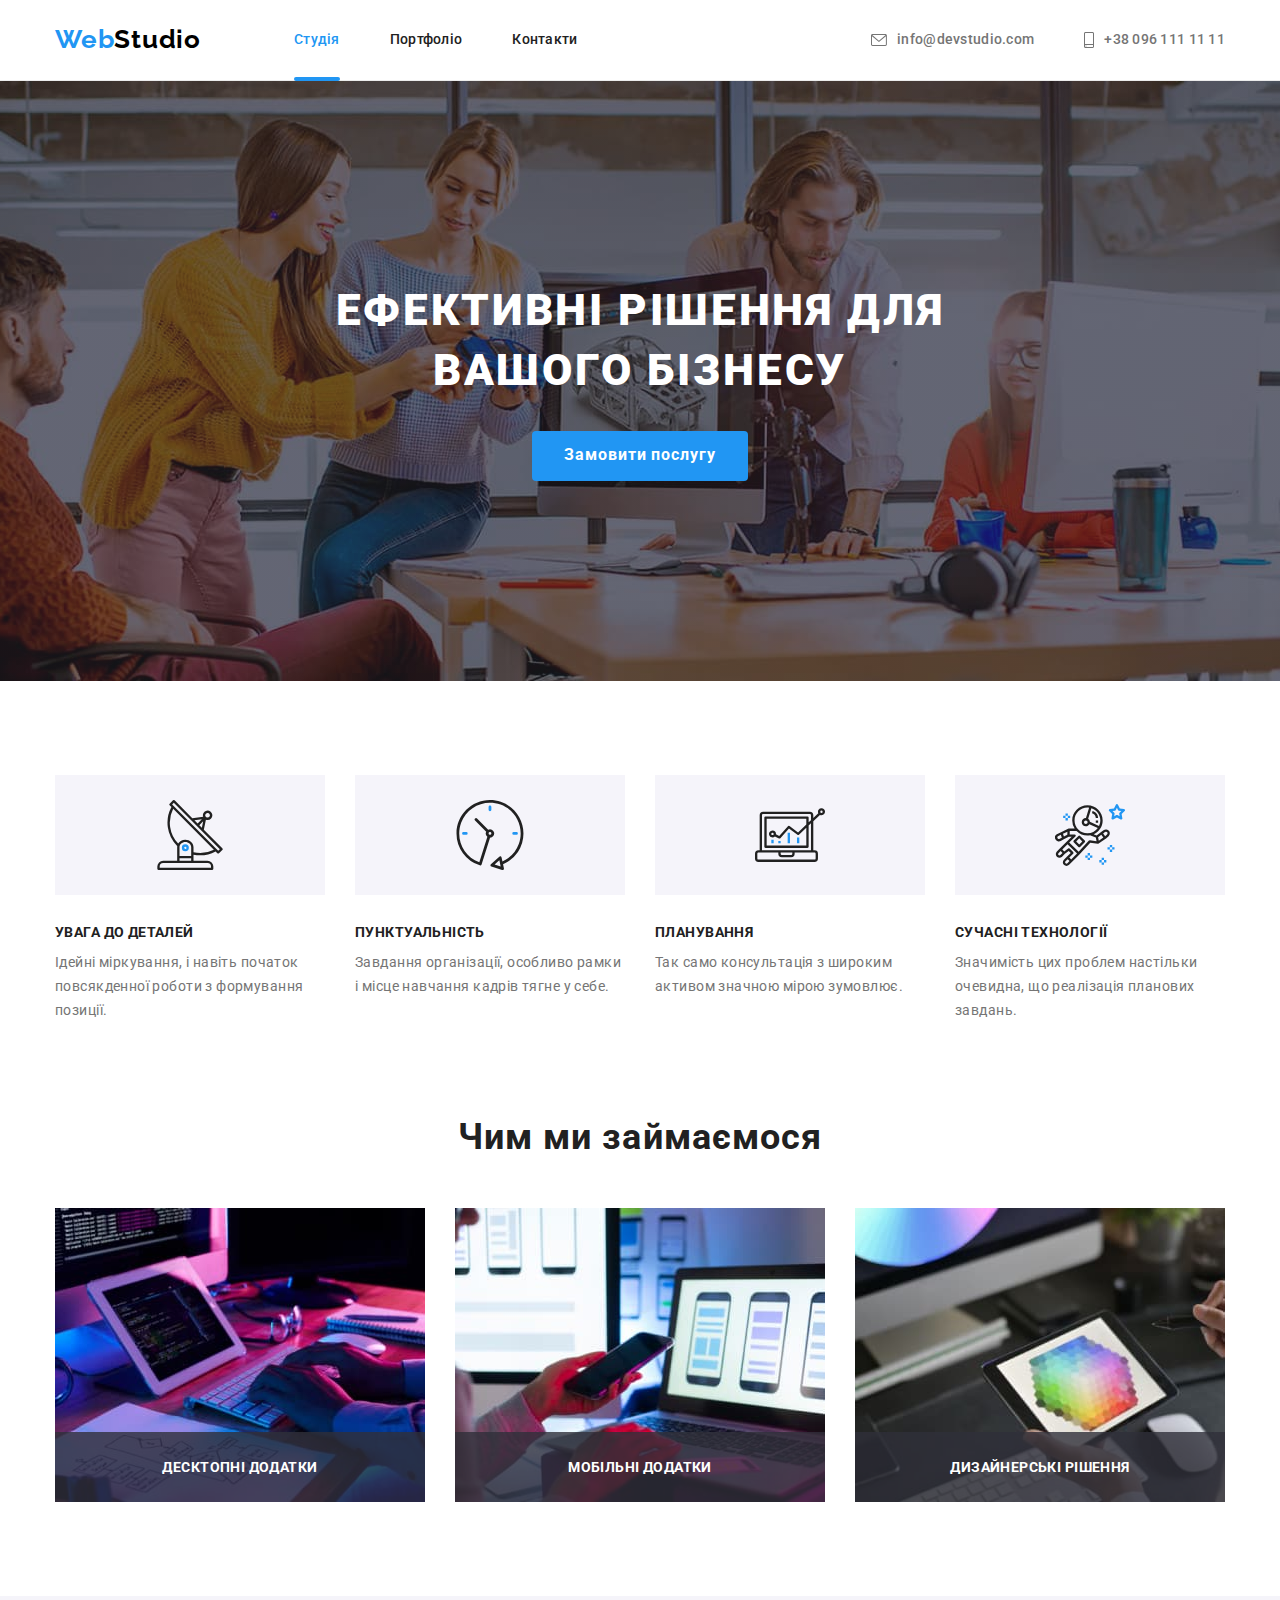
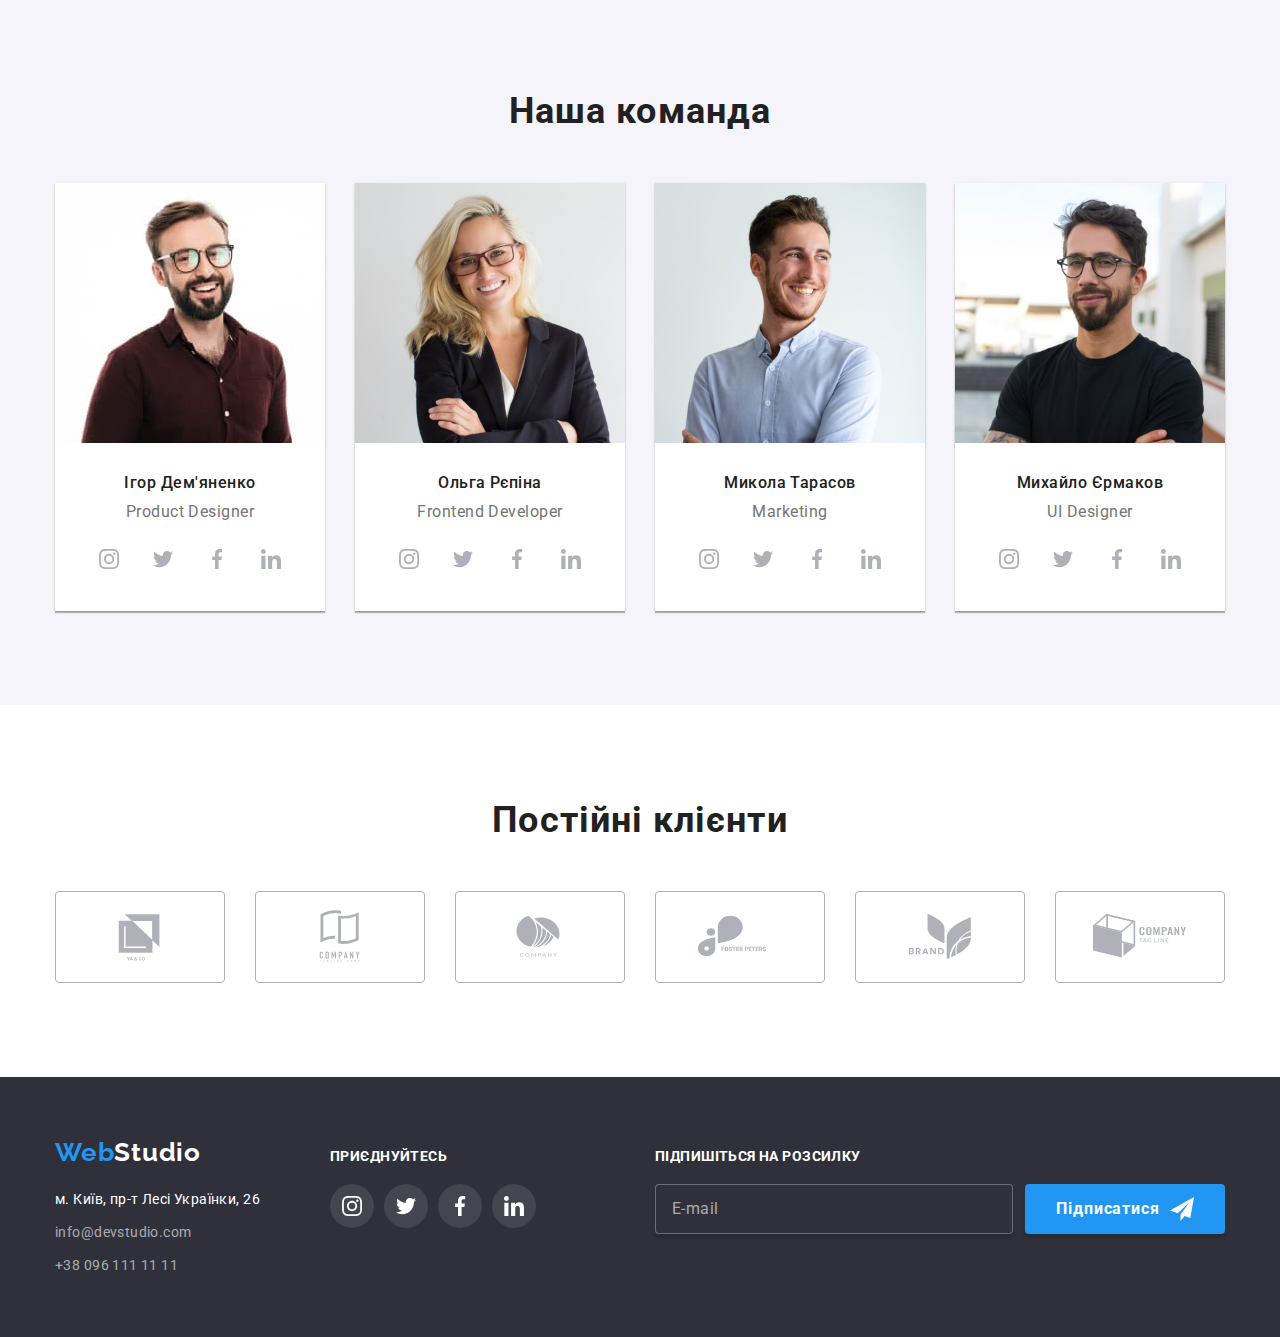
==== index.html @ c444597c "Initial commit" ====
<!DOCTYPE html>
<html lang="uk">
  <head>
    <meta charset="UTF-8" />
    <meta http-equiv="X-UA-Compatible" content="IE=edge" />
    <meta name="viewport" content="width=h1, initial-scale=1.0" />
    <title>Document</title>
    <link rel="preconnect" href="https://fonts.googleapis.com" />
    <link rel="preconnect" href="https://fonts.gstatic.com" crossorigin />
    <link
      href="https://fonts.googleapis.com/css2?family=Raleway:wght@700&family=Roboto:wght@400;500;700;900&display=swap"
      rel="stylesheet"
    />
    <link
      rel="stylesheet"
      href="https://cdnjs.cloudflare.com/ajax/libs/modern-normalize/1.1.0/modern-normalize.min.css"
    />
    <link rel="stylesheet" href="./css/styles.css" />
  </head>
  <body>
    <header class="header main-bg">
      <div class="container main">
        <nav class="main-nav">
          <a href="" hreflang="en" class="logo link"
            ><span class="web">Web</span>Studio</a
          >
          <ul class="site list">
            <li class="item">
              <a href="./index.html" class="link current">Студія</a>
            </li>
            <li class="item">
              <a href="./portfolio.html" class="link">Портфоліо</a>
            </li>
            <li class="item"><a href="" class="link">Контакти</a></li>
          </ul>
        </nav>
        <ul class="contacts-header list">
          <li class="item">
            <a href="mailto:info@devstudio.com" class="link">
              <svg class="icon-envelope" width="16" height="12">
                <use
                  href="./images/icons.svg/sprite.svg#icon-envelope"
                ></use></svg
              >info@devstudio.com</a
            >
          </li>
          <li class="item">
            <a href="tel:+380961111111" class="link">
              <svg class="icon-smartphone" width="10" height="16">
                <use
                  href="./images/icons.svg/sprite.svg#icon-smartphone"
                ></use></svg
              >+38 096 111 11 11</a
            >
          </li>
        </ul>
      </div>
    </header>
    <main>
      <section class="decision overlay">
        <div class="container">
          <h1 class="decision-title">Ефективні рішення для вашого бізнесу</h1>

          <button type="button" class="btn-service" data-modal-open>
            Замовити послугу
          </button>
        </div>
        <div class="backdrop is-hidden" data-modal>
          <div class="modal">
            <form class="form" autocapitalize="off">
              <p class="modal-title">Залиште свої дані, ми вам передзвонимо</p>
              <button type="button" class="btn-modal" data-modal-close>
                <svg class="icon-close">
                  <use href="./images/icons.svg/sprite.svg#icon-close"></use>
                </svg>
              </button>

              <div class="form-field">
                <label for="name" class="form-label">Ім'я</label>
                <input type="text" class="form-input" name="name" id="name" />
                <svg class="icon-form" width="18" height="18">
                  <use
                    href="./images/icons.svg/sprite.svg#icon-person-modal"
                  ></use>
                </svg>
              </div>

              <div class="form-field">
                <label for="tel" class="form-label">Телефон</label>
                <input type="tel" class="form-input" name="tel" id="tel" />
                <svg class="icon-form" width="18" height="18">
                  <use
                    href="./images/icons.svg/sprite.svg#icon-phone-modal"
                  ></use>
                </svg>
              </div>

              <div class="form-field">
                <label for="email" class="form-label">Пошта</label>
                <input
                  type="email"
                  class="form-input"
                  name="email"
                  id="email"
                />
                <svg class="icon-form" width="18" height="18">
                  <use
                    href="./images/icons.svg/sprite.svg#icon-email-modal"
                  ></use>
                </svg>
              </div>

              <div class="form-field">
                <label for="comment" class="form-label">Коментар</label>
                <textarea
                  name="comment"
                  class="textarea"
                  id="comment"
                  placeholder="Введіть текст"
                ></textarea>
              </div>

              <label class="form-checkbox">
                <input
                  type="checkbox"
                  class="checkbox"
                  name="agreement"
                  value="agreement"
                />
                <span class="icon-check"></span>
                <span class="agreement-text">
                  Погоджуюся з розсилкою та приймаю
                  <a href="" class="link"> Умови договору</a></span
                >
              </label>

              <button type="submit" class="btn-submit">Відправити</button>
            </form>
          </div>
        </div>
      </section>
      <section class="section padding">
        <div class="container">
          <h2 class="visually-hidden">Особливості</h2>
          <ul class="features list">
            <li class="features-item">
              <div class="icon-features">
                <svg class="icon-antenna" width="70" height="70">
                  <use href="./images/icons.svg/sprite.svg#icon-antenna"></use>
                </svg>
              </div>
              <h3 class="features-title">УВАГА ДО ДЕТАЛЕЙ</h3>
              <p class="features-details">
                Ідейні міркування, і навіть початок повсякденної роботи з
                формування позиції.
              </p>
            </li>
            <li class="features-item">
              <div class="icon-features">
                <svg class="icon-clock" width="70" height="70">
                  <use href="./images/icons.svg/sprite.svg#icon-clock"></use>
                </svg>
              </div>
              <h3 class="features-title">ПУНКТУАЛЬНІСТЬ</h3>
              <p class="features-details">
                Завдання організації, особливо рамки і місце навчання кадрів
                тягне у себе.
              </p>
            </li>
            <li class="features-item">
              <div class="icon-features">
                <svg class="icon-diagram" width="70" height="70">
                  <use href="./images/icons.svg/sprite.svg#icon-diagram"></use>
                </svg>
              </div>
              <h3 class="features-title">ПЛАНУВАННЯ</h3>
              <p class="features-details">
                Так само консультація з широким активом значною мірою зумовлює.
              </p>
            </li>
            <li class="features-item">
              <div class="icon-features">
                <svg class="icon-astronaut" width="70" height="70">
                  <use
                    href="./images/icons.svg/sprite.svg#icon-astronaut"
                  ></use>
                </svg>
              </div>
              <h3 class="features-title">СУЧАСНІ ТЕХНОЛОГІЇ</h3>
              <p class="features-details">
                Значимість цих проблем настільки очевидна, що реалізація
                планових завдань.
              </p>
            </li>
          </ul>
        </div>
      </section>
      <section class="section no-padding-top">
        <div class="container">
          <h2 class="section-title">Чим ми займаємося</h2>
          <ul class="work list">
            <li class="work-foto">
              <img
                src="./images/programer.jpg"
                alt="Програміст працює за робочим столом."
                width="370"
                height="294"
              />
              <div class="work-descr">
                <h3 class="work-text">Десктопні додатки</h3>
              </div>
            </li>

            <li class="work-foto">
              <img
                src="./images/ui.jpg"
                alt="UI дизайнер розробляє програми для смартфонів, команда розробників працює над інтерфейсом мобільних телефонів."
                width="370"
                height="294"
              />
              <div class="work-descr">
                <h3 class="work-text">Мобільні додатки</h3>
              </div>
            </li>
            <li class="work-foto">
              <img
                src="./images/colour.jpg"
                alt="Веб-дизайнер із графічним планшетом вибору кольорів."
                width="370"
                height="294"
              />

              <div class="work-descr">
                <h3 class="work-text">Дизайнерські рішення</h3>
              </div>
            </li>
          </ul>
        </div>
      </section>
      <section class="section our-team">
        <div class="container">
          <h2 class="section-title">Наша команда</h2>
          <ul class="team list">
            <li class="team-item">
              <img
                class="team-foto"
                src="./images/igor.jpg"
                alt="Product Designer"
                width="270"
                height="260"
              />
              <div class="team-text">
                <h3 class="team-subtitle">Ігор Дем'яненко</h3>
                <p lang="en" class="team-profession">Product Designer</p>

                <div class="social-team">
                  <ul class="join-team list">
                    <li class="join-link">
                      <a href="" class="join-team-icon link">
                        <svg class="icon-team-social">
                          <use
                            href="./images/icons.svg/sprite.svg#icon-instagram"
                          ></use>
                        </svg>
                      </a>
                    </li>
                    <li class="join-link">
                      <a href="" class="join-team-icon link">
                        <svg class="icon-team-social">
                          <use
                            href="./images/icons.svg/sprite.svg#icon-twitter"
                          ></use>
                        </svg>
                      </a>
                    </li>
                    <li class="join-link">
                      <a href="" class="join-team-icon link">
                        <svg class="icon-team-social">
                          <use
                            href="./images/icons.svg/sprite.svg#icon-facebook"
                          ></use>
                        </svg>
                      </a>
                    </li>
                    <li class="join-link">
                      <a href="" class="join-team-icon link">
                        <svg class="icon-team-social">
                          <use
                            href="./images/icons.svg/sprite.svg#icon-linkedin"
                          ></use>
                        </svg>
                      </a>
                    </li>
                  </ul>
                </div>
              </div>
            </li>
            <li class="team-item">
              <img
                class="team-foto"
                src="./images/olga.jpg"
                alt="Frontend Develope"
                width="270"
                height="260"
              />
              <div class="team-text">
                <h3 class="team-subtitle">Ольга Рєпіна</h3>
                <p lang="en" class="team-profession">Frontend Developer</p>
                <div class="social-team">
                  <ul class="join-team list">
                    <li class="join-link">
                      <a href="" class="join-team-icon link">
                        <svg class="icon-team-social">
                          <use
                            href="./images/icons.svg/sprite.svg#icon-instagram"
                          ></use>
                        </svg>
                      </a>
                    </li>
                    <li class="join-link">
                      <a href="" class="join-team-icon link">
                        <svg class="icon-team-social">
                          <use
                            href="./images/icons.svg/sprite.svg#icon-twitter"
                          ></use>
                        </svg>
                      </a>
                    </li>
                    <li class="join-link">
                      <a href="" class="join-team-icon link">
                        <svg class="icon-team-social">
                          <use
                            href="./images/icons.svg/sprite.svg#icon-facebook"
                          ></use>
                        </svg>
                      </a>
                    </li>
                    <li class="join-link">
                      <a href="" class="join-team-icon link">
                        <svg class="icon-team-social">
                          <use
                            href="./images/icons.svg/sprite.svg#icon-linkedin"
                          ></use>
                        </svg>
                      </a>
                    </li>
                  </ul>
                </div>
              </div>
            </li>

            <li class="team-item">
              <img
                class="team-foto"
                src="./images/mykola.jpg"
                alt="Marketing"
                width="270"
                height="260"
              />
              <div class="team-text">
                <h3 class="team-subtitle">Микола Тарасов</h3>
                <p lang="en" class="team-profession">Marketing</p>
                <div class="social-team">
                  <ul class="join-team list">
                    <li class="join-link">
                      <a href="" class="join-team-icon link">
                        <svg class="icon-team-social">
                          <use
                            href="./images/icons.svg/sprite.svg#icon-instagram"
                          ></use>
                        </svg>
                      </a>
                    </li>
                    <li class="join-link">
                      <a href="" class="join-team-icon link">
                        <svg class="icon-team-social">
                          <use
                            href="./images/icons.svg/sprite.svg#icon-twitter"
                          ></use>
                        </svg>
                      </a>
                    </li>
                    <li class="join-link">
                      <a href="" class="join-team-icon link">
                        <svg class="icon-team-social">
                          <use
                            href="./images/icons.svg/sprite.svg#icon-facebook"
                          ></use>
                        </svg>
                      </a>
                    </li>
                    <li class="join-link">
                      <a href="" class="join-team-icon link">
                        <svg class="icon-team-social">
                          <use
                            href="./images/icons.svg/sprite.svg#icon-linkedin"
                          ></use>
                        </svg>
                      </a>
                    </li>
                  </ul>
                </div>
              </div>
            </li>
            <li class="team-item">
              <img
                class="team-foto"
                src="./images/myhailo.jpg"
                alt="UI Designer"
                width="270"
                height="260"
              />
              <div class="team-text">
                <h3 class="team-subtitle">Михайло Єрмаков</h3>
                <p lang="en" class="team-profession">UI Designer</p>
                <div class="social-team">
                  <ul class="join-team list">
                    <li class="join-link">
                      <a href="" class="join-team-icon link">
                        <svg class="icon-team-social">
                          <use
                            href="./images/icons.svg/sprite.svg#icon-instagram"
                          ></use>
                        </svg>
                      </a>
                    </li>
                    <li class="join-link">
                      <a href="" class="join-team-icon link">
                        <svg class="icon-team-social">
                          <use
                            href="./images/icons.svg/sprite.svg#icon-twitter"
                          ></use>
                        </svg>
                      </a>
                    </li>
                    <li class="join-link">
                      <a href="" class="join-team-icon link">
                        <svg class="icon-team-social">
                          <use
                            href="./images/icons.svg/sprite.svg#icon-facebook"
                          ></use>
                        </svg>
                      </a>
                    </li>
                    <li class="join-link">
                      <a href="" class="join-team-icon link">
                        <svg class="icon-team-social">
                          <use
                            href="./images/icons.svg/sprite.svg#icon-linkedin"
                          ></use>
                        </svg>
                      </a>
                    </li>
                  </ul>
                </div>
              </div>
            </li>
          </ul>
        </div>
      </section>
      <section class="section">
        <div class="container">
          <h2 class="section-title">Постійні клієнти</h2>
          <ul class="clients list">
            <li class="icon-list">
              <a href="" class="logo-clients link">
                <svg class="icon-logo" width="106" height="60">
                  <use href="./images/icons.svg/sprite.svg#icon-Logo"></use>
                </svg>
              </a>
            </li>
            <li class="icon-list">
              <a href="" class="logo-clients link">
                <svg class="icon-logo" width="106" height="60">
                  <use href="./images/icons.svg/sprite.svg#icon-Logo-1"></use>
                </svg>
              </a>
            </li>
            <li class="icon-list">
              <a href="" class="logo-clients link">
                <svg class="icon-logo" width="106" height="60">
                  <use href="./images/icons.svg/sprite.svg#icon-Logo-2"></use>
                </svg>
              </a>
            </li>
            <li class="icon-list">
              <a href="" class="logo-clients link">
                <svg class="icon-logo" width="106" height="60">
                  <use href="./images/icons.svg/sprite.svg#icon-Logo-3"></use>
                </svg>
              </a>
            </li>
            <li class="icon-list">
              <a href="" class="logo-clients link">
                <svg class="icon-logo" width="106" height="60">
                  <use href="./images/icons.svg/sprite.svg#icon-Logo-4"></use>
                </svg>
              </a>
            </li>
            <li class="icon-list">
              <a href="" class="logo-clients link">
                <svg class="icon-logo" width="106" height="60">
                  <use href="./images/icons.svg/sprite.svg#icon-Logo-5"></use>
                </svg>
              </a>
            </li>
          </ul>
        </div>
      </section>
    </main>
    <footer class="footer">
      <div class="container info">
        <div class="down">
          <a href="" hreflang="en" class="logo-footer link"
            ><span class="web">Web</span>Studio</a
          >

          <address>
            <ul class="contacts-footer list">
              <li class="territorially contacts">
                м. Київ, пр-т Лесі Українки, 26
              </li>
              <li class="contacts">
                <a href="mailto:info@devstudio.com" class="link"
                  >info@devstudio.com</a
                >
              </li>
              <li class="contacts">
                <a href="tel:+380961111111" class="link">+38 096 111 11 11</a>
              </li>
            </ul>
          </address>
        </div>
        <div class="social">
          <p class="join-title">приєднуйтесь</p>
          <ul class="join list">
            <li class="join-link">
              <a href="" class="join-icon link">
                <svg class="icon-social">
                  <use
                    href="./images/icons.svg/sprite.svg#icon-instagram"
                  ></use>
                </svg>
              </a>
            </li>
            <li class="join-link">
              <a href="" class="join-icon link">
                <svg class="icon-social">
                  <use href="./images/icons.svg/sprite.svg#icon-twitter"></use>
                </svg>
              </a>
            </li>
            <li class="join-link">
              <a href="" class="join-icon link">
                <svg class="icon-social">
                  <use href="./images/icons.svg/sprite.svg#icon-facebook"></use>
                </svg>
              </a>
            </li>
            <li class="join-link">
              <a href="" class="join-icon link">
                <svg class="icon-social">
                  <use href="./images/icons.svg/sprite.svg#icon-linkedin"></use>
                </svg>
              </a>
            </li>
          </ul>
        </div>
        <div class="footer-field">
          <p class="join-title">Підпишіться на розсилку</p>
          <form class="sign-up">
            <label for="footer-email"></label>
            <input
              type="email"
              class="footer-input"
              name="email"
              id="footer-email"
              placeholder="E-mail"
            />
            <button type="submit" class="btn-submit btn-sign">
              Підписатися
              <svg class="icon-send" width="24" height="24">
                <use href="./images/icons.svg/sprite.svg#icon-send"></use>
              </svg>
            </button>
          </form>
        </div>
      </div>
    </footer>

    <script src="./js/modal.js"></script>
  </body>
</html>
---- css/styles.css ----
:root{
    --primary-text-color:#757575 ;
    --title-text-color: #212121;
    --accent-color: #2196F3;
    --primary-white-color: #ffffff;
    --black: #000000;
    --bg-color:#F5F5F5;
    --bg-color-dark: #2F303A;
    --bg-color-misty: #F5F4FA;
    --color-addr-footer: rgba(255, 255, 255, 0.6);
    --portfolio-card-gap: 30px;
}

body{
    color: var(--primary-text-color);
    background-color: var(--primary-white-color);
    font-family: Roboto, sans-serif;
}
.header{
    border-bottom: 1px solid #ECECEC;
}
.main-bg{
    background-color: var(--primary-white-color);
}
.list{
    padding: 0;
    margin: 0;
    list-style: none;
}
.link{
    text-decoration: none;

}
.container{
    margin-left: auto;
    margin-right: auto;
    width: 1200px;
    padding-left: 15px;
    padding-right: 15px;
}
.main{
    display:flex;
    align-items: center;
}
.main-nav{
    display:flex;
    align-items: center;
}
.logo{
    color: var(--black);
    font-family: Raleway, sans-serif;
    font-weight: 700;
    font-size: 26px;
    line-height: 1.2;
    letter-spacing: 0.03em;
    padding-top: 24px;
    padding-bottom: 24px;
    transition: color 250ms cubic-bezier(0.4, 0, 0.2, 1);
}
.web{
    color: var(--accent-color);
}
img{
    display: block;
    max-width: 100%;
    height: auto;
}

.site{
    display: flex;
    margin-left: 93px;
}

.site .item:not(:last-child) {
    margin-right: 50px;
}
.site .link{
    display: block;
    display: flex;
    padding-top: 32px;
    padding-bottom: 32px;

    color:var(--title-text-color);
    font-weight: 500;
    font-size: 14px;
    line-height: 1.14;
    letter-spacing: 0.02em;
    transition: color 250ms cubic-bezier(0.4, 0, 0.2, 1);
    
}

.contacts-header .link{
    display: flex;
    align-items: center;
    padding-top: 32px;
    padding-bottom: 32px;

    color:var(--primary-text-color);
    font-weight: 500;
    font-size: 14px;
    line-height: 1.14;
    letter-spacing: 0.02em;
    transition: color 250ms cubic-bezier(0.4, 0, 0.2, 1);
}
.contacts-header{
    display: flex;
    margin-left: auto;
}

.contacts-header .item:last-child{
    margin-left: 50px;
}
.icon-envelope,
.icon-smartphone{
    margin-right: 10px;
    fill: currentColor;
}

.contacts-footer .link{
    color: var(--color-addr-footer);
    font-style: normal;
    font-weight: 400;
    font-size: 14px;
    line-height: 1.7;
    letter-spacing: 0.03em;
    
}

.link:hover,
.link:focus{
    color: var(--accent-color);
}
.link.current{
    color: var(--accent-color);
}
.site .item{
    position: relative;
}
.current::after{
    display: inline-block;
    content: "";
    position: absolute;
    width: 100%;
    height: 4px;
    top: 77px;
    background-color: var(--accent-color);
    border-radius: 2px;

}

.decision{
    background-color: var(--bg-color-dark);
    text-align: center;
    padding-top: 200px;
    padding-bottom: 200px;
}
.overlay{
    max-width: 1600px;
    height: 600px;
    margin-left: auto;
    margin-right: auto;
    background-image: linear-gradient(to right,rgba(47, 48, 58, 0.4 ),rgba(47, 48, 58, 0.4 ) ), url("../images/bgmain.jpg");
    background-repeat: no-repeat;
    background-position: center;
    background-size: cover;
    
}
.decision-title{
    color: var(--primary-white-color);
    font-weight: 900;
    font-size: 44px;
    line-height: 1.36;
    text-align: center;
    letter-spacing: 0.06em;
    text-transform: uppercase;
    margin-top: 0;
    margin-bottom: 30px;
    width: 700px;
    margin-left: auto;
    margin-right: auto;
}
.btn-service{
    width: 216px;
    height: 50px;
    color: var(--primary-white-color);
    background-color: var(--accent-color);
    border-color: transparent;
    font-family: inherit;
    font-weight: 700;
    font-size: 16px;
    line-height: 1.9;
    letter-spacing: 0.06em;
    border-radius: 4px;
    cursor: pointer;
}
.backdrop{
    position: fixed;
    top: 0;
    left: 0;
    z-index: 1;
    width: 100%;
    height: 100%;
    background-color:rgba(0, 0, 0, 0.2);
    opacity: 1;
    transition: opacity 250ms cubic-bezier(0.4, 0, 0.2, 1);
}
.backdrop.is-hidden{
    opacity: 0;
    pointer-events: none;
}
.backdrop.is-hidden .modal{
    transform: translate(-50%,-50%) scale(0.9);
}
.modal{
    position: absolute;
    top: 50%;
    left: 50%;
    display: flex;
    justify-content: center;
    align-content: center;
    padding: 40px;
    width: 528px;
    min-height: 581px;
    background-color: var(--primary-white-color);
    box-shadow: 0px 1px 3px rgba(0, 0, 0, 0.12), 0px 1px 1px rgba(0, 0, 0, 0.14), 0px 2px 1px rgba(0, 0, 0, 0.2);
    border-radius: 4px;

    transform: translate(-50%,-50%) scale(1);
    transition: transform 250ms cubic-bezier(0.4, 0, 0.2, 1);
}
.modal-title{
    margin-top: 0;
    margin-bottom: 12px;
    font-style: normal;
    font-weight: 700;
    font-size: 20px;
    line-height: 23px;
    text-align: center;
    letter-spacing: 0.03em;
    color: var(--black);
}
.btn-modal{
    display: flex;
    justify-content: center;
    align-items: center;
    position: absolute;
    top: 8px;
    right: 8px;
    width: 30px;
    height: 30px;
    padding: 0;
    background-color: var(--primary-white-color);
    cursor: pointer;
    border: 1px solid rgba(0, 0, 0, 0.1);
    border-radius: 50%;
}
.icon-close{
    width: 18px;
    height: 18px;
    fill: var(--black);
    transition: fill 250ms cubic-bezier(0.4, 0, 0.2, 1);
}
.btn-modal:hover .icon-close,
.btn-modal:focus .icon-close
{
    fill: var(--accent-color);
}

.form{
    width: 100%;
    height: 100%;
    text-align: left;
}
.form-field{
    position: relative;
   margin-bottom: 10px;
   display: flex;
   flex-direction: column;
}
.form-field:nth-child(6){
    margin-bottom: 20px;
}
.icon-form{
    position: absolute;
    top: 50%;
    left: 12px;
    fill: var(--black);
    transition: fill 250ms cubic-bezier(0.4, 0, 0.2, 1);
}
.form-input:focus + .icon-form{
    fill: var(--accent-color);
}
.form-label{
    display: block;
    margin-bottom: 4px;
    color: var(--primary-text-color);
    font-style: normal;
    font-weight: 400;
    font-size: 12px;
    line-height: 14px;
    letter-spacing: 0.01em;
}
.form-input{
    width: 100%;
    height: 40px;
    padding-left: 42px;
    border: 1px solid rgba(33, 33, 33, 0.2);
    border-radius: 4px;
    transition: border 250ms cubic-bezier(0.4, 0, 0.2, 1);
    cursor: pointer;
}
.form-input:focus{
    border: 1px solid var(--accent-color);
}

.textarea{
    display: block;
    width: 448px;
    height: 120px;
    padding: 12px 16px;
    resize: none;
    border: 1px solid rgba(33, 33, 33, 0.2);
    border-radius: 4px;
    transition: border 250ms cubic-bezier(0.4, 0, 0.2, 1);
    cursor: pointer;
}
.textarea::placeholder{
    color: rgba(117, 117, 117, 0.5);
    font-style: normal;
    font-weight: 400;
    font-size: 12px;
    line-height: 14px;
    letter-spacing: 0.01em;
}
.textarea:focus{
    border: 1px solid var(--accent-color);
}
.agreement-text{
    margin-left: 8.38px;
    font-style: normal;
    font-weight: 400;
    font-size: 14px;
    line-height: 24px;
    letter-spacing: 0.03em;
    color: var(--primary-text-color);
}


.form-checkbox{
    display: flex;
    align-items: center;
    justify-content: center;
    margin-bottom: 30px;
    
}
.form-checkbox .link{
    color: var(--accent-color);
    text-decoration: underline;
}
    
.checkbox{
    position: absolute;
    white-space: nowrap; 
    width: 1px; 
    height: 1px; 
    overflow: hidden; 
    border: 0; 
    padding: 0; 
    clip: rect(0 0 0 0); 
    clip-path: inset(50%); 
}
.icon-check{
    display: inline-block;
    width: 16px;
    height: 15px;

    border: 2px solid var(--black) ;
    border-radius: 4px;
    transition: border 250ms cubic-bezier(0.4, 0, 0.2, 1);
}
.icon-check:focus{
    border: 2px solid var(--accent-color) ;
}
.checkbox:checked ~ .icon-check{
    border-color:transparent;
    background-color: var(--accent-color);
    background-image: url(../images/icons.svg/check.svg);
    background-size: contain;
    background-position: border-box;

}

.btn-submit{
    display: flex;
    justify-content: center;
    align-items: center;
    width: 200px;
    height: 50px;
    padding: 0;
    margin-left: auto;
    margin-right: auto;
    color: var(--primary-white-color) ;
    background-color: var(--accent-color);
    border-color: transparent;
    box-shadow: 0px 4px 4px rgba(0, 0, 0, 0.15);
    border-radius: 4px;
    cursor: pointer;
}

.visually-hidden { 
    position: absolute;
    white-space: nowrap; 
    width: 1px; 
    height: 1px; 
    overflow: hidden; 
    border: 0; 
    padding: 0; 
    clip: rect(0 0 0 0); 
    clip-path: inset(50%); 
    margin: -1px;
 }
.features{
    display: flex;
}
.features-item{
    width: 270px;
    margin-right: 30px;

}

.icon-features{
    display: flex;
    justify-content: center;
    align-items: center;
    width: 270px;
    height: 120px;
    margin-bottom: 30px;
    background-color: #F5F4FA;

}


.features-item:last-child{
    margin-right: 0;
}
.features-title{
    color:var(--title-text-color);
    font-weight: 700;
    font-size: 14px;
    line-height: 1.14;
    letter-spacing: 0.03em;
    text-transform: uppercase;
    margin-top: 0;
    margin-bottom: 10px;
}
.features-details{
    font-size: 14px;
    line-height: 1.7;
    letter-spacing: 0.03em;
    margin-top: 0;
    margin-bottom: 0;
}

.section{
    padding-top: 94px;
    padding-bottom: 94px;
}
.no-padding-top{
    padding-top: 0;
    padding-bottom: 94px;
}


.our-team{
    background-color: var(--bg-color-misty);
}
.work{
    display: flex;
}
.work-foto{
    position: relative;
    width: 370px;
    margin-right: 30px;
}
.work-foto:last-child{
    margin-right: 0;
}

.work-descr{
    display: inline-block;
    position: absolute;
    bottom:0;
    left:0;
  
    display: flex;
    justify-content: center;
    align-items: center;
    width: 100%;
    height: 70px;
    background-color:  rgba(47, 48, 58, 0.8);
}
.work-text{
    margin-top: 0;
    margin-bottom: 0;
    font-weight: 700;
    font-size: 14px;
    line-height: 16px;
    text-align: center;
    letter-spacing: 0.03em;
    text-transform: uppercase;
    color: var(--primary-white-color);
}
.section-title{
    color:var(--title-text-color);
    font-weight: 700;
    font-size: 36px;
    line-height: 1.17;
    text-align: center;
    letter-spacing: 0.03em;
    margin-top: 0;
    margin-bottom: 50px;

}
.team{
     display: flex;
}
.team-item {
    width: 270px;
    background-color: var(--primary-white-color);
    box-shadow: 0px 1px 3px rgba(0, 0, 0, 0.12), 0px 1px 1px rgba(0, 0, 0, 0.14), 0px 2px 1px rgba(0, 0, 0, 0.2);
}
.team-item:not(:last-child){
        margin-right: 30px;
}
.team-text{
    padding: 30px;
}
.team-subtitle{
   color: var(--title-text-color);
   font-weight: 500;
    font-size: 16px;
    line-height: 1.19;
    text-align: center;
    letter-spacing: 0.03em;
    margin-top: 0;
    margin-bottom: 10px;
}
.team-profession{
    line-height: 1.19;
    text-align: center;
    letter-spacing: 0.03em;
    margin-top: 0;
    margin-bottom: 16px;
}
.social-team{
    display: flex;
    justify-content: center;
    align-items: center;
}
.join-team{
    display: flex;

}
.join-link{
    width: 44px;
    height: 44px;
}
.join-link:not(:last-child){
  margin-right: 10px;
}
.join-team-icon{
    display: flex;
    width: 100%;
    height: 100%;
    border-radius: 50%;
    justify-content: center;
    align-items: center; 
    fill: #AFB1B8;
    background-color: var(--primary-white-color);
    transition: fill 250ms cubic-bezier(0.4, 0, 0.2, 1), background-color 250ms cubic-bezier(0.4, 0, 0.2, 1); 
}
.icon-team-social{
    width: 20px;
    height: 20px;
}

.join-team-icon:hover,
.join-team-icon:focus{
    fill: var(--primary-white-color);
    background-color: var(--accent-color);
}


.clients{
    display: flex;
}
.inline{
    display: inline-block;
}
.icon-list{
    width: 170px;
    height: 92px;
}
.logo-clients:hover,
.logo-clients:focus{
    border: 1px solid var(--accent-color);
    fill: var(--accent-color);
}
.icon-list:not(:last-child){
  margin-right: 30px;
}
.logo-clients{
    width: 170px;
    height: 92px;
    display: flex;
    justify-content: center;
    align-items: center;
    border: 1px solid #AFB1B8;
    border-radius: 4px;
    fill: #AFB1B8;
    transition: border 250ms cubic-bezier(0.4, 0, 0.2, 1),
    fill 250ms cubic-bezier(0.4, 0, 0.2, 1);
}

.portfolio-card {
    display: flex;
    flex-wrap: wrap;
    margin-right: calc(-1* var(--portfolio-card-gap));
    margin-bottom: calc(-1* var(--portfolio-card-gap));
}
.portfolio-element{
    width: 370px;
    flex-basis: calc(100% / 3 - var(--portfolio-card-gap));
    margin-right: var(--portfolio-card-gap);
    margin-bottom: var(--portfolio-card-gap);
}

.portfolio-link{
    display: block;
    text-decoration: none;
    color: currentColor;
    box-shadow: none;
    transition: box-shadow 250ms cubic-bezier(0.4, 0, 0.2, 1);
}
.portfolio-link:hover,
.portfolio-link:focus{
    box-shadow: 0px 1px 1px rgba(0, 0, 0, 0.12), 0px 4px 4px rgba(0, 0, 0, 0.06), 1px 4px 6px rgba(0, 0, 0, 0.16);
}
.portfolio-text{
    padding: 20px 24px;
    border: 1px solid #EEEEEE;
    border-top: 0;
}
.portfolio-subtitle{
    color: var(--title-text-color);
    font-weight: 700;
    font-size: 18px;
    line-height: 2;
    letter-spacing: 0.06em;
    margin-top: 0;
    margin-bottom:4px ;
}
.portfolio-description{
    padding: 0;
    margin: 0;
    line-height: 1.9;
    letter-spacing: 0.03em;
}

.portfolio-overlay{
    position: absolute;
    top: 0;
    left: 0;
    content: "";
    width: 100%;
    height: 100%;
    display: flex;
    justify-content: center;
    align-items: center;
    background-color:rgba(33, 150, 243, 0.9);
   transform: translateY(101%);
   transition: transform 250ms cubic-bezier(0.4, 0, 0.2, 1);
}
.portf-thumb{
  position: relative;
  overflow: hidden;
}

.portfolio-link:hover .portfolio-overlay,
.portfolio-link:focus .portfolio-overlay{
    transform: translateY(0);
}
.overlay-text{
    display: block;
    position: absolute;
    top: 50%;
    left: 50%;
    transform: translate(-50%,-50%);
    width: 322px;
    height: 168px;
    font-weight: 400;
    font-size: 18px;
    line-height: 28px;
    letter-spacing: 0.03em;
    color: var(--primary-white-color);
}
.footer{
    background-color:var(--bg-color-dark);
    padding-top: 60px;
    padding-bottom: 60px;
}
.down{
    justify-content: flex-start;
    margin-right: 70px;
}
.info{
    display: flex;
    align-items: baseline;
}
.logo-footer{
    display: inline-block;
    color: var(--primary-white-color);
    font-family: Raleway, sans-serif;
    font-weight: 700;
    font-size: 26px;
    line-height: 1.2;
    letter-spacing: 0.03em;
    margin-bottom: 20px;
}
.territorially{
    color: var(--primary-white-color);
    font-style: normal;
    font-weight: 400;
    font-size: 14px;
    line-height: 1.7;
    letter-spacing: 0.03em;
    
}
.contacts:not(:last-child){
    margin-bottom: 9px;
}

.social{
    margin-right: auto;
}
.join-title{
    font-family: 'Roboto';
    font-weight: 700;
    font-size: 14px;
    line-height: 16px;
    letter-spacing: 0.03em;
    text-transform: uppercase;
    color: var(--primary-white-color);
    margin-top: 0;
    margin-bottom: 20px;
}
.join{
    display: flex;
}

.join-icon{
    display: flex;
    width: 44px;
    height: 44px;
    background-color: rgba(255, 255, 255, 0.1);;
    border-radius: 50%;
    justify-content: center;
    align-items: center;
    transition: background-color 250ms cubic-bezier(0.4, 0, 0.2, 1);
}
.join-icon:hover,
.join-icon:focus{
    background-color: var(--accent-color);
}
.icon-social{
    width: 20px;
    height: 20px;
    fill: var(--primary-white-color);
}
.sign-up{
    display: flex;
    align-items: baseline;
}
.footer-input{
    width: 358px;
    height: 50px;
    margin-right: 12px;
    padding-left: 16px;
    color: var(--primary-white-color);
    background-color: var(--bg-color-dark);
    border: 1px solid rgba(255, 255, 255, 0.3);
    box-shadow: 0px 4px 4px rgba(0, 0, 0, 0.15);
    border-radius: 4px;
    transition: border 250ms cubic-bezier(0.4, 0, 0.2, 1);
    cursor: pointer;
}
.footer-input:focus{
    border: 1px solid var(--accent-color);
}
.footer-input::placeholder{
    font-style: normal;
    font-weight: 400;
    font-size: 16px;
    line-height: 20px;
    letter-spacing: 0.03em;
    color: rgba(255, 255, 255, 0.6);
}
.btn-sign{
    display: flex;
    align-items: center;
    font-style: normal;
    font-weight: 700;
    font-size: 16px;
    line-height: 30px;
    letter-spacing: 0.06em;
}
.icon-send{
    margin-left: 10px;
    fill: var(--primary-white-color);
}




.filters{
    display: flex;
    justify-content: center;
    margin-bottom: 56px; 
}
.filters-items:not(:last-child){
    margin-right: 8px; 
 
}
.btn-filters{
    color: var(--title-text-color);
    background-color: var(--bg-color-misty);
    border-color: transparent;
    font-weight: 500;
    font-size: 16px;
    line-height: 1.6;
    text-align: center;
    border-radius: 4px;
    letter-spacing: 0.03em;
    font-family: inherit;
    cursor: pointer;
    min-width: 73px;
    padding: 6px 22px;
    box-shadow: none;
    transition: color 250ms cubic-bezier(0.4, 0, 0.2, 1),
    background-color 250ms cubic-bezier(0.4, 0, 0.2, 1),
    box-shadow 250ms cubic-bezier(0.4, 0, 0.2, 1) ;
}
.btn-filters:hover,
.btn-filters:focus{
    color: var(--primary-white-color);
    background-color: var(--accent-color);
    box-shadow: 0px 3px 1px rgba(0, 0, 0, 0.1), 0px 1px 2px rgba(0, 0, 0, 0.08), 0px 2px 2px rgba(0, 0, 0, 0.12);
}
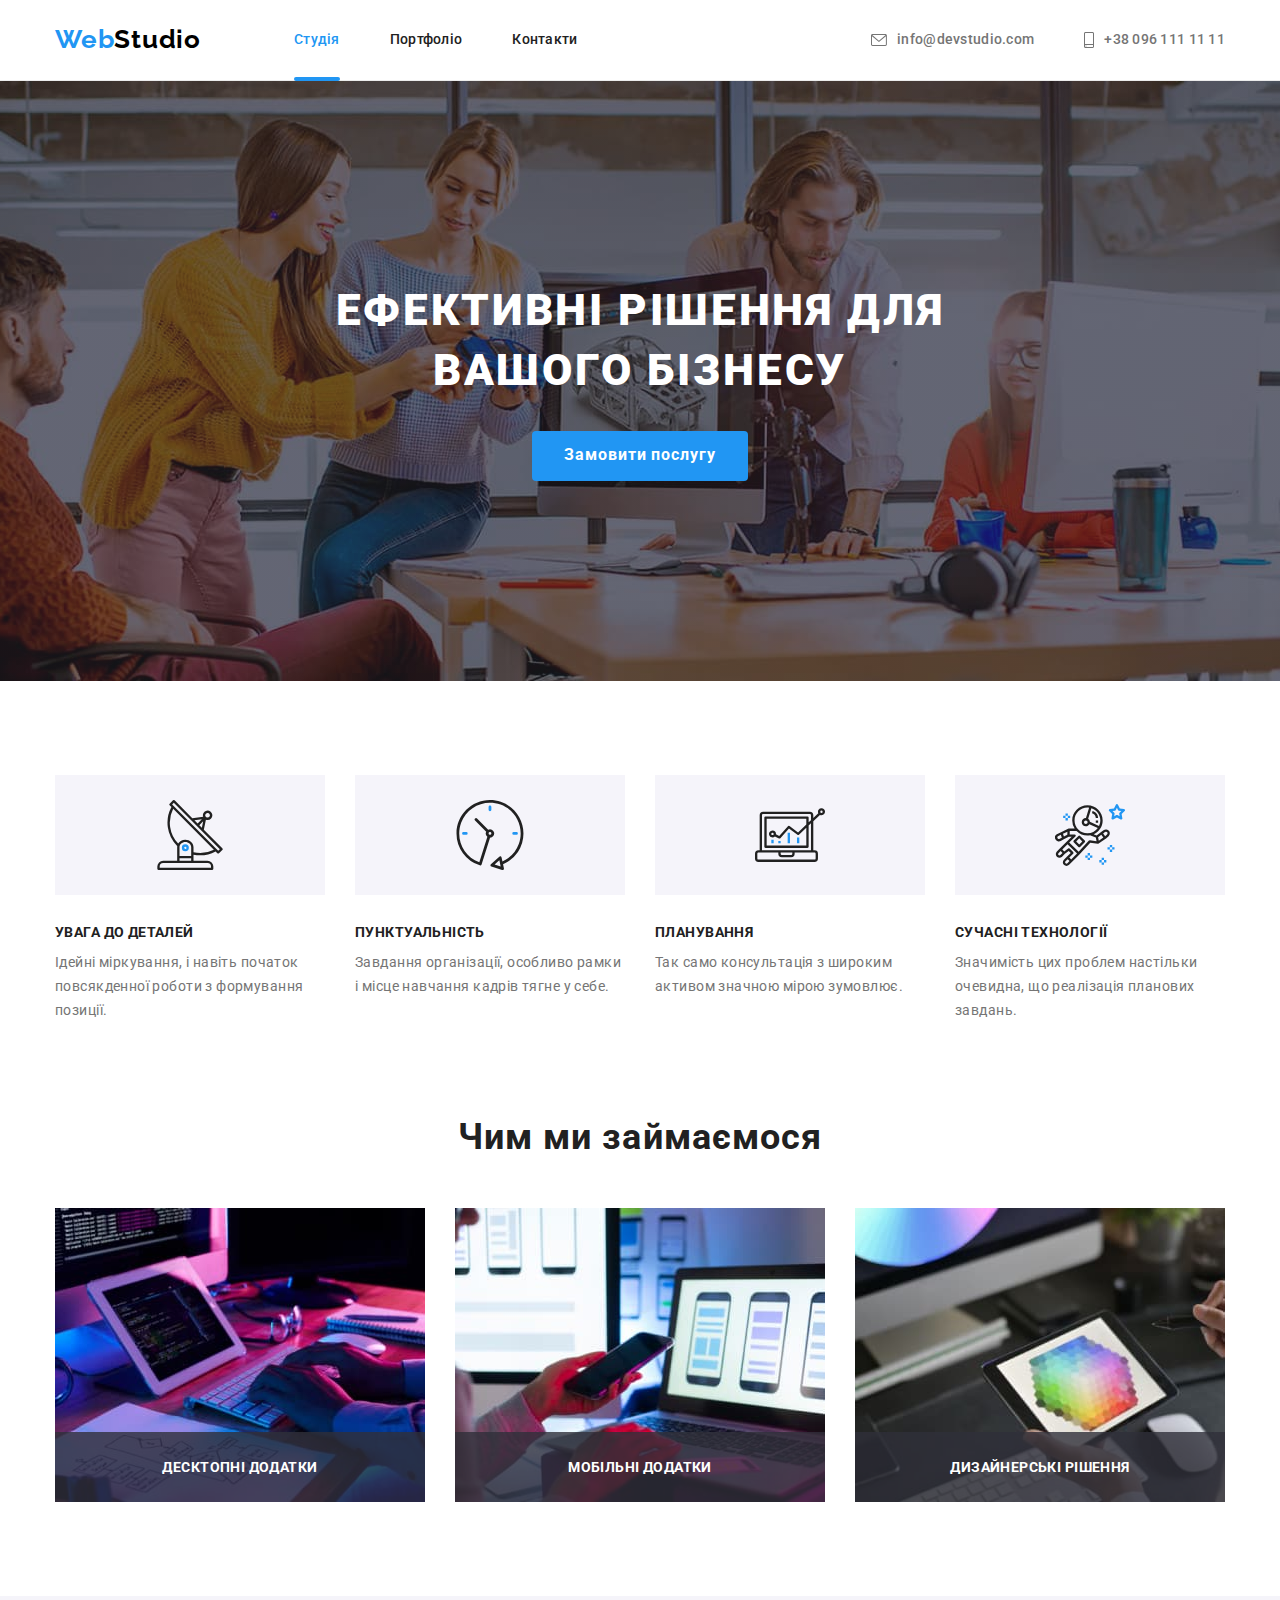
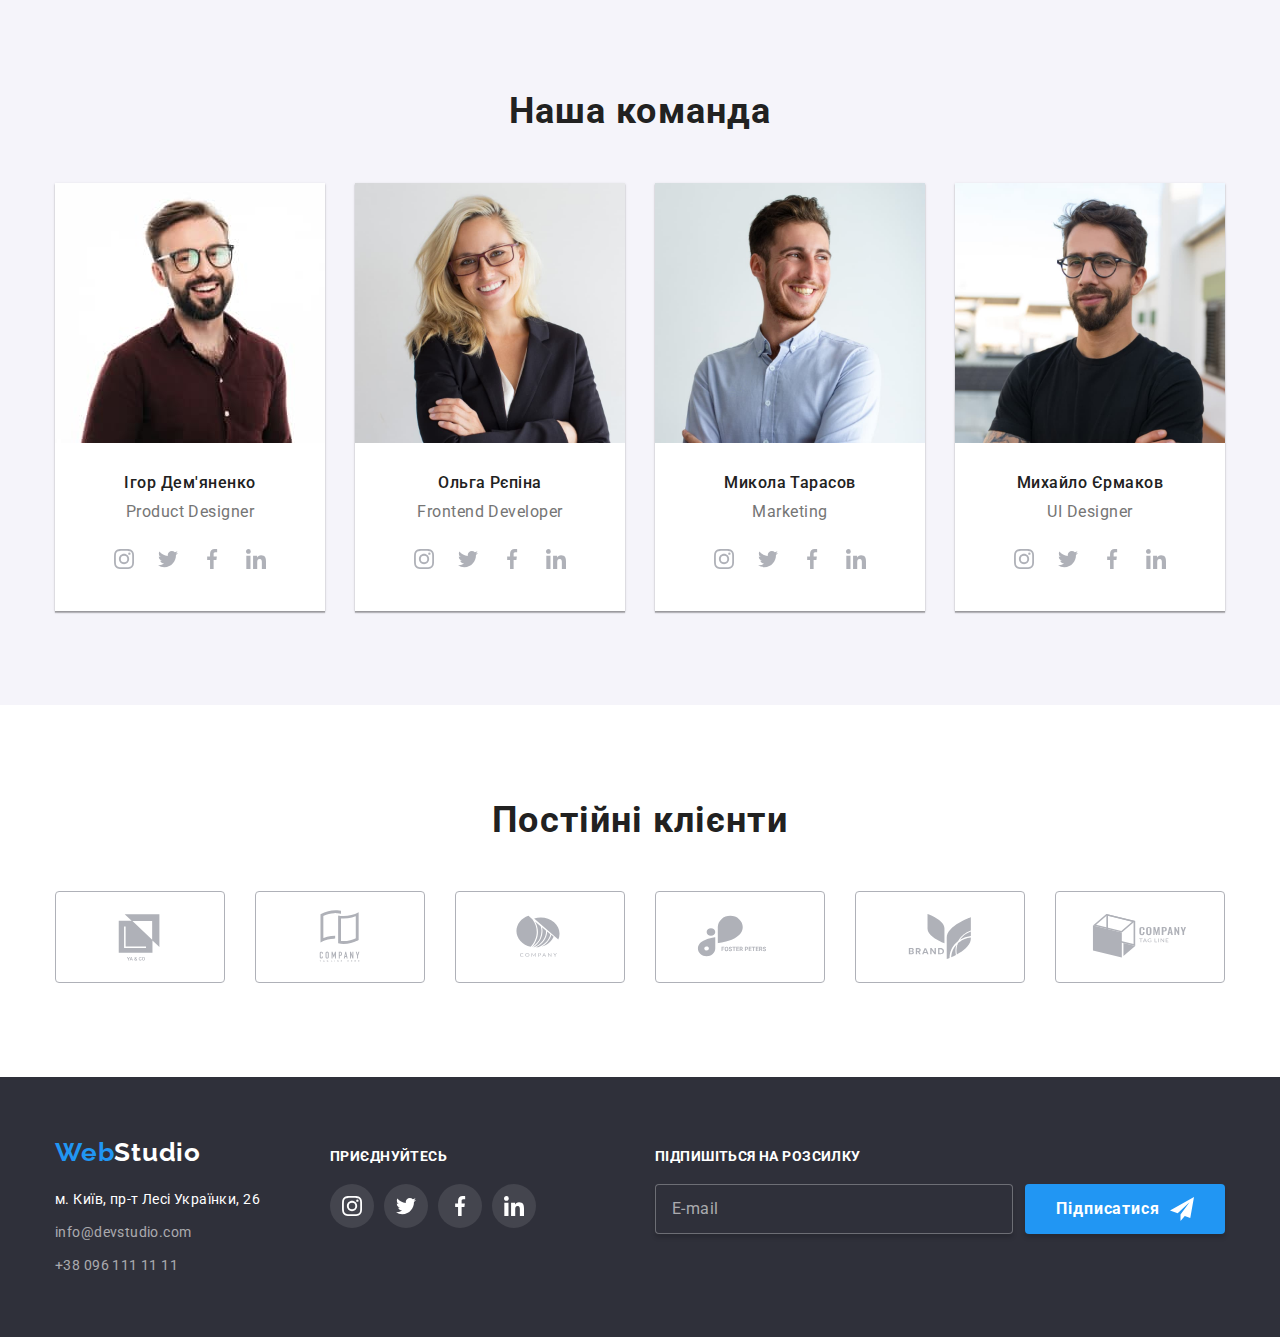
==== commit 65502486: "First commit" ====
--- a/index.html
+++ b/index.html
@@ -18,35 +18,48 @@
     <link rel="stylesheet" href="./css/styles.css" />
   </head>
   <body>
-    <header class="header main-bg">
+    <header class="page-header main-bg">
       <div class="container main">
         <nav class="main-nav">
           <a href="" hreflang="en" class="logo link"
-            ><span class="web">Web</span>Studio</a
+            ><span class="logo__text">Web</span>Studio</a
           >
           <ul class="site list">
-            <li class="item">
-              <a href="./index.html" class="link current">Студія</a>
-            </li>
-            <li class="item">
-              <a href="./portfolio.html" class="link">Портфоліо</a>
-            </li>
-            <li class="item"><a href="" class="link">Контакти</a></li>
+            <li class="site__item">
+              <a href="./index.html" class="link site__link current">Студія</a>
+            </li>
+            <li class="site__item">
+              <a href="./portfolio.html" class="link site__link">Портфоліо</a>
+            </li>
+            <li class="site__item">
+              <a href="" class="link site__link">Контакти</a>
+            </li>
           </ul>
         </nav>
         <ul class="contacts-header list">
-          <li class="item">
-            <a href="mailto:info@devstudio.com" class="link">
-              <svg class="icon-envelope" width="16" height="12">
+          <li class="contacts-header__item">
+            <a
+              href="mailto:info@devstudio.com"
+              class="link contacts-header__link"
+            >
+              <svg
+                class="contacts-header__icon-envelope"
+                width="16"
+                height="12"
+              >
                 <use
                   href="./images/icons.svg/sprite.svg#icon-envelope"
                 ></use></svg
               >info@devstudio.com</a
             >
           </li>
-          <li class="item">
-            <a href="tel:+380961111111" class="link">
-              <svg class="icon-smartphone" width="10" height="16">
+          <li class="contacts-header__item">
+            <a href="tel:+380961111111" class="link contacts-header__link">
+              <svg
+                class="contacts-header__icon-smartphone"
+                width="10"
+                height="16"
+              >
                 <use
                   href="./images/icons.svg/sprite.svg#icon-smartphone"
                 ></use></svg
@@ -70,48 +83,48 @@
             <form class="form" autocapitalize="off">
               <p class="modal-title">Залиште свої дані, ми вам передзвонимо</p>
               <button type="button" class="btn-modal" data-modal-close>
-                <svg class="icon-close">
+                <svg class="btn-modal__icon">
                   <use href="./images/icons.svg/sprite.svg#icon-close"></use>
                 </svg>
               </button>
 
-              <div class="form-field">
-                <label for="name" class="form-label">Ім'я</label>
-                <input type="text" class="form-input" name="name" id="name" />
-                <svg class="icon-form" width="18" height="18">
+              <div class="form__field">
+                <label for="name" class="form__label">Ім'я</label>
+                <input type="text" class="form__input" name="name" id="name" />
+                <svg class="form__icon" width="18" height="18">
                   <use
                     href="./images/icons.svg/sprite.svg#icon-person-modal"
                   ></use>
                 </svg>
               </div>
 
-              <div class="form-field">
-                <label for="tel" class="form-label">Телефон</label>
-                <input type="tel" class="form-input" name="tel" id="tel" />
-                <svg class="icon-form" width="18" height="18">
+              <div class="form__field">
+                <label for="tel" class="form__label">Телефон</label>
+                <input type="tel" class="form__input" name="tel" id="tel" />
+                <svg class="form__icon" width="18" height="18">
                   <use
                     href="./images/icons.svg/sprite.svg#icon-phone-modal"
                   ></use>
                 </svg>
               </div>
 
-              <div class="form-field">
-                <label for="email" class="form-label">Пошта</label>
+              <div class="form__field">
+                <label for="email" class="form__label">Пошта</label>
                 <input
                   type="email"
-                  class="form-input"
+                  class="form__input"
                   name="email"
                   id="email"
                 />
-                <svg class="icon-form" width="18" height="18">
+                <svg class="form__icon" width="18" height="18">
                   <use
                     href="./images/icons.svg/sprite.svg#icon-email-modal"
                   ></use>
                 </svg>
               </div>
 
-              <div class="form-field">
-                <label for="comment" class="form-label">Коментар</label>
+              <div class="form__field">
+                <label for="comment" class="form__label">Коментар</label>
                 <textarea
                   name="comment"
                   class="textarea"
@@ -120,17 +133,17 @@
                 ></textarea>
               </div>
 
-              <label class="form-checkbox">
+              <label class="agreement">
                 <input
                   type="checkbox"
-                  class="checkbox"
+                  class="agreement__checkbox"
                   name="agreement"
                   value="agreement"
                 />
-                <span class="icon-check"></span>
-                <span class="agreement-text">
+                <span class="agreement__icon"></span>
+                <span class="agreement__text">
                   Погоджуюся з розсилкою та приймаю
-                  <a href="" class="link"> Умови договору</a></span
+                  <a href="" class="agreement__link"> Умови договору</a></span
                 >
               </label>
 
@@ -143,51 +156,51 @@
         <div class="container">
           <h2 class="visually-hidden">Особливості</h2>
           <ul class="features list">
-            <li class="features-item">
-              <div class="icon-features">
-                <svg class="icon-antenna" width="70" height="70">
+            <li class="features__item">
+              <div class="features__icon">
+                <svg class="features__icon-antenna" width="70" height="70">
                   <use href="./images/icons.svg/sprite.svg#icon-antenna"></use>
                 </svg>
               </div>
-              <h3 class="features-title">УВАГА ДО ДЕТАЛЕЙ</h3>
-              <p class="features-details">
+              <h3 class="features__title">УВАГА ДО ДЕТАЛЕЙ</h3>
+              <p class="features__details">
                 Ідейні міркування, і навіть початок повсякденної роботи з
                 формування позиції.
               </p>
             </li>
-            <li class="features-item">
-              <div class="icon-features">
-                <svg class="icon-clock" width="70" height="70">
+            <li class="features__item">
+              <div class="features__icon">
+                <svg class="features__icon-clock" width="70" height="70">
                   <use href="./images/icons.svg/sprite.svg#icon-clock"></use>
                 </svg>
               </div>
-              <h3 class="features-title">ПУНКТУАЛЬНІСТЬ</h3>
-              <p class="features-details">
+              <h3 class="features__title">ПУНКТУАЛЬНІСТЬ</h3>
+              <p class="features__details">
                 Завдання організації, особливо рамки і місце навчання кадрів
                 тягне у себе.
               </p>
             </li>
-            <li class="features-item">
-              <div class="icon-features">
-                <svg class="icon-diagram" width="70" height="70">
+            <li class="features__item">
+              <div class="features__icon">
+                <svg class="features__icon-diagram" width="70" height="70">
                   <use href="./images/icons.svg/sprite.svg#icon-diagram"></use>
                 </svg>
               </div>
-              <h3 class="features-title">ПЛАНУВАННЯ</h3>
-              <p class="features-details">
+              <h3 class="features__title">ПЛАНУВАННЯ</h3>
+              <p class="features__details">
                 Так само консультація з широким активом значною мірою зумовлює.
               </p>
             </li>
-            <li class="features-item">
-              <div class="icon-features">
-                <svg class="icon-astronaut" width="70" height="70">
+            <li class="features__item">
+              <div class="features__icon">
+                <svg class="features__icon-astronaut" width="70" height="70">
                   <use
                     href="./images/icons.svg/sprite.svg#icon-astronaut"
                   ></use>
                 </svg>
               </div>
-              <h3 class="features-title">СУЧАСНІ ТЕХНОЛОГІЇ</h3>
-              <p class="features-details">
+              <h3 class="features__title">СУЧАСНІ ТЕХНОЛОГІЇ</h3>
+              <p class="features__details">
                 Значимість цих проблем настільки очевидна, що реалізація
                 планових завдань.
               </p>
@@ -197,32 +210,32 @@
       </section>
       <section class="section no-padding-top">
         <div class="container">
-          <h2 class="section-title">Чим ми займаємося</h2>
+          <h2 class="section__title">Чим ми займаємося</h2>
           <ul class="work list">
-            <li class="work-foto">
+            <li class="work__foto">
               <img
                 src="./images/programer.jpg"
                 alt="Програміст працює за робочим столом."
                 width="370"
                 height="294"
               />
-              <div class="work-descr">
-                <h3 class="work-text">Десктопні додатки</h3>
-              </div>
-            </li>
-
-            <li class="work-foto">
+              <div class="work__descr">
+                <h3 class="work__text">Десктопні додатки</h3>
+              </div>
+            </li>
+
+            <li class="work__foto">
               <img
                 src="./images/ui.jpg"
                 alt="UI дизайнер розробляє програми для смартфонів, команда розробників працює над інтерфейсом мобільних телефонів."
                 width="370"
                 height="294"
               />
-              <div class="work-descr">
-                <h3 class="work-text">Мобільні додатки</h3>
-              </div>
-            </li>
-            <li class="work-foto">
+              <div class="work__descr">
+                <h3 class="work__text">Мобільні додатки</h3>
+              </div>
+            </li>
+            <li class="work__foto">
               <img
                 src="./images/colour.jpg"
                 alt="Веб-дизайнер із графічним планшетом вибору кольорів."
@@ -230,8 +243,8 @@
                 height="294"
               />
 
-              <div class="work-descr">
-                <h3 class="work-text">Дизайнерські рішення</h3>
+              <div class="work__descr">
+                <h3 class="work__text">Дизайнерські рішення</h3>
               </div>
             </li>
           </ul>
@@ -239,52 +252,52 @@
       </section>
       <section class="section our-team">
         <div class="container">
-          <h2 class="section-title">Наша команда</h2>
+          <h2 class="section__title">Наша команда</h2>
           <ul class="team list">
-            <li class="team-item">
+            <li class="team__item">
               <img
-                class="team-foto"
+                class="team__foto"
                 src="./images/igor.jpg"
                 alt="Product Designer"
                 width="270"
                 height="260"
               />
-              <div class="team-text">
-                <h3 class="team-subtitle">Ігор Дем'яненко</h3>
-                <p lang="en" class="team-profession">Product Designer</p>
+              <div class="team__info">
+                <h3 class="team__subtitle">Ігор Дем'яненко</h3>
+                <p lang="en" class="team__profession">Product Designer</p>
 
                 <div class="social-team">
-                  <ul class="join-team list">
-                    <li class="join-link">
-                      <a href="" class="join-team-icon link">
-                        <svg class="icon-team-social">
+                  <ul class="join list">
+                    <li class="join__link">
+                      <a href="" class="join__icon-link link">
+                        <svg class="join__icon">
                           <use
                             href="./images/icons.svg/sprite.svg#icon-instagram"
                           ></use>
                         </svg>
                       </a>
                     </li>
-                    <li class="join-link">
-                      <a href="" class="join-team-icon link">
-                        <svg class="icon-team-social">
+                    <li class="join__link">
+                      <a href="" class="join__icon-link link">
+                        <svg class="join__icon">
                           <use
                             href="./images/icons.svg/sprite.svg#icon-twitter"
                           ></use>
                         </svg>
                       </a>
                     </li>
-                    <li class="join-link">
-                      <a href="" class="join-team-icon link">
-                        <svg class="icon-team-social">
+                    <li class="join__link">
+                      <a href="" class="join__icon-link link">
+                        <svg class="join__icon">
                           <use
                             href="./images/icons.svg/sprite.svg#icon-facebook"
                           ></use>
                         </svg>
                       </a>
                     </li>
-                    <li class="join-link">
-                      <a href="" class="join-team-icon link">
-                        <svg class="icon-team-social">
+                    <li class="join__link">
+                      <a href="" class="join__icon-link link">
+                        <svg class="join__icon">
                           <use
                             href="./images/icons.svg/sprite.svg#icon-linkedin"
                           ></use>
@@ -295,49 +308,49 @@
                 </div>
               </div>
             </li>
-            <li class="team-item">
+            <li class="team__item">
               <img
-                class="team-foto"
+                class="team__foto"
                 src="./images/olga.jpg"
                 alt="Frontend Develope"
                 width="270"
                 height="260"
               />
-              <div class="team-text">
-                <h3 class="team-subtitle">Ольга Рєпіна</h3>
-                <p lang="en" class="team-profession">Frontend Developer</p>
+              <div class="team__info">
+                <h3 class="team__subtitle">Ольга Рєпіна</h3>
+                <p lang="en" class="team__profession">Frontend Developer</p>
                 <div class="social-team">
-                  <ul class="join-team list">
-                    <li class="join-link">
-                      <a href="" class="join-team-icon link">
-                        <svg class="icon-team-social">
+                  <ul class="join list">
+                    <li class="join__link">
+                      <a href="" class="join__icon-link link">
+                        <svg class="join__icon">
                           <use
                             href="./images/icons.svg/sprite.svg#icon-instagram"
                           ></use>
                         </svg>
                       </a>
                     </li>
-                    <li class="join-link">
-                      <a href="" class="join-team-icon link">
-                        <svg class="icon-team-social">
+                    <li class="join__link">
+                      <a href="" class="join__icon-link link">
+                        <svg class="join__icon">
                           <use
                             href="./images/icons.svg/sprite.svg#icon-twitter"
                           ></use>
                         </svg>
                       </a>
                     </li>
-                    <li class="join-link">
-                      <a href="" class="join-team-icon link">
-                        <svg class="icon-team-social">
+                    <li class="join__link">
+                      <a href="" class="join__icon-link link">
+                        <svg class="join__icon">
                           <use
                             href="./images/icons.svg/sprite.svg#icon-facebook"
                           ></use>
                         </svg>
                       </a>
                     </li>
-                    <li class="join-link">
-                      <a href="" class="join-team-icon link">
-                        <svg class="icon-team-social">
+                    <li class="join__link">
+                      <a href="" class="join__icon-link link">
+                        <svg class="join__icon">
                           <use
                             href="./images/icons.svg/sprite.svg#icon-linkedin"
                           ></use>
@@ -349,49 +362,49 @@
               </div>
             </li>
 
-            <li class="team-item">
+            <li class="team__item">
               <img
-                class="team-foto"
+                class="team__foto"
                 src="./images/mykola.jpg"
                 alt="Marketing"
                 width="270"
                 height="260"
               />
-              <div class="team-text">
-                <h3 class="team-subtitle">Микола Тарасов</h3>
-                <p lang="en" class="team-profession">Marketing</p>
+              <div class="team__info">
+                <h3 class="team__subtitle">Микола Тарасов</h3>
+                <p lang="en" class="team__profession">Marketing</p>
                 <div class="social-team">
-                  <ul class="join-team list">
-                    <li class="join-link">
-                      <a href="" class="join-team-icon link">
-                        <svg class="icon-team-social">
+                  <ul class="join list">
+                    <li class="join__link">
+                      <a href="" class="join__icon-link link">
+                        <svg class="join__icon">
                           <use
                             href="./images/icons.svg/sprite.svg#icon-instagram"
                           ></use>
                         </svg>
                       </a>
                     </li>
-                    <li class="join-link">
-                      <a href="" class="join-team-icon link">
-                        <svg class="icon-team-social">
+                    <li class="join__link">
+                      <a href="" class="join__icon-link link">
+                        <svg class="join__icon">
                           <use
                             href="./images/icons.svg/sprite.svg#icon-twitter"
                           ></use>
                         </svg>
                       </a>
                     </li>
-                    <li class="join-link">
-                      <a href="" class="join-team-icon link">
-                        <svg class="icon-team-social">
+                    <li class="join__link">
+                      <a href="" class="join__icon-link link">
+                        <svg class="join__icon">
                           <use
                             href="./images/icons.svg/sprite.svg#icon-facebook"
                           ></use>
                         </svg>
                       </a>
                     </li>
-                    <li class="join-link">
-                      <a href="" class="join-team-icon link">
-                        <svg class="icon-team-social">
+                    <li class="join__link">
+                      <a href="" class="join__icon-link link">
+                        <svg class="join__icon">
                           <use
                             href="./images/icons.svg/sprite.svg#icon-linkedin"
                           ></use>
@@ -402,49 +415,49 @@
                 </div>
               </div>
             </li>
-            <li class="team-item">
+            <li class="team__item">
               <img
-                class="team-foto"
+                class="team__foto"
                 src="./images/myhailo.jpg"
                 alt="UI Designer"
                 width="270"
                 height="260"
               />
-              <div class="team-text">
-                <h3 class="team-subtitle">Михайло Єрмаков</h3>
-                <p lang="en" class="team-profession">UI Designer</p>
+              <div class="team__info">
+                <h3 class="team__subtitle">Михайло Єрмаков</h3>
+                <p lang="en" class="team__profession">UI Designer</p>
                 <div class="social-team">
-                  <ul class="join-team list">
-                    <li class="join-link">
-                      <a href="" class="join-team-icon link">
-                        <svg class="icon-team-social">
+                  <ul class="join list">
+                    <li class="join__link">
+                      <a href="" class="join__icon-link link">
+                        <svg class="join__icon">
                           <use
                             href="./images/icons.svg/sprite.svg#icon-instagram"
                           ></use>
                         </svg>
                       </a>
                     </li>
-                    <li class="join-link">
-                      <a href="" class="join-team-icon link">
-                        <svg class="icon-team-social">
+                    <li class="join__link">
+                      <a href="" class="join__icon-link link">
+                        <svg class="join__icon">
                           <use
                             href="./images/icons.svg/sprite.svg#icon-twitter"
                           ></use>
                         </svg>
                       </a>
                     </li>
-                    <li class="join-link">
-                      <a href="" class="join-team-icon link">
-                        <svg class="icon-team-social">
+                    <li class="join__link">
+                      <a href="" class="join__icon-link link">
+                        <svg class="join__icon">
                           <use
                             href="./images/icons.svg/sprite.svg#icon-facebook"
                           ></use>
                         </svg>
                       </a>
                     </li>
-                    <li class="join-link">
-                      <a href="" class="join-team-icon link">
-                        <svg class="icon-team-social">
+                    <li class="join__link">
+                      <a href="" class="join__icon-link link">
+                        <svg class="join__icon">
                           <use
                             href="./images/icons.svg/sprite.svg#icon-linkedin"
                           ></use>
@@ -460,46 +473,46 @@
       </section>
       <section class="section">
         <div class="container">
-          <h2 class="section-title">Постійні клієнти</h2>
+          <h2 class="section__title">Постійні клієнти</h2>
           <ul class="clients list">
-            <li class="icon-list">
-              <a href="" class="logo-clients link">
-                <svg class="icon-logo" width="106" height="60">
+            <li class="clients__item">
+              <a href="" class="clients__logo link">
+                <svg class="clients__icon" width="106" height="60">
                   <use href="./images/icons.svg/sprite.svg#icon-Logo"></use>
                 </svg>
               </a>
             </li>
-            <li class="icon-list">
-              <a href="" class="logo-clients link">
-                <svg class="icon-logo" width="106" height="60">
+            <li class="clients__item">
+              <a href="" class="clients__logo link">
+                <svg class="clients__icon" width="106" height="60">
                   <use href="./images/icons.svg/sprite.svg#icon-Logo-1"></use>
                 </svg>
               </a>
             </li>
-            <li class="icon-list">
-              <a href="" class="logo-clients link">
-                <svg class="icon-logo" width="106" height="60">
+            <li class="clients__item">
+              <a href="" class="clients__logo link">
+                <svg class="clients__icon" width="106" height="60">
                   <use href="./images/icons.svg/sprite.svg#icon-Logo-2"></use>
                 </svg>
               </a>
             </li>
-            <li class="icon-list">
-              <a href="" class="logo-clients link">
-                <svg class="icon-logo" width="106" height="60">
+            <li class="clients__item">
+              <a href="" class="clients__logo link">
+                <svg class="clients__icon" width="106" height="60">
                   <use href="./images/icons.svg/sprite.svg#icon-Logo-3"></use>
                 </svg>
               </a>
             </li>
-            <li class="icon-list">
-              <a href="" class="logo-clients link">
-                <svg class="icon-logo" width="106" height="60">
+            <li class="clients__item">
+              <a href="" class="clients__logo link">
+                <svg class="clients__icon" width="106" height="60">
                   <use href="./images/icons.svg/sprite.svg#icon-Logo-4"></use>
                 </svg>
               </a>
             </li>
-            <li class="icon-list">
-              <a href="" class="logo-clients link">
-                <svg class="icon-logo" width="106" height="60">
+            <li class="clients__item">
+              <a href="" class="clients__logo link">
+                <svg class="clients__icon" width="106" height="60">
                   <use href="./images/icons.svg/sprite.svg#icon-Logo-5"></use>
                 </svg>
               </a>
@@ -508,58 +521,64 @@
         </div>
       </section>
     </main>
-    <footer class="footer">
+    <footer class="page-footer">
       <div class="container info">
         <div class="down">
-          <a href="" hreflang="en" class="logo-footer link"
-            ><span class="web">Web</span>Studio</a
+          <a href="" hreflang="en" class="logo logo-footer link"
+            ><span class="logo__text">Web</span>Studio</a
           >
 
-          <address>
-            <ul class="contacts-footer list">
-              <li class="territorially contacts">
+          <address class="contacts-footer">
+            <ul class="list contacts-footer__list">
+              <li
+                class="contacts-footer__territorially contacts-footer__contacts"
+              >
                 м. Київ, пр-т Лесі Українки, 26
               </li>
-              <li class="contacts">
-                <a href="mailto:info@devstudio.com" class="link"
+              <li class="contacts-footer__contacts">
+                <a
+                  href="mailto:info@devstudio.com"
+                  class="link contacts-footer__link"
                   >info@devstudio.com</a
                 >
               </li>
-              <li class="contacts">
-                <a href="tel:+380961111111" class="link">+38 096 111 11 11</a>
+              <li class="contacts-footer__contacts">
+                <a href="tel:+380961111111" class="link contacts-footer__link"
+                  >+38 096 111 11 11</a
+                >
               </li>
             </ul>
           </address>
         </div>
         <div class="social">
-          <p class="join-title">приєднуйтесь</p>
+          <p class="social__title">приєднуйтесь</p>
           <ul class="join list">
-            <li class="join-link">
-              <a href="" class="join-icon link">
-                <svg class="icon-social">
+            <li class="join__item">
+              <a href="" class="join__link link">
+                <svg class="join__icon-social">
                   <use
                     href="./images/icons.svg/sprite.svg#icon-instagram"
                   ></use>
                 </svg>
               </a>
             </li>
-            <li class="join-link">
-              <a href="" class="join-icon link">
-                <svg class="icon-social">
+            <li class="join__item">
+              <a href="" class="join__link link">
+                <svg class="join__icon-social">
                   <use href="./images/icons.svg/sprite.svg#icon-twitter"></use>
                 </svg>
               </a>
             </li>
-            <li class="join-link">
-              <a href="" class="join-icon link">
-                <svg class="icon-social">
+            <li class="join__item">
+              <a href="" class="join__link link">
+                <svg class="join__icon-social">
                   <use href="./images/icons.svg/sprite.svg#icon-facebook"></use>
                 </svg>
               </a>
             </li>
-            <li class="join-link">
-              <a href="" class="join-icon link">
-                <svg class="icon-social">
+            <li class="join__item">
+              <a href="" class="join__link link">
+                <svg class="join__icon-social">
                   <use href="./images/icons.svg/sprite.svg#icon-linkedin"></use>
                 </svg>
               </a>
@@ -567,19 +586,19 @@
           </ul>
         </div>
         <div class="footer-field">
-          <p class="join-title">Підпишіться на розсилку</p>
+          <p class="footer-field__title">Підпишіться на розсилку</p>
           <form class="sign-up">
             <label for="footer-email"></label>
             <input
               type="email"
-              class="footer-input"
+              class="sign-up__input"
               name="email"
               id="footer-email"
               placeholder="E-mail"
             />
             <button type="submit" class="btn-submit btn-sign">
               Підписатися
-              <svg class="icon-send" width="24" height="24">
+              <svg class="btn-sign__icon-send" width="24" height="24">
                 <use href="./images/icons.svg/sprite.svg#icon-send"></use>
               </svg>
             </button>
--- a/css/styles.css
+++ b/css/styles.css
@@ -16,7 +16,7 @@
     background-color: var(--primary-white-color);
     font-family: Roboto, sans-serif;
 }
-.header{
+.page-header{
     border-bottom: 1px solid #ECECEC;
 }
 .main-bg{
@@ -57,7 +57,7 @@
     padding-bottom: 24px;
     transition: color 250ms cubic-bezier(0.4, 0, 0.2, 1);
 }
-.web{
+.logo__text{
     color: var(--accent-color);
 }
 img{
@@ -70,11 +70,13 @@
     display: flex;
     margin-left: 93px;
 }
-
-.site .item:not(:last-child) {
+.site__item{
+    position: relative;
+}
+.site__item:not(:last-child) {
     margin-right: 50px;
 }
-.site .link{
+.site__link{
     display: block;
     display: flex;
     padding-top: 32px;
@@ -89,7 +91,12 @@
     
 }
 
-.contacts-header .link{
+
+.contacts-header{
+    display: flex;
+    margin-left: auto;
+}
+.contacts-header__link{
     display: flex;
     align-items: center;
     padding-top: 32px;
@@ -102,21 +109,17 @@
     letter-spacing: 0.02em;
     transition: color 250ms cubic-bezier(0.4, 0, 0.2, 1);
 }
-.contacts-header{
-    display: flex;
-    margin-left: auto;
-}
-
-.contacts-header .item:last-child{
+.contacts-header__item:last-child{
     margin-left: 50px;
 }
-.icon-envelope,
-.icon-smartphone{
+.contacts-header__icon-envelope,
+.contacts-header__icon-smartphone{
     margin-right: 10px;
     fill: currentColor;
 }
 
-.contacts-footer .link{
+
+.contacts-footer__link{
     color: var(--color-addr-footer);
     font-style: normal;
     font-weight: 400;
@@ -133,9 +136,7 @@
 .link.current{
     color: var(--accent-color);
 }
-.site .item{
-    position: relative;
-}
+
 .current::after{
     display: inline-block;
     content: "";
@@ -254,14 +255,14 @@
     border: 1px solid rgba(0, 0, 0, 0.1);
     border-radius: 50%;
 }
-.icon-close{
+.btn-modal__icon{
     width: 18px;
     height: 18px;
     fill: var(--black);
     transition: fill 250ms cubic-bezier(0.4, 0, 0.2, 1);
 }
-.btn-modal:hover .icon-close,
-.btn-modal:focus .icon-close
+.btn-modal:hover .btn-modal__icon,
+.btn-modal:focus .btn-modal__icon
 {
     fill: var(--accent-color);
 }
@@ -271,26 +272,26 @@
     height: 100%;
     text-align: left;
 }
-.form-field{
+.form__field{
     position: relative;
    margin-bottom: 10px;
    display: flex;
    flex-direction: column;
 }
-.form-field:nth-child(6){
+.form__field:nth-child(6){
     margin-bottom: 20px;
 }
-.icon-form{
+.form__icon{
     position: absolute;
     top: 50%;
     left: 12px;
     fill: var(--black);
     transition: fill 250ms cubic-bezier(0.4, 0, 0.2, 1);
 }
-.form-input:focus + .icon-form{
+.form__input:focus + .form__icon{
     fill: var(--accent-color);
 }
-.form-label{
+.form__label{
     display: block;
     margin-bottom: 4px;
     color: var(--primary-text-color);
@@ -300,7 +301,7 @@
     line-height: 14px;
     letter-spacing: 0.01em;
 }
-.form-input{
+.form__input{
     width: 100%;
     height: 40px;
     padding-left: 42px;
@@ -309,7 +310,7 @@
     transition: border 250ms cubic-bezier(0.4, 0, 0.2, 1);
     cursor: pointer;
 }
-.form-input:focus{
+.form__input:focus{
     border: 1px solid var(--accent-color);
 }
 
@@ -335,7 +336,7 @@
 .textarea:focus{
     border: 1px solid var(--accent-color);
 }
-.agreement-text{
+.agreement__text{
     margin-left: 8.38px;
     font-style: normal;
     font-weight: 400;
@@ -346,19 +347,19 @@
 }
 
 
-.form-checkbox{
+.agreement{
     display: flex;
     align-items: center;
     justify-content: center;
     margin-bottom: 30px;
     
 }
-.form-checkbox .link{
+.agreement__link{
     color: var(--accent-color);
     text-decoration: underline;
 }
     
-.checkbox{
+.agreement__checkbox{
     position: absolute;
     white-space: nowrap; 
     width: 1px; 
@@ -369,7 +370,7 @@
     clip: rect(0 0 0 0); 
     clip-path: inset(50%); 
 }
-.icon-check{
+.agreement__icon{
     display: inline-block;
     width: 16px;
     height: 15px;
@@ -378,18 +379,17 @@
     border-radius: 4px;
     transition: border 250ms cubic-bezier(0.4, 0, 0.2, 1);
 }
-.icon-check:focus{
+.agreement__icon:focus{
     border: 2px solid var(--accent-color) ;
 }
-.checkbox:checked ~ .icon-check{
+.agreement__checkbox:checked ~ .agreement__icon{
     border-color:transparent;
     background-color: var(--accent-color);
     background-image: url(../images/icons.svg/check.svg);
     background-size: contain;
-    background-position: border-box;
-
-}
-
+
+
+}
 .btn-submit{
     display: flex;
     justify-content: center;
@@ -406,6 +406,7 @@
     border-radius: 4px;
     cursor: pointer;
 }
+
 
 .visually-hidden { 
     position: absolute;
@@ -422,13 +423,15 @@
 .features{
     display: flex;
 }
-.features-item{
+.features__item{
     width: 270px;
     margin-right: 30px;
 
 }
-
-.icon-features{
+.features__item:last-child{
+    margin-right: 0;
+}
+.features__icon{
     display: flex;
     justify-content: center;
     align-items: center;
@@ -438,12 +441,7 @@
     background-color: #F5F4FA;
 
 }
-
-
-.features-item:last-child{
-    margin-right: 0;
-}
-.features-title{
+.features__title{
     color:var(--title-text-color);
     font-weight: 700;
     font-size: 14px;
@@ -453,13 +451,14 @@
     margin-top: 0;
     margin-bottom: 10px;
 }
-.features-details{
+.features__details{
     font-size: 14px;
     line-height: 1.7;
     letter-spacing: 0.03em;
     margin-top: 0;
     margin-bottom: 0;
 }
+
 
 .section{
     padding-top: 94px;
@@ -477,16 +476,16 @@
 .work{
     display: flex;
 }
-.work-foto{
+.work__foto{
     position: relative;
     width: 370px;
     margin-right: 30px;
 }
-.work-foto:last-child{
+.work__foto:last-child{
     margin-right: 0;
 }
 
-.work-descr{
+.work__descr{
     display: inline-block;
     position: absolute;
     bottom:0;
@@ -499,7 +498,7 @@
     height: 70px;
     background-color:  rgba(47, 48, 58, 0.8);
 }
-.work-text{
+.work__text{
     margin-top: 0;
     margin-bottom: 0;
     font-weight: 700;
@@ -510,7 +509,7 @@
     text-transform: uppercase;
     color: var(--primary-white-color);
 }
-.section-title{
+.section__title{
     color:var(--title-text-color);
     font-weight: 700;
     font-size: 36px;
@@ -524,18 +523,18 @@
 .team{
      display: flex;
 }
-.team-item {
+.team__item {
     width: 270px;
     background-color: var(--primary-white-color);
     box-shadow: 0px 1px 3px rgba(0, 0, 0, 0.12), 0px 1px 1px rgba(0, 0, 0, 0.14), 0px 2px 1px rgba(0, 0, 0, 0.2);
 }
-.team-item:not(:last-child){
+.team__item:not(:last-child){
         margin-right: 30px;
 }
-.team-text{
+.team__info{
     padding: 30px;
 }
-.team-subtitle{
+.team__subtitle{
    color: var(--title-text-color);
    font-weight: 500;
     font-size: 16px;
@@ -545,7 +544,7 @@
     margin-top: 0;
     margin-bottom: 10px;
 }
-.team-profession{
+.team__profession{
     line-height: 1.19;
     text-align: center;
     letter-spacing: 0.03em;
@@ -557,18 +556,15 @@
     justify-content: center;
     align-items: center;
 }
-.join-team{
-    display: flex;
-
-}
-.join-link{
+
+.join__item{
     width: 44px;
     height: 44px;
 }
-.join-link:not(:last-child){
+.join__item:not(:last-child){
   margin-right: 10px;
 }
-.join-team-icon{
+.join__icon-link{
     display: flex;
     width: 100%;
     height: 100%;
@@ -579,13 +575,13 @@
     background-color: var(--primary-white-color);
     transition: fill 250ms cubic-bezier(0.4, 0, 0.2, 1), background-color 250ms cubic-bezier(0.4, 0, 0.2, 1); 
 }
-.icon-team-social{
+.join__icon{
     width: 20px;
     height: 20px;
 }
 
-.join-team-icon:hover,
-.join-team-icon:focus{
+.join__icon-link:hover,
+.join__icon-link:focus{
     fill: var(--primary-white-color);
     background-color: var(--accent-color);
 }
@@ -597,19 +593,19 @@
 .inline{
     display: inline-block;
 }
-.icon-list{
+.clients__item{
     width: 170px;
     height: 92px;
 }
-.logo-clients:hover,
-.logo-clients:focus{
+.clients__logo:hover,
+.clients__logo:focus{
     border: 1px solid var(--accent-color);
     fill: var(--accent-color);
 }
-.icon-list:not(:last-child){
+.clients__item:not(:last-child){
   margin-right: 30px;
 }
-.logo-clients{
+.clients__logo{
     width: 170px;
     height: 92px;
     display: flex;
@@ -622,36 +618,36 @@
     fill 250ms cubic-bezier(0.4, 0, 0.2, 1);
 }
 
-.portfolio-card {
+.portfolio {
     display: flex;
     flex-wrap: wrap;
     margin-right: calc(-1* var(--portfolio-card-gap));
     margin-bottom: calc(-1* var(--portfolio-card-gap));
 }
-.portfolio-element{
+.portfolio__card{
     width: 370px;
     flex-basis: calc(100% / 3 - var(--portfolio-card-gap));
     margin-right: var(--portfolio-card-gap);
     margin-bottom: var(--portfolio-card-gap);
 }
 
-.portfolio-link{
+.portfolio__link{
     display: block;
     text-decoration: none;
     color: currentColor;
     box-shadow: none;
     transition: box-shadow 250ms cubic-bezier(0.4, 0, 0.2, 1);
 }
-.portfolio-link:hover,
-.portfolio-link:focus{
+.portfolio__link:hover,
+.portfolio__link:focus{
     box-shadow: 0px 1px 1px rgba(0, 0, 0, 0.12), 0px 4px 4px rgba(0, 0, 0, 0.06), 1px 4px 6px rgba(0, 0, 0, 0.16);
 }
-.portfolio-text{
+.portfolio__text{
     padding: 20px 24px;
     border: 1px solid #EEEEEE;
     border-top: 0;
 }
-.portfolio-subtitle{
+.portfolio__subtitle{
     color: var(--title-text-color);
     font-weight: 700;
     font-size: 18px;
@@ -660,14 +656,19 @@
     margin-top: 0;
     margin-bottom:4px ;
 }
-.portfolio-description{
+.portfolio__description{
     padding: 0;
     margin: 0;
     line-height: 1.9;
     letter-spacing: 0.03em;
 }
 
-.portfolio-overlay{
+.portfolio__thumb{
+  position: relative;
+  overflow: hidden;
+}
+
+.overlay-portfolio{
     position: absolute;
     top: 0;
     left: 0;
@@ -681,16 +682,11 @@
    transform: translateY(101%);
    transition: transform 250ms cubic-bezier(0.4, 0, 0.2, 1);
 }
-.portf-thumb{
-  position: relative;
-  overflow: hidden;
-}
-
-.portfolio-link:hover .portfolio-overlay,
-.portfolio-link:focus .portfolio-overlay{
+.portfolio__link:hover .overlay-portfolio,
+.portfolio__link:focus .overlay-portfolio{
     transform: translateY(0);
 }
-.overlay-text{
+.overlay-portfolio__text{
     display: block;
     position: absolute;
     top: 50%;
@@ -704,7 +700,7 @@
     letter-spacing: 0.03em;
     color: var(--primary-white-color);
 }
-.footer{
+.page-footer{
     background-color:var(--bg-color-dark);
     padding-top: 60px;
     padding-bottom: 60px;
@@ -720,14 +716,10 @@
 .logo-footer{
     display: inline-block;
     color: var(--primary-white-color);
-    font-family: Raleway, sans-serif;
-    font-weight: 700;
-    font-size: 26px;
-    line-height: 1.2;
-    letter-spacing: 0.03em;
     margin-bottom: 20px;
-}
-.territorially{
+    padding: 0;
+}
+.contacts-footer__territorially{
     color: var(--primary-white-color);
     font-style: normal;
     font-weight: 400;
@@ -736,14 +728,15 @@
     letter-spacing: 0.03em;
     
 }
-.contacts:not(:last-child){
+.contacts-footer__contacts:not(:last-child){
     margin-bottom: 9px;
 }
 
 .social{
     margin-right: auto;
 }
-.join-title{
+.social__title,
+.footer-field__title{
     font-family: 'Roboto';
     font-weight: 700;
     font-size: 14px;
@@ -758,7 +751,7 @@
     display: flex;
 }
 
-.join-icon{
+.join__link{
     display: flex;
     width: 44px;
     height: 44px;
@@ -768,11 +761,11 @@
     align-items: center;
     transition: background-color 250ms cubic-bezier(0.4, 0, 0.2, 1);
 }
-.join-icon:hover,
-.join-icon:focus{
+.join__link:hover,
+.join__link:focus{
     background-color: var(--accent-color);
 }
-.icon-social{
+.join__icon-social{
     width: 20px;
     height: 20px;
     fill: var(--primary-white-color);
@@ -781,7 +774,7 @@
     display: flex;
     align-items: baseline;
 }
-.footer-input{
+.sign-up__input{
     width: 358px;
     height: 50px;
     margin-right: 12px;
@@ -794,10 +787,10 @@
     transition: border 250ms cubic-bezier(0.4, 0, 0.2, 1);
     cursor: pointer;
 }
-.footer-input:focus{
+.sign-up__input:focus{
     border: 1px solid var(--accent-color);
 }
-.footer-input::placeholder{
+.sign-up__input::placeholder{
     font-style: normal;
     font-weight: 400;
     font-size: 16px;
@@ -806,15 +799,13 @@
     color: rgba(255, 255, 255, 0.6);
 }
 .btn-sign{
-    display: flex;
-    align-items: center;
     font-style: normal;
     font-weight: 700;
     font-size: 16px;
     line-height: 30px;
     letter-spacing: 0.06em;
 }
-.icon-send{
+.btn-sign__icon-send{
     margin-left: 10px;
     fill: var(--primary-white-color);
 }
@@ -827,7 +818,7 @@
     justify-content: center;
     margin-bottom: 56px; 
 }
-.filters-items:not(:last-child){
+.filters__item:not(:last-child){
     margin-right: 8px; 
  
 }
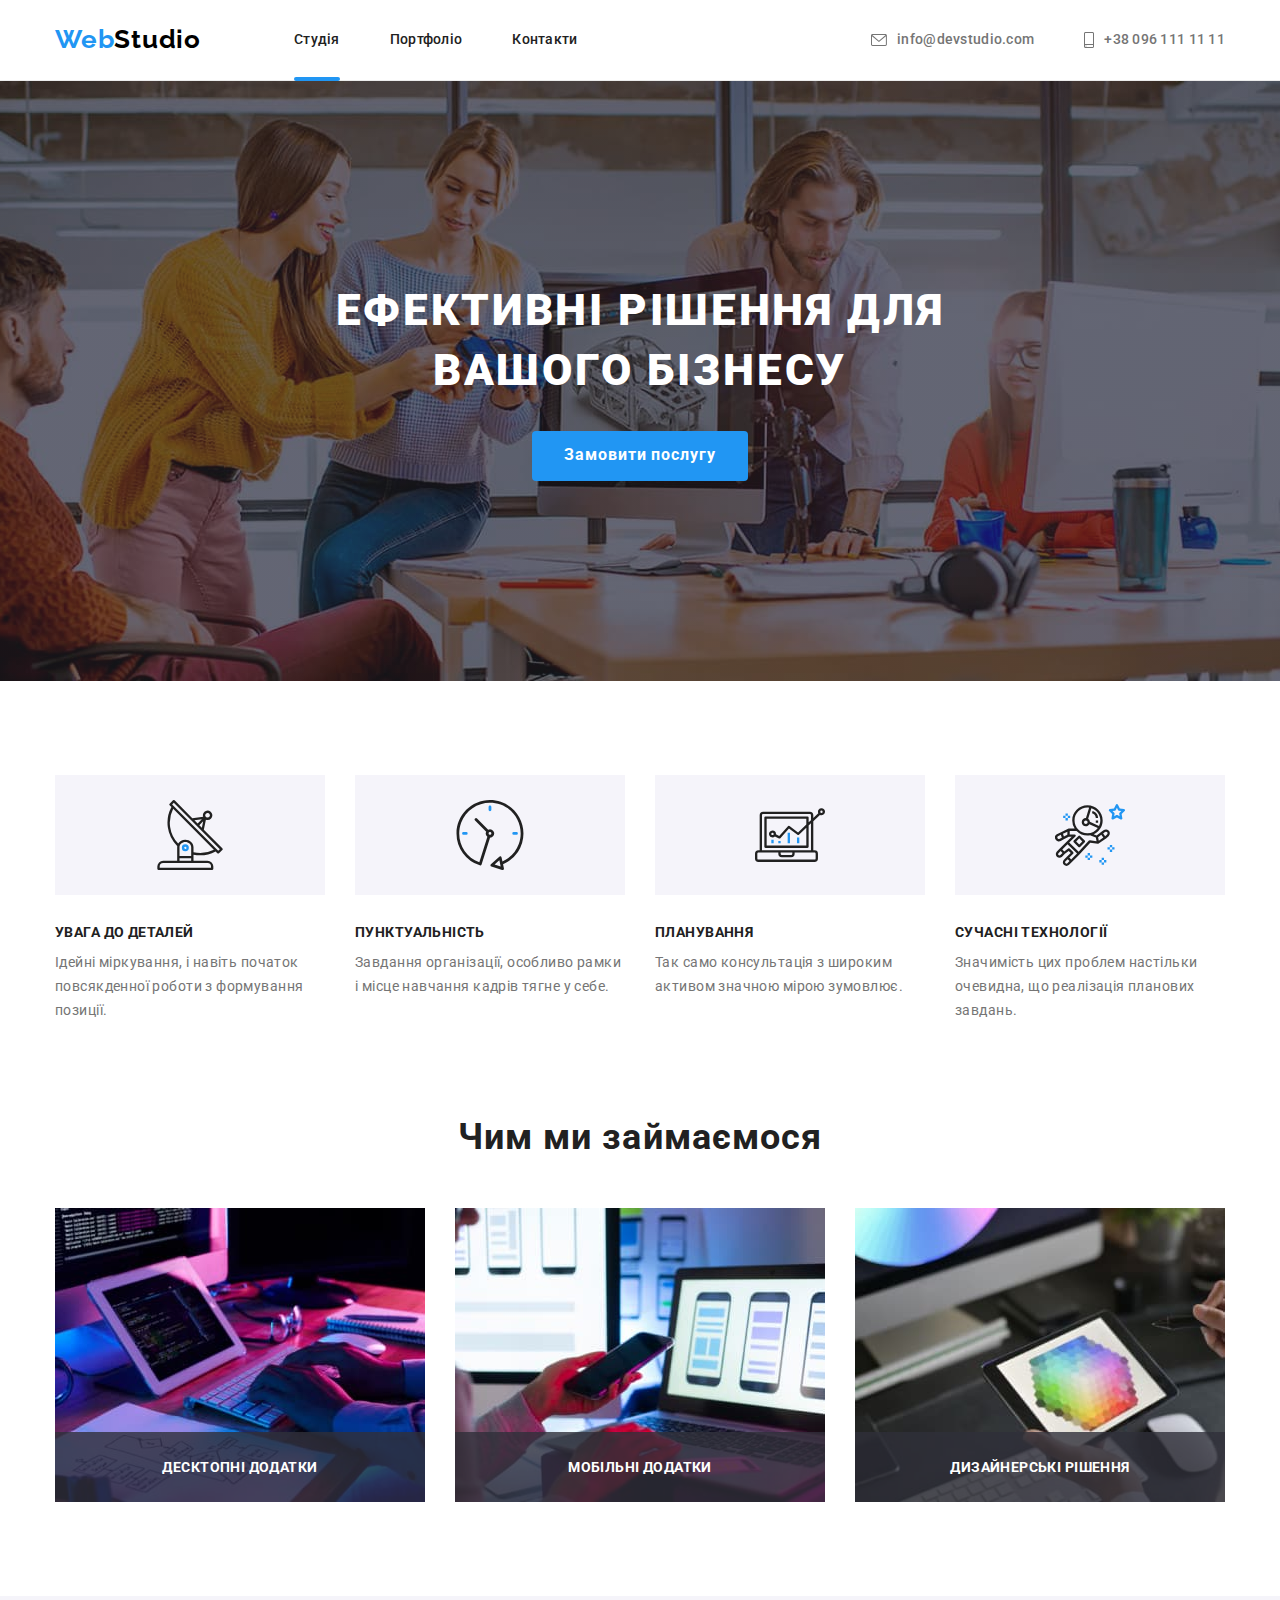
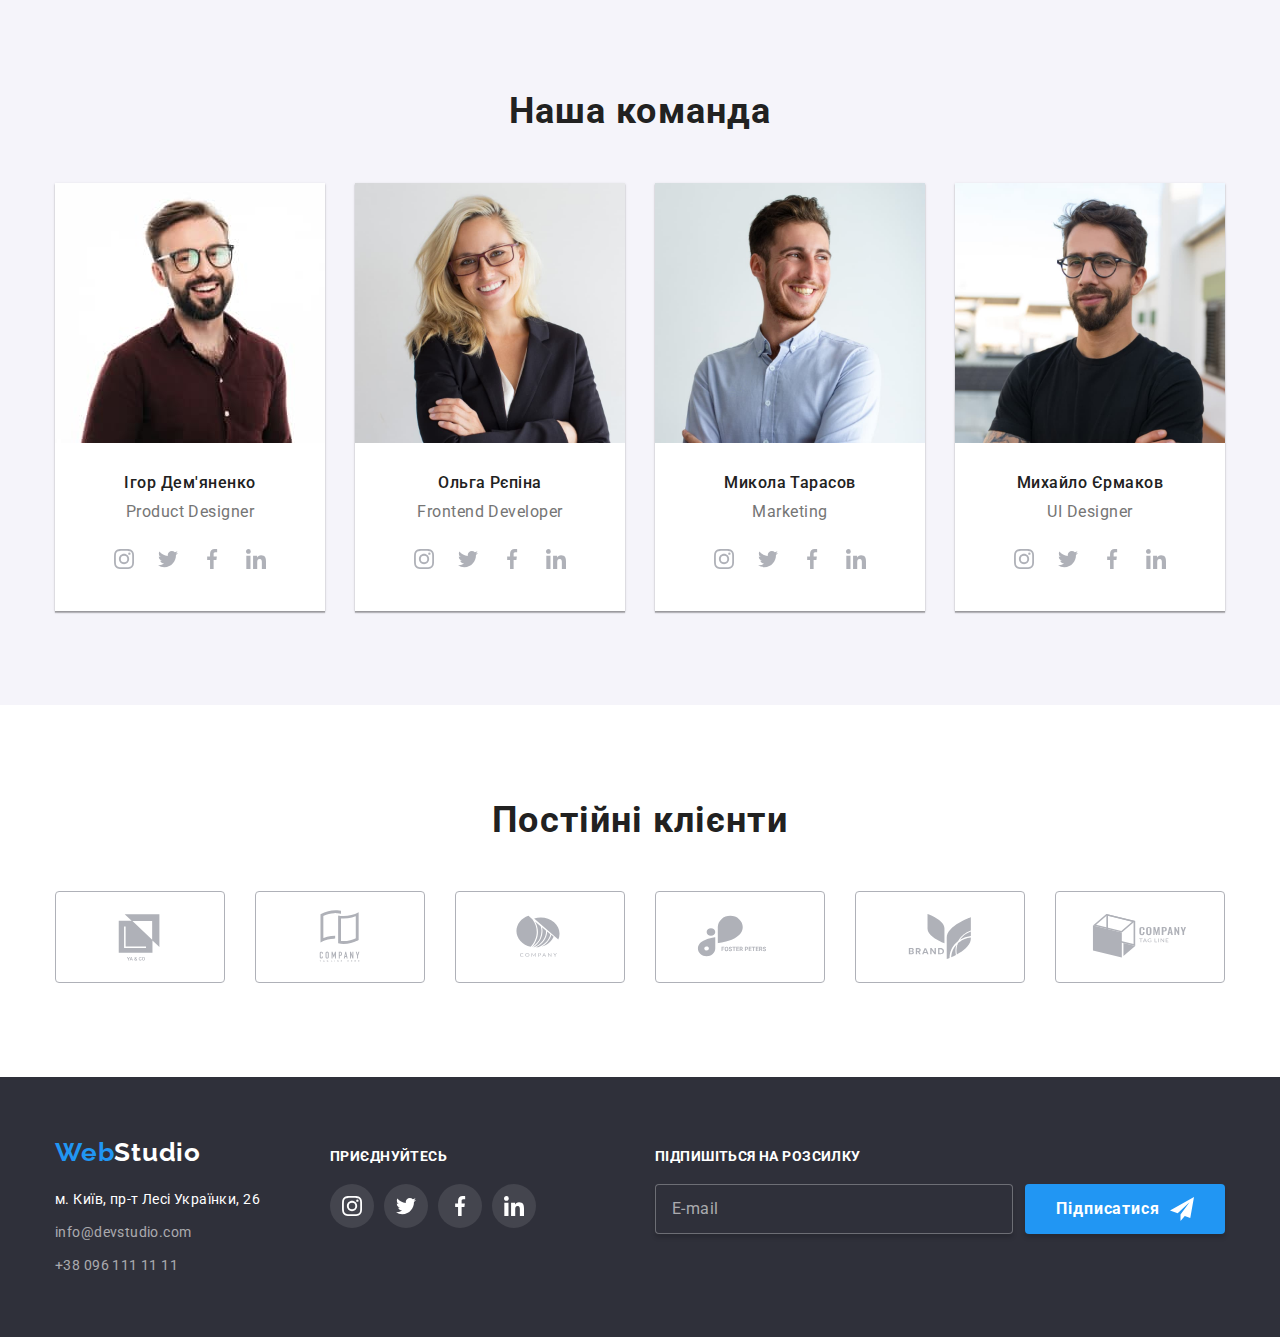
==== commit 691d0c90: "Final commit" ====
--- a/index.html
+++ b/index.html
@@ -15,12 +15,12 @@
       rel="stylesheet"
       href="https://cdnjs.cloudflare.com/ajax/libs/modern-normalize/1.1.0/modern-normalize.min.css"
     />
-    <link rel="stylesheet" href="./css/styles.css" />
+    <link rel="stylesheet" href="./css/main.min.css" />
   </head>
   <body>
-    <header class="page-header main-bg">
+    <header class="header main-bg">
       <div class="container main">
-        <nav class="main-nav">
+        <nav class="main__nav">
           <a href="" hreflang="en" class="logo link"
             ><span class="logo__text">Web</span>Studio</a
           >
@@ -70,9 +70,9 @@
       </div>
     </header>
     <main>
-      <section class="decision overlay">
+      <section class="page-header overlay">
         <div class="container">
-          <h1 class="decision-title">Ефективні рішення для вашого бізнесу</h1>
+          <h1 class="page-header__title">Ефективні рішення для вашого бізнесу</h1>
 
           <button type="button" class="btn-service" data-modal-open>
             Замовити послугу
@@ -81,7 +81,7 @@
         <div class="backdrop is-hidden" data-modal>
           <div class="modal">
             <form class="form" autocapitalize="off">
-              <p class="modal-title">Залиште свої дані, ми вам передзвонимо</p>
+              <p class="modal__title">Залиште свої дані, ми вам передзвонимо</p>
               <button type="button" class="btn-modal" data-modal-close>
                 <svg class="btn-modal__icon">
                   <use href="./images/icons.svg/sprite.svg#icon-close"></use>
@@ -269,7 +269,7 @@
                 <div class="social-team">
                   <ul class="join list">
                     <li class="join__link">
-                      <a href="" class="join__icon-link link">
+                      <a href="" class="link join__icon-link ">
                         <svg class="join__icon">
                           <use
                             href="./images/icons.svg/sprite.svg#icon-instagram"
@@ -278,7 +278,7 @@
                       </a>
                     </li>
                     <li class="join__link">
-                      <a href="" class="join__icon-link link">
+                      <a href="" class="link join__icon-link ">
                         <svg class="join__icon">
                           <use
                             href="./images/icons.svg/sprite.svg#icon-twitter"
@@ -287,7 +287,7 @@
                       </a>
                     </li>
                     <li class="join__link">
-                      <a href="" class="join__icon-link link">
+                      <a href="" class="link join__icon-link ">
                         <svg class="join__icon">
                           <use
                             href="./images/icons.svg/sprite.svg#icon-facebook"
@@ -296,7 +296,7 @@
                       </a>
                     </li>
                     <li class="join__link">
-                      <a href="" class="join__icon-link link">
+                      <a href="" class="link join__icon-link">
                         <svg class="join__icon">
                           <use
                             href="./images/icons.svg/sprite.svg#icon-linkedin"
@@ -322,7 +322,7 @@
                 <div class="social-team">
                   <ul class="join list">
                     <li class="join__link">
-                      <a href="" class="join__icon-link link">
+                      <a href="" class="link join__icon-link">
                         <svg class="join__icon">
                           <use
                             href="./images/icons.svg/sprite.svg#icon-instagram"
@@ -331,7 +331,7 @@
                       </a>
                     </li>
                     <li class="join__link">
-                      <a href="" class="join__icon-link link">
+                      <a href="" class="link join__icon-link">
                         <svg class="join__icon">
                           <use
                             href="./images/icons.svg/sprite.svg#icon-twitter"
@@ -340,7 +340,7 @@
                       </a>
                     </li>
                     <li class="join__link">
-                      <a href="" class="join__icon-link link">
+                      <a href="" class="link join__icon-link">
                         <svg class="join__icon">
                           <use
                             href="./images/icons.svg/sprite.svg#icon-facebook"
@@ -349,7 +349,7 @@
                       </a>
                     </li>
                     <li class="join__link">
-                      <a href="" class="join__icon-link link">
+                      <a href="" class="link join__icon-link">
                         <svg class="join__icon">
                           <use
                             href="./images/icons.svg/sprite.svg#icon-linkedin"
@@ -376,7 +376,7 @@
                 <div class="social-team">
                   <ul class="join list">
                     <li class="join__link">
-                      <a href="" class="join__icon-link link">
+                      <a href="" class="link join__icon-link">
                         <svg class="join__icon">
                           <use
                             href="./images/icons.svg/sprite.svg#icon-instagram"
@@ -385,7 +385,7 @@
                       </a>
                     </li>
                     <li class="join__link">
-                      <a href="" class="join__icon-link link">
+                      <a href="" class="link join__icon-link">
                         <svg class="join__icon">
                           <use
                             href="./images/icons.svg/sprite.svg#icon-twitter"
@@ -394,7 +394,7 @@
                       </a>
                     </li>
                     <li class="join__link">
-                      <a href="" class="join__icon-link link">
+                      <a href="" class="link join__icon-link">
                         <svg class="join__icon">
                           <use
                             href="./images/icons.svg/sprite.svg#icon-facebook"
@@ -403,7 +403,7 @@
                       </a>
                     </li>
                     <li class="join__link">
-                      <a href="" class="join__icon-link link">
+                      <a href="" class="link join__icon-link">
                         <svg class="join__icon">
                           <use
                             href="./images/icons.svg/sprite.svg#icon-linkedin"
@@ -429,7 +429,7 @@
                 <div class="social-team">
                   <ul class="join list">
                     <li class="join__link">
-                      <a href="" class="join__icon-link link">
+                      <a href="" class="link join__icon-link">
                         <svg class="join__icon">
                           <use
                             href="./images/icons.svg/sprite.svg#icon-instagram"
@@ -438,7 +438,7 @@
                       </a>
                     </li>
                     <li class="join__link">
-                      <a href="" class="join__icon-link link">
+                      <a href="" class="link join__icon-link">
                         <svg class="join__icon">
                           <use
                             href="./images/icons.svg/sprite.svg#icon-twitter"
@@ -447,7 +447,7 @@
                       </a>
                     </li>
                     <li class="join__link">
-                      <a href="" class="join__icon-link link">
+                      <a href="" class="link join__icon-link">
                         <svg class="join__icon">
                           <use
                             href="./images/icons.svg/sprite.svg#icon-facebook"
@@ -456,7 +456,7 @@
                       </a>
                     </li>
                     <li class="join__link">
-                      <a href="" class="join__icon-link link">
+                      <a href="" class="link join__icon-link">
                         <svg class="join__icon">
                           <use
                             href="./images/icons.svg/sprite.svg#icon-linkedin"
@@ -521,7 +521,7 @@
         </div>
       </section>
     </main>
-    <footer class="page-footer">
+    <footer class="footer">
       <div class="container info">
         <div class="down">
           <a href="" hreflang="en" class="logo logo-footer link"
@@ -554,7 +554,7 @@
           <p class="social__title">приєднуйтесь</p>
           <ul class="join list">
             <li class="join__item">
-              <a href="" class="join__link link">
+              <a href="" class="link join__link ">
                 <svg class="join__icon-social">
                   <use
                     href="./images/icons.svg/sprite.svg#icon-instagram"
@@ -563,21 +563,21 @@
               </a>
             </li>
             <li class="join__item">
-              <a href="" class="join__link link">
+              <a href="" class="link join__link">
                 <svg class="join__icon-social">
                   <use href="./images/icons.svg/sprite.svg#icon-twitter"></use>
                 </svg>
               </a>
             </li>
             <li class="join__item">
-              <a href="" class="join__link link">
+              <a href="" class="link join__link">
                 <svg class="join__icon-social">
                   <use href="./images/icons.svg/sprite.svg#icon-facebook"></use>
                 </svg>
               </a>
             </li>
             <li class="join__item">
-              <a href="" class="join__link link">
+              <a href="" class="link join__link">
                 <svg class="join__icon-social">
                   <use href="./images/icons.svg/sprite.svg#icon-linkedin"></use>
                 </svg>
@@ -586,7 +586,7 @@
           </ul>
         </div>
         <div class="footer-field">
-          <p class="footer-field__title">Підпишіться на розсилку</p>
+          <p class="social__title">Підпишіться на розсилку</p>
           <form class="sign-up">
             <label for="footer-email"></label>
             <input
--- a/css/main.min.css
+++ b/css/main.min.css
@@ -0,0 +1 @@
+:root{--primary-text-color:#757575 ;--title-text-color: #212121;--accent-color: #2196F3;--primary-white-color: #ffffff;--black: #000000;--bg-color:#F5F5F5;--bg-color-dark: #2F303A;--bg-color-misty: #F5F4FA;--color-addr-footer: rgba(255, 255, 255, 0.6);--portfolio-card-gap: 30px}.visually-hidden{position:absolute;white-space:nowrap;width:1px;height:1px;overflow:hidden;border:0;padding:0;clip:rect(0 0 0 0);-webkit-clip-path:inset(50%);clip-path:inset(50%);margin:-1px}body{color:var(--primary-text-color);background-color:var(--primary-white-color);font-family:Roboto,sans-serif}.list{padding:0;margin:0;list-style:none}.link{text-decoration:none}.link:hover,.link:focus{color:var(--accent-color)}.current{color:var(--accent-color)}.current::after{display:inline-block;content:"";position:absolute;width:100%;height:4px;top:77px;background-color:var(--accent-color);border-radius:2px}img{display:block;max-width:100%;height:auto}.main-bg{background-color:var(--primary-white-color)}.container{margin-left:auto;margin-right:auto;width:1200px;padding-left:15px;padding-right:15px}.section{padding-top:94px;padding-bottom:94px}.section__title{color:var(--title-text-color);font-weight:700;font-size:36px;line-height:1.17;text-align:center;letter-spacing:.03em;margin-top:0;margin-bottom:50px}.no-padding-top{padding-top:0;padding-bottom:94px}.header{border-bottom:1px solid #ececec}.main{display:-webkit-box;display:-ms-flexbox;display:flex;-webkit-box-align:center;-ms-flex-align:center;align-items:center}.main__nav{display:-webkit-box;display:-ms-flexbox;display:flex;-webkit-box-align:center;-ms-flex-align:center;align-items:center}.logo{color:var(--black);font-family:Raleway,sans-serif;font-weight:700;font-size:26px;line-height:1.2;letter-spacing:.03em;padding-top:24px;padding-bottom:24px;-webkit-transition:color 250ms cubic-bezier(0.4, 0, 0.2, 1);transition:color 250ms cubic-bezier(0.4, 0, 0.2, 1)}.logo__text{color:var(--accent-color)}.logo-footer{display:inline-block;color:var(--primary-white-color);margin-bottom:20px;padding:0}.site{display:-webkit-box;display:-ms-flexbox;display:flex;margin-left:93px}.site__link{display:block;display:-webkit-box;display:-ms-flexbox;display:flex;padding-top:32px;padding-bottom:32px;color:var(--title-text-color);font-weight:500;font-size:14px;line-height:1.14;letter-spacing:.02em;-webkit-transition:color 250ms cubic-bezier(0.4, 0, 0.2, 1);transition:color 250ms cubic-bezier(0.4, 0, 0.2, 1)}.site__item{position:relative}.site__item:not(:last-child){margin-right:50px}.contacts-header{display:-webkit-box;display:-ms-flexbox;display:flex;margin-left:auto}.contacts-header__link{display:-webkit-box;display:-ms-flexbox;display:flex;-webkit-box-align:center;-ms-flex-align:center;align-items:center;padding-top:32px;padding-bottom:32px;color:var(--primary-text-color);font-weight:500;font-size:14px;line-height:1.14;letter-spacing:.02em;-webkit-transition:color 250ms cubic-bezier(0.4, 0, 0.2, 1);transition:color 250ms cubic-bezier(0.4, 0, 0.2, 1)}.contacts-header__item:last-child{margin-left:50px}.contacts-header__icon-envelope,.contacts-header__icon-smartphone{margin-right:10px;fill:currentColor}.contacts-footer__link{color:var(--color-addr-footer);font-style:normal;font-weight:400;font-size:14px;line-height:1.7;letter-spacing:.03em}.contacts-footer__territorially{color:var(--primary-white-color);font-style:normal;font-weight:400;font-size:14px;line-height:1.7;letter-spacing:.03em}.contacts-footer__contacts:not(:last-child){margin-bottom:9px}.page-header{background-color:var(--bg-color-dark);text-align:center;padding-top:200px;padding-bottom:200px}.page-header__title{color:var(--primary-white-color);font-weight:900;font-size:44px;line-height:1.36;text-align:center;letter-spacing:.06em;text-transform:uppercase;margin-top:0;margin-bottom:30px;width:700px;margin-left:auto;margin-right:auto}.overlay{max-width:1600px;height:600px;margin-left:auto;margin-right:auto;background-image:-webkit-gradient(linear, left top, right top, from(rgba(47, 48, 58, 0.4)), to(rgba(47, 48, 58, 0.4))),url("../images/bgmain.jpg");background-image:linear-gradient(to right, rgba(47, 48, 58, 0.4), rgba(47, 48, 58, 0.4)),url("../images/bgmain.jpg");background-repeat:no-repeat;background-position:center;background-size:cover}.btn-service{width:216px;height:50px;color:var(--primary-white-color);background-color:var(--accent-color);border-color:rgba(0,0,0,0);font-family:inherit;font-weight:700;font-size:16px;line-height:1.9;letter-spacing:.06em;border-radius:4px;cursor:pointer}.backdrop{position:fixed;top:0;left:0;z-index:1;width:100%;height:100%;background-color:rgba(0,0,0,.2);opacity:1;-webkit-transition:opacity 250ms cubic-bezier(0.4, 0, 0.2, 1);transition:opacity 250ms cubic-bezier(0.4, 0, 0.2, 1)}.backdrop.is-hidden{opacity:0;pointer-events:none}.modal{position:absolute;top:50%;left:50%;display:-webkit-box;display:-ms-flexbox;display:flex;-webkit-box-pack:center;-ms-flex-pack:center;justify-content:center;-ms-flex-line-pack:center;align-content:center;padding:40px;width:528px;min-height:581px;background-color:var(--primary-white-color);-webkit-box-shadow:0px 1px 3px rgba(0,0,0,.12),0px 1px 1px rgba(0,0,0,.14),0px 2px 1px rgba(0,0,0,.2);box-shadow:0px 1px 3px rgba(0,0,0,.12),0px 1px 1px rgba(0,0,0,.14),0px 2px 1px rgba(0,0,0,.2);border-radius:4px;-webkit-transform:translate(-50%, -50%) scale(1);transform:translate(-50%, -50%) scale(1);-webkit-transition:-webkit-transform 250ms cubic-bezier(0.4, 0, 0.2, 1);transition:-webkit-transform 250ms cubic-bezier(0.4, 0, 0.2, 1);transition:transform 250ms cubic-bezier(0.4, 0, 0.2, 1);transition:transform 250ms cubic-bezier(0.4, 0, 0.2, 1), -webkit-transform 250ms cubic-bezier(0.4, 0, 0.2, 1)}.modal__title{margin-top:0;margin-bottom:12px;font-style:normal;font-weight:700;font-size:20px;line-height:23px;text-align:center;letter-spacing:.03em;color:var(--black)}.backdrop.is-hidden .modal{-webkit-transform:translate(-50%, -50%) scale(0.9);transform:translate(-50%, -50%) scale(0.9)}.btn-modal{display:-webkit-box;display:-ms-flexbox;display:flex;-webkit-box-pack:center;-ms-flex-pack:center;justify-content:center;-webkit-box-align:center;-ms-flex-align:center;align-items:center;position:absolute;top:8px;right:8px;width:30px;height:30px;padding:0;background-color:var(--primary-white-color);cursor:pointer;border:1px solid rgba(0,0,0,.1);border-radius:50%}.btn-modal__icon{width:18px;height:18px;fill:var(--black);-webkit-transition:fill 250ms cubic-bezier(0.4, 0, 0.2, 1);transition:fill 250ms cubic-bezier(0.4, 0, 0.2, 1)}.btn-modal:hover .btn-modal__icon,.btn-modal:focus .btn-modal__icon{fill:var(--accent-color)}.form{width:100%;height:100%;text-align:left}.form__label{display:block;margin-bottom:4px;color:var(--primary-text-color);font-style:normal;font-weight:400;font-size:12px;line-height:14px;letter-spacing:.01em}.form__field{position:relative;margin-bottom:10px;display:-webkit-box;display:-ms-flexbox;display:flex;-webkit-box-orient:vertical;-webkit-box-direction:normal;-ms-flex-direction:column;flex-direction:column}.form__field:nth-child(6){margin-bottom:20px}.form__input{width:100%;height:40px;padding-left:42px;border:1px solid rgba(33,33,33,.2);border-radius:4px;-webkit-transition:border 250ms cubic-bezier(0.4, 0, 0.2, 1);transition:border 250ms cubic-bezier(0.4, 0, 0.2, 1);cursor:pointer}.form__input:focus{border:1px solid var(--accent-color)}.form__icon{position:absolute;top:50%;left:12px;fill:var(--black);-webkit-transition:fill 250ms cubic-bezier(0.4, 0, 0.2, 1);transition:fill 250ms cubic-bezier(0.4, 0, 0.2, 1)}.form__input:focus+.form__icon{fill:var(--accent-color)}.textarea{display:block;width:448px;height:120px;padding:12px 16px;resize:none;border:1px solid rgba(33,33,33,.2);border-radius:4px;-webkit-transition:border 250ms cubic-bezier(0.4, 0, 0.2, 1);transition:border 250ms cubic-bezier(0.4, 0, 0.2, 1);cursor:pointer}.textarea::-webkit-input-placeholder{color:rgba(117,117,117,.5);font-style:normal;font-weight:400;font-size:12px;line-height:14px;letter-spacing:.01em}.textarea::-moz-placeholder{color:rgba(117,117,117,.5);font-style:normal;font-weight:400;font-size:12px;line-height:14px;letter-spacing:.01em}.textarea:-ms-input-placeholder{color:rgba(117,117,117,.5);font-style:normal;font-weight:400;font-size:12px;line-height:14px;letter-spacing:.01em}.textarea::-ms-input-placeholder{color:rgba(117,117,117,.5);font-style:normal;font-weight:400;font-size:12px;line-height:14px;letter-spacing:.01em}.textarea::placeholder{color:rgba(117,117,117,.5);font-style:normal;font-weight:400;font-size:12px;line-height:14px;letter-spacing:.01em}.textarea:focus{border:1px solid var(--accent-color)}.agreement{display:-webkit-box;display:-ms-flexbox;display:flex;-webkit-box-align:center;-ms-flex-align:center;align-items:center;-webkit-box-pack:center;-ms-flex-pack:center;justify-content:center;margin-bottom:30px}.agreement__text{margin-left:8.38px;font-style:normal;font-weight:400;font-size:14px;line-height:24px;letter-spacing:.03em;color:var(--primary-text-color)}.agreement__link{color:var(--accent-color);text-decoration:underline}.agreement__checkbox{position:absolute;white-space:nowrap;width:1px;height:1px;overflow:hidden;border:0;padding:0;clip:rect(0 0 0 0);-webkit-clip-path:inset(50%);clip-path:inset(50%)}.agreement__icon{display:inline-block;width:16px;height:15px;border:2px solid var(--black);border-radius:4px;-webkit-transition:border 250ms cubic-bezier(0.4, 0, 0.2, 1);transition:border 250ms cubic-bezier(0.4, 0, 0.2, 1)}.agreement__icon:focus{border:2px solid var(--accent-color)}.agreement__checkbox:checked~.agreement__icon{border-color:rgba(0,0,0,0);background-color:var(--accent-color);background-image:url(../images/icons.svg/check.svg);background-size:contain}.btn-submit{display:-webkit-box;display:-ms-flexbox;display:flex;-webkit-box-pack:center;-ms-flex-pack:center;justify-content:center;-webkit-box-align:center;-ms-flex-align:center;align-items:center;width:200px;height:50px;padding:0;margin-left:auto;margin-right:auto;color:var(--primary-white-color);background-color:var(--accent-color);border-color:rgba(0,0,0,0);-webkit-box-shadow:0px 4px 4px rgba(0,0,0,.15);box-shadow:0px 4px 4px rgba(0,0,0,.15);border-radius:4px;cursor:pointer}.features{display:-webkit-box;display:-ms-flexbox;display:flex}.features__title{color:var(--title-text-color);font-weight:700;font-size:14px;line-height:1.14;letter-spacing:.03em;text-transform:uppercase;margin-top:0;margin-bottom:10px}.features__details{font-size:14px;line-height:1.7;letter-spacing:.03em;margin-top:0;margin-bottom:0}.features__icon{display:-webkit-box;display:-ms-flexbox;display:flex;-webkit-box-pack:center;-ms-flex-pack:center;justify-content:center;-webkit-box-align:center;-ms-flex-align:center;align-items:center;width:270px;height:120px;margin-bottom:30px;background-color:#f5f4fa}.features__item{width:270px;margin-right:30px}.features__item:last-child{margin-right:0}.work{display:-webkit-box;display:-ms-flexbox;display:flex}.work__descr{display:inline-block;position:absolute;bottom:0;left:0;display:-webkit-box;display:-ms-flexbox;display:flex;-webkit-box-pack:center;-ms-flex-pack:center;justify-content:center;-webkit-box-align:center;-ms-flex-align:center;align-items:center;width:100%;height:70px;background-color:rgba(47,48,58,.8)}.work__text{margin-top:0;margin-bottom:0;font-weight:700;font-size:14px;line-height:16px;text-align:center;letter-spacing:.03em;text-transform:uppercase;color:var(--primary-white-color)}.work__foto{position:relative;width:370px;margin-right:30px}.work__foto:last-child{margin-right:0}.our-team{background-color:var(--bg-color-misty)}.team{display:-webkit-box;display:-ms-flexbox;display:flex}.team__info{padding:30px}.team__subtitle{color:var(--title-text-color);font-weight:500;font-size:16px;line-height:1.19;text-align:center;letter-spacing:.03em;margin-top:0;margin-bottom:10px}.team__profession{line-height:1.19;text-align:center;letter-spacing:.03em;margin-top:0;margin-bottom:16px}.team__item{width:270px;background-color:var(--primary-white-color);-webkit-box-shadow:0px 1px 3px rgba(0,0,0,.12),0px 1px 1px rgba(0,0,0,.14),0px 2px 1px rgba(0,0,0,.2);box-shadow:0px 1px 3px rgba(0,0,0,.12),0px 1px 1px rgba(0,0,0,.14),0px 2px 1px rgba(0,0,0,.2)}.team__item:not(:last-child){margin-right:30px}.social-team{display:-webkit-box;display:-ms-flexbox;display:flex;-webkit-box-pack:center;-ms-flex-pack:center;justify-content:center;-webkit-box-align:center;-ms-flex-align:center;align-items:center}.join__item{width:44px;height:44px}.join__item:not(:last-child){margin-right:10px}.join__icon{width:20px;height:20px}.join__icon-link{display:-webkit-box;display:-ms-flexbox;display:flex;width:100%;height:100%;border-radius:50%;-webkit-box-pack:center;-ms-flex-pack:center;justify-content:center;-webkit-box-align:center;-ms-flex-align:center;align-items:center;fill:#afb1b8;background-color:var(--primary-white-color);-webkit-transition:fill 250ms cubic-bezier(0.4, 0, 0.2, 1),background-color 250ms cubic-bezier(0.4, 0, 0.2, 1);transition:fill 250ms cubic-bezier(0.4, 0, 0.2, 1),background-color 250ms cubic-bezier(0.4, 0, 0.2, 1)}.join__icon-link:hover,.join__icon-link:focus{fill:var(--primary-white-color);background-color:var(--accent-color)}.clients{display:-webkit-box;display:-ms-flexbox;display:flex}.inline{display:inline-block}.clients__item{width:170px;height:92px}.clients__item:not(:last-child){margin-right:30px}.clients__logo{width:170px;height:92px;display:-webkit-box;display:-ms-flexbox;display:flex;-webkit-box-pack:center;-ms-flex-pack:center;justify-content:center;-webkit-box-align:center;-ms-flex-align:center;align-items:center;border:1px solid #afb1b8;border-radius:4px;fill:#afb1b8;-webkit-transition:border 250ms cubic-bezier(0.4, 0, 0.2, 1),fill 250ms cubic-bezier(0.4, 0, 0.2, 1);transition:border 250ms cubic-bezier(0.4, 0, 0.2, 1),fill 250ms cubic-bezier(0.4, 0, 0.2, 1)}.clients__logo:hover,.clients__logo:focus{border:1px solid var(--accent-color);fill:var(--accent-color)}.filters{display:-webkit-box;display:-ms-flexbox;display:flex;-webkit-box-pack:center;-ms-flex-pack:center;justify-content:center;margin-bottom:56px}.filters__item:not(:last-child){margin-right:8px}.btn-filters{color:var(--title-text-color);background-color:var(--bg-color-misty);border-color:rgba(0,0,0,0);font-weight:500;font-size:16px;line-height:1.6;text-align:center;border-radius:4px;letter-spacing:.03em;font-family:inherit;cursor:pointer;min-width:73px;padding:6px 22px;-webkit-box-shadow:none;box-shadow:none;-webkit-transition:color 250ms cubic-bezier(0.4, 0, 0.2, 1),background-color 250ms cubic-bezier(0.4, 0, 0.2, 1),-webkit-box-shadow 250ms cubic-bezier(0.4, 0, 0.2, 1);transition:color 250ms cubic-bezier(0.4, 0, 0.2, 1),background-color 250ms cubic-bezier(0.4, 0, 0.2, 1),-webkit-box-shadow 250ms cubic-bezier(0.4, 0, 0.2, 1);transition:color 250ms cubic-bezier(0.4, 0, 0.2, 1),background-color 250ms cubic-bezier(0.4, 0, 0.2, 1),box-shadow 250ms cubic-bezier(0.4, 0, 0.2, 1);transition:color 250ms cubic-bezier(0.4, 0, 0.2, 1),background-color 250ms cubic-bezier(0.4, 0, 0.2, 1),box-shadow 250ms cubic-bezier(0.4, 0, 0.2, 1),-webkit-box-shadow 250ms cubic-bezier(0.4, 0, 0.2, 1)}.btn-filters:hover,.btn-filters:focus{color:var(--primary-white-color);background-color:var(--accent-color);-webkit-box-shadow:0px 3px 1px rgba(0,0,0,.1),0px 1px 2px rgba(0,0,0,.08),0px 2px 2px rgba(0,0,0,.12);box-shadow:0px 3px 1px rgba(0,0,0,.1),0px 1px 2px rgba(0,0,0,.08),0px 2px 2px rgba(0,0,0,.12)}.portfolio{display:-webkit-box;display:-ms-flexbox;display:flex;-ms-flex-wrap:wrap;flex-wrap:wrap;margin-right:calc(-1*var(--portfolio-card-gap));margin-bottom:calc(-1*var(--portfolio-card-gap))}.portfolio__card{width:370px;-ms-flex-preferred-size:calc(33.3333333333% - var(--portfolio-card-gap));flex-basis:calc(33.3333333333% - var(--portfolio-card-gap));margin-right:var(--portfolio-card-gap);margin-bottom:var(--portfolio-card-gap)}.portfolio__text{padding:20px 24px;border:1px solid #eee;border-top:0}.portfolio__subtitle{color:var(--title-text-color);font-weight:700;font-size:18px;line-height:2;letter-spacing:.06em;margin-top:0;margin-bottom:4px}.portfolio__description{padding:0;margin:0;line-height:1.9;letter-spacing:.03em}.portfolio__thumb{position:relative;overflow:hidden}.portfolio__link{display:block;text-decoration:none;color:currentColor;-webkit-box-shadow:none;box-shadow:none;-webkit-transition:-webkit-box-shadow 250ms cubic-bezier(0.4, 0, 0.2, 1);transition:-webkit-box-shadow 250ms cubic-bezier(0.4, 0, 0.2, 1);transition:box-shadow 250ms cubic-bezier(0.4, 0, 0.2, 1);transition:box-shadow 250ms cubic-bezier(0.4, 0, 0.2, 1), -webkit-box-shadow 250ms cubic-bezier(0.4, 0, 0.2, 1)}.portfolio__link:hover,.portfolio__link:focus{-webkit-box-shadow:0px 1px 1px rgba(0,0,0,.12),0px 4px 4px rgba(0,0,0,.06),1px 4px 6px rgba(0,0,0,.16);box-shadow:0px 1px 1px rgba(0,0,0,.12),0px 4px 4px rgba(0,0,0,.06),1px 4px 6px rgba(0,0,0,.16)}.overlay-portfolio{position:absolute;top:0;left:0;content:"";width:100%;height:100%;display:-webkit-box;display:-ms-flexbox;display:flex;-webkit-box-pack:center;-ms-flex-pack:center;justify-content:center;-webkit-box-align:center;-ms-flex-align:center;align-items:center;background-color:rgba(33,150,243,.9);-webkit-transform:translateY(101%);transform:translateY(101%);-webkit-transition:-webkit-transform 250ms cubic-bezier(0.4, 0, 0.2, 1);transition:-webkit-transform 250ms cubic-bezier(0.4, 0, 0.2, 1);transition:transform 250ms cubic-bezier(0.4, 0, 0.2, 1);transition:transform 250ms cubic-bezier(0.4, 0, 0.2, 1), -webkit-transform 250ms cubic-bezier(0.4, 0, 0.2, 1)}.portfolio__link:hover .overlay-portfolio,.portfolio__link:focus .overlay-portfolio{-webkit-transform:translateY(0);transform:translateY(0)}.overlay-portfolio__text{display:block;position:absolute;top:50%;left:50%;-webkit-transform:translate(-50%, -50%);transform:translate(-50%, -50%);width:322px;height:168px;font-weight:400;font-size:18px;line-height:28px;letter-spacing:.03em;color:var(--primary-white-color)}.footer{background-color:var(--bg-color-dark);padding-top:60px;padding-bottom:60px}.down{-webkit-box-pack:start;-ms-flex-pack:start;justify-content:flex-start;margin-right:70px}.info{display:-webkit-box;display:-ms-flexbox;display:flex;-webkit-box-align:baseline;-ms-flex-align:baseline;align-items:baseline}.social{margin-right:auto}.social__title{font-family:"Roboto";font-weight:700;font-size:14px;line-height:16px;letter-spacing:.03em;text-transform:uppercase;color:var(--primary-white-color);margin-top:0;margin-bottom:20px}.join{display:-webkit-box;display:-ms-flexbox;display:flex}.join__icon-social{width:20px;height:20px;fill:var(--primary-white-color)}.join__link{display:-webkit-box;display:-ms-flexbox;display:flex;width:44px;height:44px;background-color:rgba(255,255,255,.1);border-radius:50%;-webkit-box-pack:center;-ms-flex-pack:center;justify-content:center;-webkit-box-align:center;-ms-flex-align:center;align-items:center;-webkit-transition:background-color 250ms cubic-bezier(0.4, 0, 0.2, 1);transition:background-color 250ms cubic-bezier(0.4, 0, 0.2, 1)}.join__link:hover,.join__link:focus{background-color:var(--accent-color)}.sign-up{display:-webkit-box;display:-ms-flexbox;display:flex;-webkit-box-align:baseline;-ms-flex-align:baseline;align-items:baseline}.sign-up__input{width:358px;height:50px;margin-right:12px;padding-left:16px;color:var(--primary-white-color);background-color:var(--bg-color-dark);border:1px solid rgba(255,255,255,.3);-webkit-box-shadow:0px 4px 4px rgba(0,0,0,.15);box-shadow:0px 4px 4px rgba(0,0,0,.15);border-radius:4px;-webkit-transition:border 250ms cubic-bezier(0.4, 0, 0.2, 1);transition:border 250ms cubic-bezier(0.4, 0, 0.2, 1);cursor:pointer}.sign-up__input:focus{border:1px solid var(--accent-color)}.sign-up__input::-webkit-input-placeholder{font-style:normal;font-weight:400;font-size:16px;line-height:20px;letter-spacing:.03em;color:rgba(255,255,255,.6)}.sign-up__input::-moz-placeholder{font-style:normal;font-weight:400;font-size:16px;line-height:20px;letter-spacing:.03em;color:rgba(255,255,255,.6)}.sign-up__input:-ms-input-placeholder{font-style:normal;font-weight:400;font-size:16px;line-height:20px;letter-spacing:.03em;color:rgba(255,255,255,.6)}.sign-up__input::-ms-input-placeholder{font-style:normal;font-weight:400;font-size:16px;line-height:20px;letter-spacing:.03em;color:rgba(255,255,255,.6)}.sign-up__input::placeholder{font-style:normal;font-weight:400;font-size:16px;line-height:20px;letter-spacing:.03em;color:rgba(255,255,255,.6)}.btn-sign{font-style:normal;font-weight:700;font-size:16px;line-height:30px;letter-spacing:.06em}.btn-sign__icon-send{margin-left:10px;fill:var(--primary-white-color)}/*# sourceMappingURL=main.min.css.map */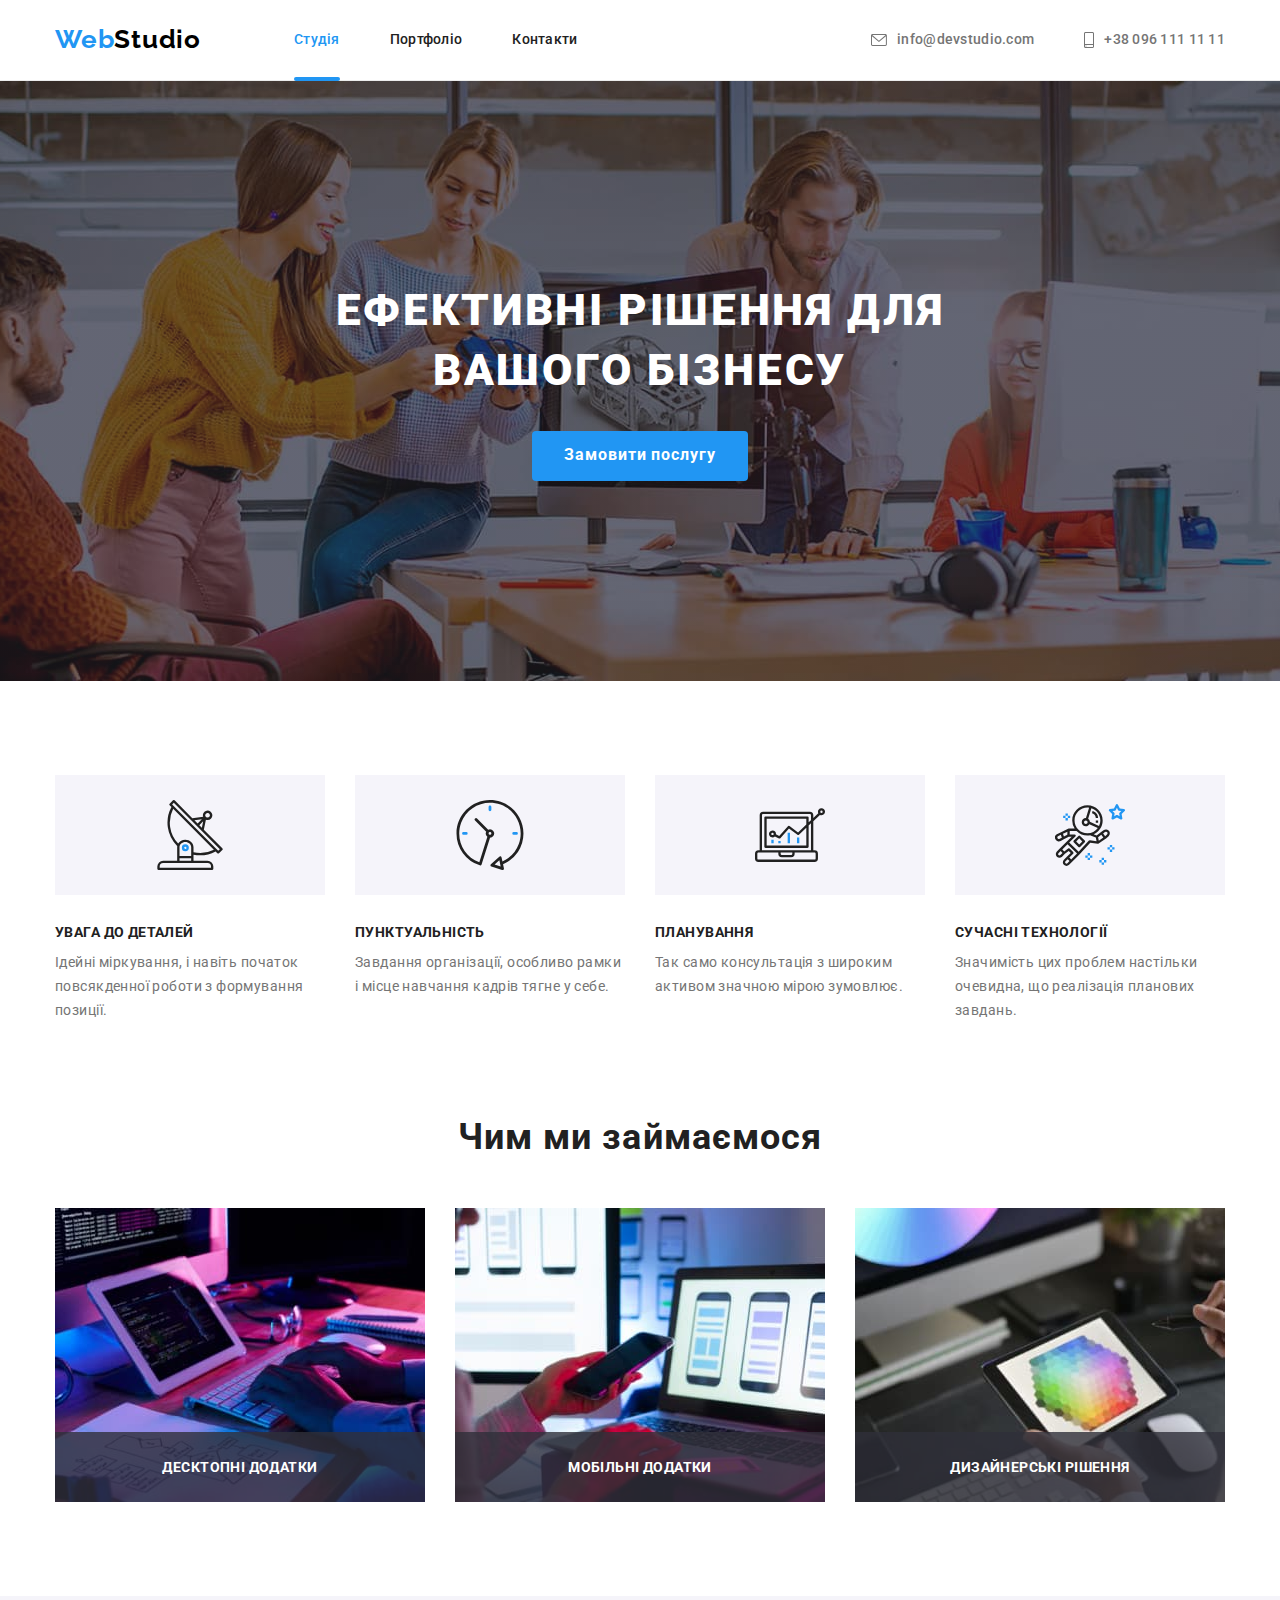
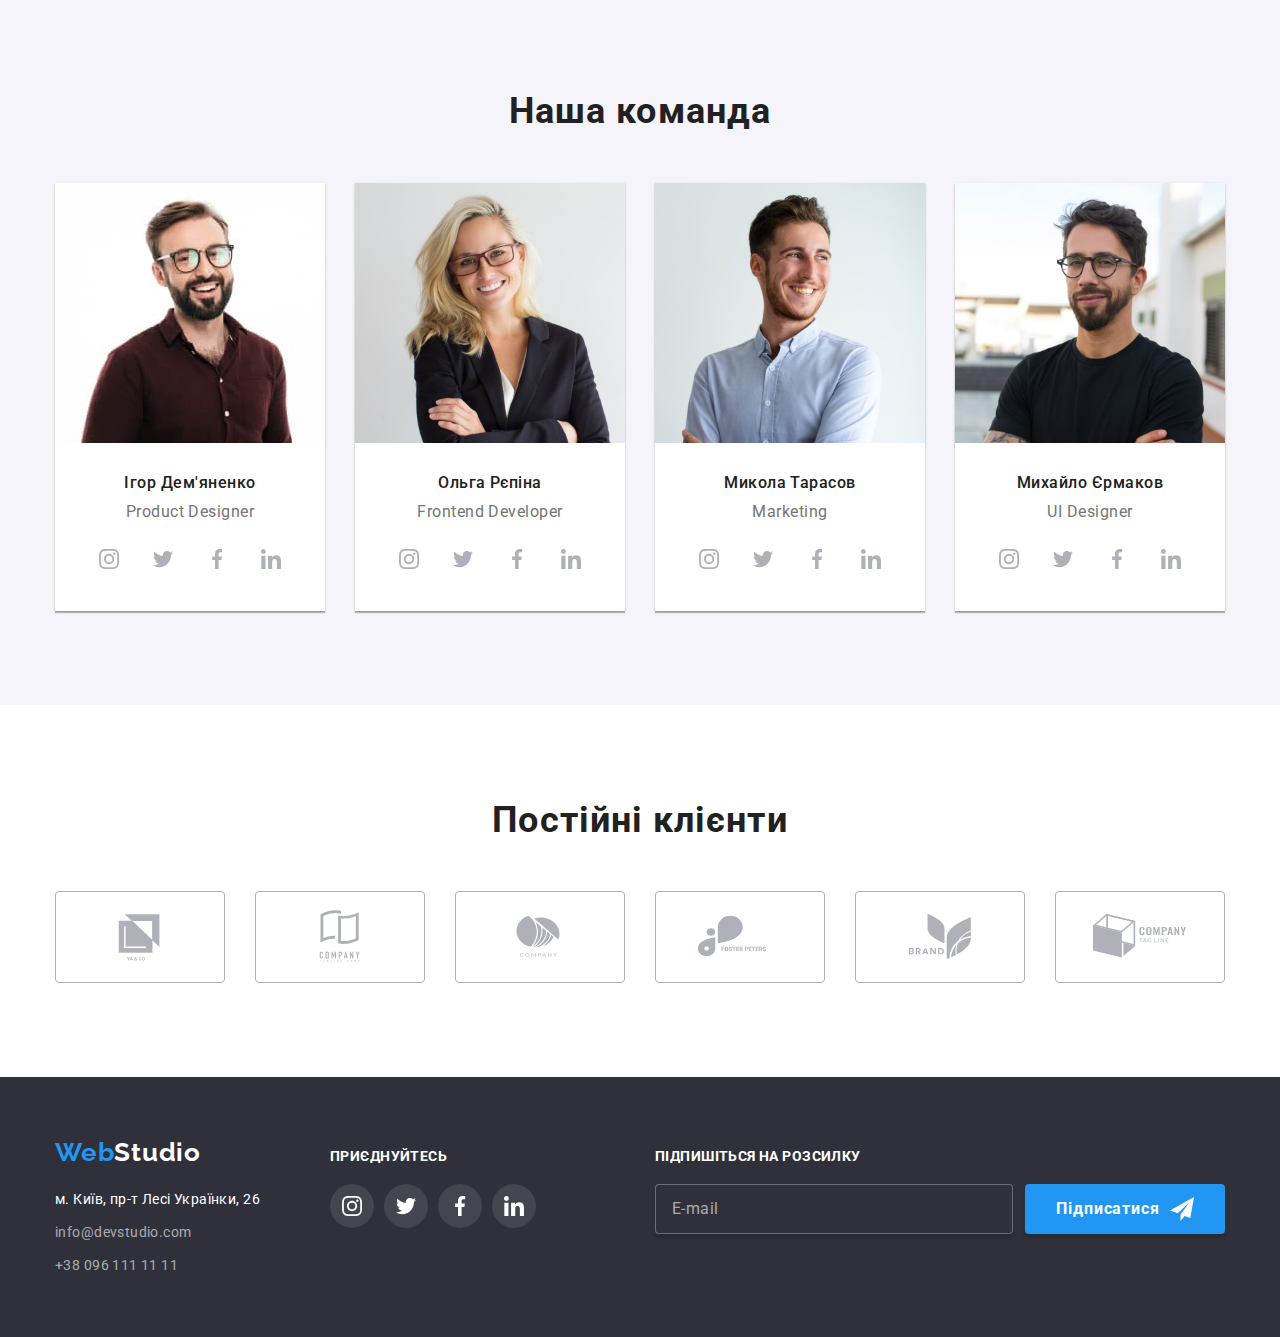
==== commit 37e47387: "Commit after checking" ====
--- a/index.html
+++ b/index.html
@@ -19,8 +19,8 @@
   </head>
   <body>
     <header class="header main-bg">
-      <div class="container main">
-        <nav class="main__nav">
+      <div class="container major">
+        <nav class="major__nav">
           <a href="" hreflang="en" class="logo link"
             ><span class="logo__text">Web</span>Studio</a
           >
@@ -70,9 +70,9 @@
       </div>
     </header>
     <main>
-      <section class="page-header overlay">
+      <section class="hero overlay">
         <div class="container">
-          <h1 class="page-header__title">Ефективні рішення для вашого бізнесу</h1>
+          <h1 class="hero__title">Ефективні рішення для вашого бізнесу</h1>
 
           <button type="button" class="btn-service" data-modal-open>
             Замовити послугу
@@ -268,7 +268,7 @@
 
                 <div class="social-team">
                   <ul class="join list">
-                    <li class="join__link">
+                    <li class="join__item">
                       <a href="" class="link join__icon-link ">
                         <svg class="join__icon">
                           <use
@@ -277,7 +277,7 @@
                         </svg>
                       </a>
                     </li>
-                    <li class="join__link">
+                    <li class="join__item">
                       <a href="" class="link join__icon-link ">
                         <svg class="join__icon">
                           <use
@@ -286,7 +286,7 @@
                         </svg>
                       </a>
                     </li>
-                    <li class="join__link">
+                    <li class="join__item">
                       <a href="" class="link join__icon-link ">
                         <svg class="join__icon">
                           <use
@@ -295,7 +295,7 @@
                         </svg>
                       </a>
                     </li>
-                    <li class="join__link">
+                    <li class="join__item">
                       <a href="" class="link join__icon-link">
                         <svg class="join__icon">
                           <use
@@ -321,7 +321,7 @@
                 <p lang="en" class="team__profession">Frontend Developer</p>
                 <div class="social-team">
                   <ul class="join list">
-                    <li class="join__link">
+                    <li class="join__item">
                       <a href="" class="link join__icon-link">
                         <svg class="join__icon">
                           <use
@@ -330,7 +330,7 @@
                         </svg>
                       </a>
                     </li>
-                    <li class="join__link">
+                    <li class="join__item">
                       <a href="" class="link join__icon-link">
                         <svg class="join__icon">
                           <use
@@ -339,7 +339,7 @@
                         </svg>
                       </a>
                     </li>
-                    <li class="join__link">
+                    <li class="join__item">
                       <a href="" class="link join__icon-link">
                         <svg class="join__icon">
                           <use
@@ -348,7 +348,7 @@
                         </svg>
                       </a>
                     </li>
-                    <li class="join__link">
+                    <li class="join__item">
                       <a href="" class="link join__icon-link">
                         <svg class="join__icon">
                           <use
@@ -375,7 +375,7 @@
                 <p lang="en" class="team__profession">Marketing</p>
                 <div class="social-team">
                   <ul class="join list">
-                    <li class="join__link">
+                    <li class="join__item">
                       <a href="" class="link join__icon-link">
                         <svg class="join__icon">
                           <use
@@ -384,7 +384,7 @@
                         </svg>
                       </a>
                     </li>
-                    <li class="join__link">
+                    <li class="join__item">
                       <a href="" class="link join__icon-link">
                         <svg class="join__icon">
                           <use
@@ -393,7 +393,7 @@
                         </svg>
                       </a>
                     </li>
-                    <li class="join__link">
+                    <li class="join__item">
                       <a href="" class="link join__icon-link">
                         <svg class="join__icon">
                           <use
@@ -402,7 +402,7 @@
                         </svg>
                       </a>
                     </li>
-                    <li class="join__link">
+                    <li class="join__item">
                       <a href="" class="link join__icon-link">
                         <svg class="join__icon">
                           <use
@@ -428,7 +428,7 @@
                 <p lang="en" class="team__profession">UI Designer</p>
                 <div class="social-team">
                   <ul class="join list">
-                    <li class="join__link">
+                    <li class="join__item">
                       <a href="" class="link join__icon-link">
                         <svg class="join__icon">
                           <use
@@ -437,7 +437,7 @@
                         </svg>
                       </a>
                     </li>
-                    <li class="join__link">
+                    <li class="join__item">
                       <a href="" class="link join__icon-link">
                         <svg class="join__icon">
                           <use
@@ -446,7 +446,7 @@
                         </svg>
                       </a>
                     </li>
-                    <li class="join__link">
+                    <li class="join__item">
                       <a href="" class="link join__icon-link">
                         <svg class="join__icon">
                           <use
@@ -455,7 +455,7 @@
                         </svg>
                       </a>
                     </li>
-                    <li class="join__link">
+                    <li class="join__item">
                       <a href="" class="link join__icon-link">
                         <svg class="join__icon">
                           <use
@@ -524,7 +524,7 @@
     <footer class="footer">
       <div class="container info">
         <div class="down">
-          <a href="" hreflang="en" class="logo logo-footer link"
+          <a href="" hreflang="en" class="logo logo__footer link"
             ><span class="logo__text">Web</span>Studio</a
           >
 
--- a/css/main.min.css
+++ b/css/main.min.css
@@ -1 +1 @@
-:root{--primary-text-color:#757575 ;--title-text-color: #212121;--accent-color: #2196F3;--primary-white-color: #ffffff;--black: #000000;--bg-color:#F5F5F5;--bg-color-dark: #2F303A;--bg-color-misty: #F5F4FA;--color-addr-footer: rgba(255, 255, 255, 0.6);--portfolio-card-gap: 30px}.visually-hidden{position:absolute;white-space:nowrap;width:1px;height:1px;overflow:hidden;border:0;padding:0;clip:rect(0 0 0 0);-webkit-clip-path:inset(50%);clip-path:inset(50%);margin:-1px}body{color:var(--primary-text-color);background-color:var(--primary-white-color);font-family:Roboto,sans-serif}.list{padding:0;margin:0;list-style:none}.link{text-decoration:none}.link:hover,.link:focus{color:var(--accent-color)}.current{color:var(--accent-color)}.current::after{display:inline-block;content:"";position:absolute;width:100%;height:4px;top:77px;background-color:var(--accent-color);border-radius:2px}img{display:block;max-width:100%;height:auto}.main-bg{background-color:var(--primary-white-color)}.container{margin-left:auto;margin-right:auto;width:1200px;padding-left:15px;padding-right:15px}.section{padding-top:94px;padding-bottom:94px}.section__title{color:var(--title-text-color);font-weight:700;font-size:36px;line-height:1.17;text-align:center;letter-spacing:.03em;margin-top:0;margin-bottom:50px}.no-padding-top{padding-top:0;padding-bottom:94px}.header{border-bottom:1px solid #ececec}.main{display:-webkit-box;display:-ms-flexbox;display:flex;-webkit-box-align:center;-ms-flex-align:center;align-items:center}.main__nav{display:-webkit-box;display:-ms-flexbox;display:flex;-webkit-box-align:center;-ms-flex-align:center;align-items:center}.logo{color:var(--black);font-family:Raleway,sans-serif;font-weight:700;font-size:26px;line-height:1.2;letter-spacing:.03em;padding-top:24px;padding-bottom:24px;-webkit-transition:color 250ms cubic-bezier(0.4, 0, 0.2, 1);transition:color 250ms cubic-bezier(0.4, 0, 0.2, 1)}.logo__text{color:var(--accent-color)}.logo-footer{display:inline-block;color:var(--primary-white-color);margin-bottom:20px;padding:0}.site{display:-webkit-box;display:-ms-flexbox;display:flex;margin-left:93px}.site__link{display:block;display:-webkit-box;display:-ms-flexbox;display:flex;padding-top:32px;padding-bottom:32px;color:var(--title-text-color);font-weight:500;font-size:14px;line-height:1.14;letter-spacing:.02em;-webkit-transition:color 250ms cubic-bezier(0.4, 0, 0.2, 1);transition:color 250ms cubic-bezier(0.4, 0, 0.2, 1)}.site__item{position:relative}.site__item:not(:last-child){margin-right:50px}.contacts-header{display:-webkit-box;display:-ms-flexbox;display:flex;margin-left:auto}.contacts-header__link{display:-webkit-box;display:-ms-flexbox;display:flex;-webkit-box-align:center;-ms-flex-align:center;align-items:center;padding-top:32px;padding-bottom:32px;color:var(--primary-text-color);font-weight:500;font-size:14px;line-height:1.14;letter-spacing:.02em;-webkit-transition:color 250ms cubic-bezier(0.4, 0, 0.2, 1);transition:color 250ms cubic-bezier(0.4, 0, 0.2, 1)}.contacts-header__item:last-child{margin-left:50px}.contacts-header__icon-envelope,.contacts-header__icon-smartphone{margin-right:10px;fill:currentColor}.contacts-footer__link{color:var(--color-addr-footer);font-style:normal;font-weight:400;font-size:14px;line-height:1.7;letter-spacing:.03em}.contacts-footer__territorially{color:var(--primary-white-color);font-style:normal;font-weight:400;font-size:14px;line-height:1.7;letter-spacing:.03em}.contacts-footer__contacts:not(:last-child){margin-bottom:9px}.page-header{background-color:var(--bg-color-dark);text-align:center;padding-top:200px;padding-bottom:200px}.page-header__title{color:var(--primary-white-color);font-weight:900;font-size:44px;line-height:1.36;text-align:center;letter-spacing:.06em;text-transform:uppercase;margin-top:0;margin-bottom:30px;width:700px;margin-left:auto;margin-right:auto}.overlay{max-width:1600px;height:600px;margin-left:auto;margin-right:auto;background-image:-webkit-gradient(linear, left top, right top, from(rgba(47, 48, 58, 0.4)), to(rgba(47, 48, 58, 0.4))),url("../images/bgmain.jpg");background-image:linear-gradient(to right, rgba(47, 48, 58, 0.4), rgba(47, 48, 58, 0.4)),url("../images/bgmain.jpg");background-repeat:no-repeat;background-position:center;background-size:cover}.btn-service{width:216px;height:50px;color:var(--primary-white-color);background-color:var(--accent-color);border-color:rgba(0,0,0,0);font-family:inherit;font-weight:700;font-size:16px;line-height:1.9;letter-spacing:.06em;border-radius:4px;cursor:pointer}.backdrop{position:fixed;top:0;left:0;z-index:1;width:100%;height:100%;background-color:rgba(0,0,0,.2);opacity:1;-webkit-transition:opacity 250ms cubic-bezier(0.4, 0, 0.2, 1);transition:opacity 250ms cubic-bezier(0.4, 0, 0.2, 1)}.backdrop.is-hidden{opacity:0;pointer-events:none}.modal{position:absolute;top:50%;left:50%;display:-webkit-box;display:-ms-flexbox;display:flex;-webkit-box-pack:center;-ms-flex-pack:center;justify-content:center;-ms-flex-line-pack:center;align-content:center;padding:40px;width:528px;min-height:581px;background-color:var(--primary-white-color);-webkit-box-shadow:0px 1px 3px rgba(0,0,0,.12),0px 1px 1px rgba(0,0,0,.14),0px 2px 1px rgba(0,0,0,.2);box-shadow:0px 1px 3px rgba(0,0,0,.12),0px 1px 1px rgba(0,0,0,.14),0px 2px 1px rgba(0,0,0,.2);border-radius:4px;-webkit-transform:translate(-50%, -50%) scale(1);transform:translate(-50%, -50%) scale(1);-webkit-transition:-webkit-transform 250ms cubic-bezier(0.4, 0, 0.2, 1);transition:-webkit-transform 250ms cubic-bezier(0.4, 0, 0.2, 1);transition:transform 250ms cubic-bezier(0.4, 0, 0.2, 1);transition:transform 250ms cubic-bezier(0.4, 0, 0.2, 1), -webkit-transform 250ms cubic-bezier(0.4, 0, 0.2, 1)}.modal__title{margin-top:0;margin-bottom:12px;font-style:normal;font-weight:700;font-size:20px;line-height:23px;text-align:center;letter-spacing:.03em;color:var(--black)}.backdrop.is-hidden .modal{-webkit-transform:translate(-50%, -50%) scale(0.9);transform:translate(-50%, -50%) scale(0.9)}.btn-modal{display:-webkit-box;display:-ms-flexbox;display:flex;-webkit-box-pack:center;-ms-flex-pack:center;justify-content:center;-webkit-box-align:center;-ms-flex-align:center;align-items:center;position:absolute;top:8px;right:8px;width:30px;height:30px;padding:0;background-color:var(--primary-white-color);cursor:pointer;border:1px solid rgba(0,0,0,.1);border-radius:50%}.btn-modal__icon{width:18px;height:18px;fill:var(--black);-webkit-transition:fill 250ms cubic-bezier(0.4, 0, 0.2, 1);transition:fill 250ms cubic-bezier(0.4, 0, 0.2, 1)}.btn-modal:hover .btn-modal__icon,.btn-modal:focus .btn-modal__icon{fill:var(--accent-color)}.form{width:100%;height:100%;text-align:left}.form__label{display:block;margin-bottom:4px;color:var(--primary-text-color);font-style:normal;font-weight:400;font-size:12px;line-height:14px;letter-spacing:.01em}.form__field{position:relative;margin-bottom:10px;display:-webkit-box;display:-ms-flexbox;display:flex;-webkit-box-orient:vertical;-webkit-box-direction:normal;-ms-flex-direction:column;flex-direction:column}.form__field:nth-child(6){margin-bottom:20px}.form__input{width:100%;height:40px;padding-left:42px;border:1px solid rgba(33,33,33,.2);border-radius:4px;-webkit-transition:border 250ms cubic-bezier(0.4, 0, 0.2, 1);transition:border 250ms cubic-bezier(0.4, 0, 0.2, 1);cursor:pointer}.form__input:focus{border:1px solid var(--accent-color)}.form__icon{position:absolute;top:50%;left:12px;fill:var(--black);-webkit-transition:fill 250ms cubic-bezier(0.4, 0, 0.2, 1);transition:fill 250ms cubic-bezier(0.4, 0, 0.2, 1)}.form__input:focus+.form__icon{fill:var(--accent-color)}.textarea{display:block;width:448px;height:120px;padding:12px 16px;resize:none;border:1px solid rgba(33,33,33,.2);border-radius:4px;-webkit-transition:border 250ms cubic-bezier(0.4, 0, 0.2, 1);transition:border 250ms cubic-bezier(0.4, 0, 0.2, 1);cursor:pointer}.textarea::-webkit-input-placeholder{color:rgba(117,117,117,.5);font-style:normal;font-weight:400;font-size:12px;line-height:14px;letter-spacing:.01em}.textarea::-moz-placeholder{color:rgba(117,117,117,.5);font-style:normal;font-weight:400;font-size:12px;line-height:14px;letter-spacing:.01em}.textarea:-ms-input-placeholder{color:rgba(117,117,117,.5);font-style:normal;font-weight:400;font-size:12px;line-height:14px;letter-spacing:.01em}.textarea::-ms-input-placeholder{color:rgba(117,117,117,.5);font-style:normal;font-weight:400;font-size:12px;line-height:14px;letter-spacing:.01em}.textarea::placeholder{color:rgba(117,117,117,.5);font-style:normal;font-weight:400;font-size:12px;line-height:14px;letter-spacing:.01em}.textarea:focus{border:1px solid var(--accent-color)}.agreement{display:-webkit-box;display:-ms-flexbox;display:flex;-webkit-box-align:center;-ms-flex-align:center;align-items:center;-webkit-box-pack:center;-ms-flex-pack:center;justify-content:center;margin-bottom:30px}.agreement__text{margin-left:8.38px;font-style:normal;font-weight:400;font-size:14px;line-height:24px;letter-spacing:.03em;color:var(--primary-text-color)}.agreement__link{color:var(--accent-color);text-decoration:underline}.agreement__checkbox{position:absolute;white-space:nowrap;width:1px;height:1px;overflow:hidden;border:0;padding:0;clip:rect(0 0 0 0);-webkit-clip-path:inset(50%);clip-path:inset(50%)}.agreement__icon{display:inline-block;width:16px;height:15px;border:2px solid var(--black);border-radius:4px;-webkit-transition:border 250ms cubic-bezier(0.4, 0, 0.2, 1);transition:border 250ms cubic-bezier(0.4, 0, 0.2, 1)}.agreement__icon:focus{border:2px solid var(--accent-color)}.agreement__checkbox:checked~.agreement__icon{border-color:rgba(0,0,0,0);background-color:var(--accent-color);background-image:url(../images/icons.svg/check.svg);background-size:contain}.btn-submit{display:-webkit-box;display:-ms-flexbox;display:flex;-webkit-box-pack:center;-ms-flex-pack:center;justify-content:center;-webkit-box-align:center;-ms-flex-align:center;align-items:center;width:200px;height:50px;padding:0;margin-left:auto;margin-right:auto;color:var(--primary-white-color);background-color:var(--accent-color);border-color:rgba(0,0,0,0);-webkit-box-shadow:0px 4px 4px rgba(0,0,0,.15);box-shadow:0px 4px 4px rgba(0,0,0,.15);border-radius:4px;cursor:pointer}.features{display:-webkit-box;display:-ms-flexbox;display:flex}.features__title{color:var(--title-text-color);font-weight:700;font-size:14px;line-height:1.14;letter-spacing:.03em;text-transform:uppercase;margin-top:0;margin-bottom:10px}.features__details{font-size:14px;line-height:1.7;letter-spacing:.03em;margin-top:0;margin-bottom:0}.features__icon{display:-webkit-box;display:-ms-flexbox;display:flex;-webkit-box-pack:center;-ms-flex-pack:center;justify-content:center;-webkit-box-align:center;-ms-flex-align:center;align-items:center;width:270px;height:120px;margin-bottom:30px;background-color:#f5f4fa}.features__item{width:270px;margin-right:30px}.features__item:last-child{margin-right:0}.work{display:-webkit-box;display:-ms-flexbox;display:flex}.work__descr{display:inline-block;position:absolute;bottom:0;left:0;display:-webkit-box;display:-ms-flexbox;display:flex;-webkit-box-pack:center;-ms-flex-pack:center;justify-content:center;-webkit-box-align:center;-ms-flex-align:center;align-items:center;width:100%;height:70px;background-color:rgba(47,48,58,.8)}.work__text{margin-top:0;margin-bottom:0;font-weight:700;font-size:14px;line-height:16px;text-align:center;letter-spacing:.03em;text-transform:uppercase;color:var(--primary-white-color)}.work__foto{position:relative;width:370px;margin-right:30px}.work__foto:last-child{margin-right:0}.our-team{background-color:var(--bg-color-misty)}.team{display:-webkit-box;display:-ms-flexbox;display:flex}.team__info{padding:30px}.team__subtitle{color:var(--title-text-color);font-weight:500;font-size:16px;line-height:1.19;text-align:center;letter-spacing:.03em;margin-top:0;margin-bottom:10px}.team__profession{line-height:1.19;text-align:center;letter-spacing:.03em;margin-top:0;margin-bottom:16px}.team__item{width:270px;background-color:var(--primary-white-color);-webkit-box-shadow:0px 1px 3px rgba(0,0,0,.12),0px 1px 1px rgba(0,0,0,.14),0px 2px 1px rgba(0,0,0,.2);box-shadow:0px 1px 3px rgba(0,0,0,.12),0px 1px 1px rgba(0,0,0,.14),0px 2px 1px rgba(0,0,0,.2)}.team__item:not(:last-child){margin-right:30px}.social-team{display:-webkit-box;display:-ms-flexbox;display:flex;-webkit-box-pack:center;-ms-flex-pack:center;justify-content:center;-webkit-box-align:center;-ms-flex-align:center;align-items:center}.join__item{width:44px;height:44px}.join__item:not(:last-child){margin-right:10px}.join__icon{width:20px;height:20px}.join__icon-link{display:-webkit-box;display:-ms-flexbox;display:flex;width:100%;height:100%;border-radius:50%;-webkit-box-pack:center;-ms-flex-pack:center;justify-content:center;-webkit-box-align:center;-ms-flex-align:center;align-items:center;fill:#afb1b8;background-color:var(--primary-white-color);-webkit-transition:fill 250ms cubic-bezier(0.4, 0, 0.2, 1),background-color 250ms cubic-bezier(0.4, 0, 0.2, 1);transition:fill 250ms cubic-bezier(0.4, 0, 0.2, 1),background-color 250ms cubic-bezier(0.4, 0, 0.2, 1)}.join__icon-link:hover,.join__icon-link:focus{fill:var(--primary-white-color);background-color:var(--accent-color)}.clients{display:-webkit-box;display:-ms-flexbox;display:flex}.inline{display:inline-block}.clients__item{width:170px;height:92px}.clients__item:not(:last-child){margin-right:30px}.clients__logo{width:170px;height:92px;display:-webkit-box;display:-ms-flexbox;display:flex;-webkit-box-pack:center;-ms-flex-pack:center;justify-content:center;-webkit-box-align:center;-ms-flex-align:center;align-items:center;border:1px solid #afb1b8;border-radius:4px;fill:#afb1b8;-webkit-transition:border 250ms cubic-bezier(0.4, 0, 0.2, 1),fill 250ms cubic-bezier(0.4, 0, 0.2, 1);transition:border 250ms cubic-bezier(0.4, 0, 0.2, 1),fill 250ms cubic-bezier(0.4, 0, 0.2, 1)}.clients__logo:hover,.clients__logo:focus{border:1px solid var(--accent-color);fill:var(--accent-color)}.filters{display:-webkit-box;display:-ms-flexbox;display:flex;-webkit-box-pack:center;-ms-flex-pack:center;justify-content:center;margin-bottom:56px}.filters__item:not(:last-child){margin-right:8px}.btn-filters{color:var(--title-text-color);background-color:var(--bg-color-misty);border-color:rgba(0,0,0,0);font-weight:500;font-size:16px;line-height:1.6;text-align:center;border-radius:4px;letter-spacing:.03em;font-family:inherit;cursor:pointer;min-width:73px;padding:6px 22px;-webkit-box-shadow:none;box-shadow:none;-webkit-transition:color 250ms cubic-bezier(0.4, 0, 0.2, 1),background-color 250ms cubic-bezier(0.4, 0, 0.2, 1),-webkit-box-shadow 250ms cubic-bezier(0.4, 0, 0.2, 1);transition:color 250ms cubic-bezier(0.4, 0, 0.2, 1),background-color 250ms cubic-bezier(0.4, 0, 0.2, 1),-webkit-box-shadow 250ms cubic-bezier(0.4, 0, 0.2, 1);transition:color 250ms cubic-bezier(0.4, 0, 0.2, 1),background-color 250ms cubic-bezier(0.4, 0, 0.2, 1),box-shadow 250ms cubic-bezier(0.4, 0, 0.2, 1);transition:color 250ms cubic-bezier(0.4, 0, 0.2, 1),background-color 250ms cubic-bezier(0.4, 0, 0.2, 1),box-shadow 250ms cubic-bezier(0.4, 0, 0.2, 1),-webkit-box-shadow 250ms cubic-bezier(0.4, 0, 0.2, 1)}.btn-filters:hover,.btn-filters:focus{color:var(--primary-white-color);background-color:var(--accent-color);-webkit-box-shadow:0px 3px 1px rgba(0,0,0,.1),0px 1px 2px rgba(0,0,0,.08),0px 2px 2px rgba(0,0,0,.12);box-shadow:0px 3px 1px rgba(0,0,0,.1),0px 1px 2px rgba(0,0,0,.08),0px 2px 2px rgba(0,0,0,.12)}.portfolio{display:-webkit-box;display:-ms-flexbox;display:flex;-ms-flex-wrap:wrap;flex-wrap:wrap;margin-right:calc(-1*var(--portfolio-card-gap));margin-bottom:calc(-1*var(--portfolio-card-gap))}.portfolio__card{width:370px;-ms-flex-preferred-size:calc(33.3333333333% - var(--portfolio-card-gap));flex-basis:calc(33.3333333333% - var(--portfolio-card-gap));margin-right:var(--portfolio-card-gap);margin-bottom:var(--portfolio-card-gap)}.portfolio__text{padding:20px 24px;border:1px solid #eee;border-top:0}.portfolio__subtitle{color:var(--title-text-color);font-weight:700;font-size:18px;line-height:2;letter-spacing:.06em;margin-top:0;margin-bottom:4px}.portfolio__description{padding:0;margin:0;line-height:1.9;letter-spacing:.03em}.portfolio__thumb{position:relative;overflow:hidden}.portfolio__link{display:block;text-decoration:none;color:currentColor;-webkit-box-shadow:none;box-shadow:none;-webkit-transition:-webkit-box-shadow 250ms cubic-bezier(0.4, 0, 0.2, 1);transition:-webkit-box-shadow 250ms cubic-bezier(0.4, 0, 0.2, 1);transition:box-shadow 250ms cubic-bezier(0.4, 0, 0.2, 1);transition:box-shadow 250ms cubic-bezier(0.4, 0, 0.2, 1), -webkit-box-shadow 250ms cubic-bezier(0.4, 0, 0.2, 1)}.portfolio__link:hover,.portfolio__link:focus{-webkit-box-shadow:0px 1px 1px rgba(0,0,0,.12),0px 4px 4px rgba(0,0,0,.06),1px 4px 6px rgba(0,0,0,.16);box-shadow:0px 1px 1px rgba(0,0,0,.12),0px 4px 4px rgba(0,0,0,.06),1px 4px 6px rgba(0,0,0,.16)}.overlay-portfolio{position:absolute;top:0;left:0;content:"";width:100%;height:100%;display:-webkit-box;display:-ms-flexbox;display:flex;-webkit-box-pack:center;-ms-flex-pack:center;justify-content:center;-webkit-box-align:center;-ms-flex-align:center;align-items:center;background-color:rgba(33,150,243,.9);-webkit-transform:translateY(101%);transform:translateY(101%);-webkit-transition:-webkit-transform 250ms cubic-bezier(0.4, 0, 0.2, 1);transition:-webkit-transform 250ms cubic-bezier(0.4, 0, 0.2, 1);transition:transform 250ms cubic-bezier(0.4, 0, 0.2, 1);transition:transform 250ms cubic-bezier(0.4, 0, 0.2, 1), -webkit-transform 250ms cubic-bezier(0.4, 0, 0.2, 1)}.portfolio__link:hover .overlay-portfolio,.portfolio__link:focus .overlay-portfolio{-webkit-transform:translateY(0);transform:translateY(0)}.overlay-portfolio__text{display:block;position:absolute;top:50%;left:50%;-webkit-transform:translate(-50%, -50%);transform:translate(-50%, -50%);width:322px;height:168px;font-weight:400;font-size:18px;line-height:28px;letter-spacing:.03em;color:var(--primary-white-color)}.footer{background-color:var(--bg-color-dark);padding-top:60px;padding-bottom:60px}.down{-webkit-box-pack:start;-ms-flex-pack:start;justify-content:flex-start;margin-right:70px}.info{display:-webkit-box;display:-ms-flexbox;display:flex;-webkit-box-align:baseline;-ms-flex-align:baseline;align-items:baseline}.social{margin-right:auto}.social__title{font-family:"Roboto";font-weight:700;font-size:14px;line-height:16px;letter-spacing:.03em;text-transform:uppercase;color:var(--primary-white-color);margin-top:0;margin-bottom:20px}.join{display:-webkit-box;display:-ms-flexbox;display:flex}.join__icon-social{width:20px;height:20px;fill:var(--primary-white-color)}.join__link{display:-webkit-box;display:-ms-flexbox;display:flex;width:44px;height:44px;background-color:rgba(255,255,255,.1);border-radius:50%;-webkit-box-pack:center;-ms-flex-pack:center;justify-content:center;-webkit-box-align:center;-ms-flex-align:center;align-items:center;-webkit-transition:background-color 250ms cubic-bezier(0.4, 0, 0.2, 1);transition:background-color 250ms cubic-bezier(0.4, 0, 0.2, 1)}.join__link:hover,.join__link:focus{background-color:var(--accent-color)}.sign-up{display:-webkit-box;display:-ms-flexbox;display:flex;-webkit-box-align:baseline;-ms-flex-align:baseline;align-items:baseline}.sign-up__input{width:358px;height:50px;margin-right:12px;padding-left:16px;color:var(--primary-white-color);background-color:var(--bg-color-dark);border:1px solid rgba(255,255,255,.3);-webkit-box-shadow:0px 4px 4px rgba(0,0,0,.15);box-shadow:0px 4px 4px rgba(0,0,0,.15);border-radius:4px;-webkit-transition:border 250ms cubic-bezier(0.4, 0, 0.2, 1);transition:border 250ms cubic-bezier(0.4, 0, 0.2, 1);cursor:pointer}.sign-up__input:focus{border:1px solid var(--accent-color)}.sign-up__input::-webkit-input-placeholder{font-style:normal;font-weight:400;font-size:16px;line-height:20px;letter-spacing:.03em;color:rgba(255,255,255,.6)}.sign-up__input::-moz-placeholder{font-style:normal;font-weight:400;font-size:16px;line-height:20px;letter-spacing:.03em;color:rgba(255,255,255,.6)}.sign-up__input:-ms-input-placeholder{font-style:normal;font-weight:400;font-size:16px;line-height:20px;letter-spacing:.03em;color:rgba(255,255,255,.6)}.sign-up__input::-ms-input-placeholder{font-style:normal;font-weight:400;font-size:16px;line-height:20px;letter-spacing:.03em;color:rgba(255,255,255,.6)}.sign-up__input::placeholder{font-style:normal;font-weight:400;font-size:16px;line-height:20px;letter-spacing:.03em;color:rgba(255,255,255,.6)}.btn-sign{font-style:normal;font-weight:700;font-size:16px;line-height:30px;letter-spacing:.06em}.btn-sign__icon-send{margin-left:10px;fill:var(--primary-white-color)}/*# sourceMappingURL=main.min.css.map */+body{color:var(--primary-text-color);background-color:var(--primary-white-color);font-family:Roboto,sans-serif}.list{padding:0;margin:0;list-style:none}.link{text-decoration:none}.link:hover,.link:focus{color:var(--accent-color)}.link.current{color:var(--accent-color)}.current::after{display:inline-block;content:"";position:absolute;width:100%;height:4px;top:77px;background-color:var(--accent-color);border-radius:2px}img{display:block;max-width:100%;height:auto}.main-bg{background-color:var(--primary-white-color)}:root{--primary-text-color:#757575 ;--title-text-color: #212121;--accent-color: #2196F3;--primary-white-color: #ffffff;--black: #000000;--bg-color:#F5F5F5;--bg-color-dark: #2F303A;--bg-color-misty: #F5F4FA;--color-addr-footer: rgba(255, 255, 255, 0.6);--portfolio-card-gap: 30px}.visually-hidden{position:absolute;white-space:nowrap;width:1px;height:1px;overflow:hidden;border:0;padding:0;clip:rect(0 0 0 0);-webkit-clip-path:inset(50%);clip-path:inset(50%);margin:-1px}.container{margin-left:auto;margin-right:auto;width:1200px;padding-left:15px;padding-right:15px}.section{padding-top:94px;padding-bottom:94px}.section__title{color:var(--title-text-color);font-weight:700;font-size:36px;line-height:1.17;text-align:center;letter-spacing:.03em;margin-top:0;margin-bottom:50px}.no-padding-top{padding-top:0;padding-bottom:94px}.header{border-bottom:1px solid #ececec}.major{display:-webkit-box;display:-ms-flexbox;display:flex;-webkit-box-align:center;-ms-flex-align:center;align-items:center}.major__nav{display:-webkit-box;display:-ms-flexbox;display:flex;-webkit-box-align:center;-ms-flex-align:center;align-items:center}.logo{color:var(--black);font-family:Raleway,sans-serif;font-weight:700;font-size:26px;line-height:1.2;letter-spacing:.03em;padding-top:24px;padding-bottom:24px;-webkit-transition:color 250ms cubic-bezier(0.4, 0, 0.2, 1);transition:color 250ms cubic-bezier(0.4, 0, 0.2, 1)}.logo__text{color:var(--accent-color)}.logo__footer{display:block;color:var(--primary-white-color);margin-bottom:20px;padding:0}.site{display:-webkit-box;display:-ms-flexbox;display:flex;margin-left:93px}.site__link{display:block;display:-webkit-box;display:-ms-flexbox;display:flex;padding-top:32px;padding-bottom:32px;color:var(--title-text-color);font-weight:500;font-size:14px;line-height:1.14;letter-spacing:.02em;-webkit-transition:color 250ms cubic-bezier(0.4, 0, 0.2, 1);transition:color 250ms cubic-bezier(0.4, 0, 0.2, 1)}.site__item{position:relative}.site__item:not(:last-child){margin-right:50px}.contacts-header{display:-webkit-box;display:-ms-flexbox;display:flex;margin-left:auto}.contacts-header__link{display:-webkit-box;display:-ms-flexbox;display:flex;-webkit-box-align:center;-ms-flex-align:center;align-items:center;padding-top:32px;padding-bottom:32px;color:var(--primary-text-color);font-weight:500;font-size:14px;line-height:1.14;letter-spacing:.02em;-webkit-transition:color 250ms cubic-bezier(0.4, 0, 0.2, 1);transition:color 250ms cubic-bezier(0.4, 0, 0.2, 1)}.contacts-header__item:last-child{margin-left:50px}.contacts-header__icon-envelope,.contacts-header__icon-smartphone{margin-right:10px;fill:currentColor}.contacts-footer__link{color:var(--color-addr-footer);font-style:normal;font-weight:400;font-size:14px;line-height:1.7;letter-spacing:.03em}.contacts-footer__territorially{color:var(--primary-white-color);font-style:normal;font-weight:400;font-size:14px;line-height:1.7;letter-spacing:.03em}.contacts-footer__contacts:not(:last-child){margin-bottom:9px}.hero{background-color:var(--bg-color-dark);text-align:center;padding-top:200px;padding-bottom:200px}.hero__title{color:var(--primary-white-color);font-weight:900;font-size:44px;line-height:1.36;text-align:center;letter-spacing:.06em;text-transform:uppercase;margin-top:0;margin-bottom:30px;width:700px;margin-left:auto;margin-right:auto}.overlay{max-width:1600px;height:600px;margin-left:auto;margin-right:auto;background-image:-webkit-gradient(linear, left top, right top, from(rgba(47, 48, 58, 0.4)), to(rgba(47, 48, 58, 0.4))),url("../images/bgmain.jpg");background-image:linear-gradient(to right, rgba(47, 48, 58, 0.4), rgba(47, 48, 58, 0.4)),url("../images/bgmain.jpg");background-repeat:no-repeat;background-position:center;background-size:cover}.btn-service{width:216px;height:50px;color:var(--primary-white-color);background-color:var(--accent-color);border-color:rgba(0,0,0,0);font-family:inherit;font-weight:700;font-size:16px;line-height:1.9;letter-spacing:.06em;border-radius:4px;cursor:pointer}.btn-sign{font-weight:700;font-size:16px;line-height:30px;letter-spacing:.06em}.btn-sign__icon-send{margin-left:10px;fill:var(--primary-white-color)}.btn-modal{display:-webkit-box;display:-ms-flexbox;display:flex;-webkit-box-pack:center;-ms-flex-pack:center;justify-content:center;-webkit-box-align:center;-ms-flex-align:center;align-items:center;position:absolute;top:8px;right:8px;width:30px;height:30px;padding:0;background-color:var(--primary-white-color);cursor:pointer;border:1px solid rgba(0,0,0,.1);border-radius:50%}.btn-modal__icon{width:18px;height:18px;fill:var(--black);-webkit-transition:fill 250ms cubic-bezier(0.4, 0, 0.2, 1);transition:fill 250ms cubic-bezier(0.4, 0, 0.2, 1)}.btn-modal:hover .btn-modal__icon,.btn-modal:focus .btn-modal__icon{fill:var(--accent-color)}.btn-submit{display:-webkit-box;display:-ms-flexbox;display:flex;-webkit-box-pack:center;-ms-flex-pack:center;justify-content:center;-webkit-box-align:center;-ms-flex-align:center;align-items:center;width:200px;height:50px;padding:0;margin-left:auto;margin-right:auto;color:var(--primary-white-color);background-color:var(--accent-color);border-color:rgba(0,0,0,0);-webkit-box-shadow:0px 4px 4px rgba(0,0,0,.15);box-shadow:0px 4px 4px rgba(0,0,0,.15);border-radius:4px;cursor:pointer}.btn-filters{color:var(--title-text-color);background-color:var(--bg-color-misty);border-color:rgba(0,0,0,0);font-weight:500;font-size:16px;line-height:1.6;text-align:center;border-radius:4px;letter-spacing:.03em;font-family:inherit;cursor:pointer;min-width:73px;padding:6px 22px;-webkit-box-shadow:none;box-shadow:none;-webkit-transition:color 250ms cubic-bezier(0.4, 0, 0.2, 1),background-color 250ms cubic-bezier(0.4, 0, 0.2, 1),-webkit-box-shadow 250ms cubic-bezier(0.4, 0, 0.2, 1);transition:color 250ms cubic-bezier(0.4, 0, 0.2, 1),background-color 250ms cubic-bezier(0.4, 0, 0.2, 1),-webkit-box-shadow 250ms cubic-bezier(0.4, 0, 0.2, 1);transition:color 250ms cubic-bezier(0.4, 0, 0.2, 1),background-color 250ms cubic-bezier(0.4, 0, 0.2, 1),box-shadow 250ms cubic-bezier(0.4, 0, 0.2, 1);transition:color 250ms cubic-bezier(0.4, 0, 0.2, 1),background-color 250ms cubic-bezier(0.4, 0, 0.2, 1),box-shadow 250ms cubic-bezier(0.4, 0, 0.2, 1),-webkit-box-shadow 250ms cubic-bezier(0.4, 0, 0.2, 1)}.btn-filters:hover,.btn-filters:focus{color:var(--primary-white-color);background-color:var(--accent-color);-webkit-box-shadow:0px 3px 1px rgba(0,0,0,.1),0px 1px 2px rgba(0,0,0,.08),0px 2px 2px rgba(0,0,0,.12);box-shadow:0px 3px 1px rgba(0,0,0,.1),0px 1px 2px rgba(0,0,0,.08),0px 2px 2px rgba(0,0,0,.12)}.features{display:-webkit-box;display:-ms-flexbox;display:flex}.features__title{color:var(--title-text-color);font-weight:700;font-size:14px;line-height:1.14;letter-spacing:.03em;text-transform:uppercase;margin-top:0;margin-bottom:10px}.features__details{font-size:14px;line-height:1.7;letter-spacing:.03em;margin-top:0;margin-bottom:0}.features__icon{display:-webkit-box;display:-ms-flexbox;display:flex;-webkit-box-pack:center;-ms-flex-pack:center;justify-content:center;-webkit-box-align:center;-ms-flex-align:center;align-items:center;width:270px;height:120px;margin-bottom:30px;background-color:#f5f4fa}.features__item{width:270px;margin-right:30px}.features__item:last-child{margin-right:0}.work{display:-webkit-box;display:-ms-flexbox;display:flex}.work__descr{display:inline-block;position:absolute;bottom:0;left:0;display:-webkit-box;display:-ms-flexbox;display:flex;-webkit-box-pack:center;-ms-flex-pack:center;justify-content:center;-webkit-box-align:center;-ms-flex-align:center;align-items:center;width:100%;height:70px;background-color:rgba(47,48,58,.8)}.work__text{margin-top:0;margin-bottom:0;font-weight:700;font-size:14px;line-height:16px;text-align:center;letter-spacing:.03em;text-transform:uppercase;color:var(--primary-white-color)}.work__foto{position:relative;width:370px;margin-right:30px}.work__foto:last-child{margin-right:0}.our-team{background-color:var(--bg-color-misty)}.team{display:-webkit-box;display:-ms-flexbox;display:flex}.team__info{padding:30px}.team__subtitle{color:var(--title-text-color);font-weight:500;font-size:16px;line-height:1.19;text-align:center;letter-spacing:.03em;margin-top:0;margin-bottom:10px}.team__profession{line-height:1.19;text-align:center;letter-spacing:.03em;margin-top:0;margin-bottom:16px}.team__item{width:270px;background-color:var(--primary-white-color);-webkit-box-shadow:0px 1px 3px rgba(0,0,0,.12),0px 1px 1px rgba(0,0,0,.14),0px 2px 1px rgba(0,0,0,.2);box-shadow:0px 1px 3px rgba(0,0,0,.12),0px 1px 1px rgba(0,0,0,.14),0px 2px 1px rgba(0,0,0,.2)}.team__item:not(:last-child){margin-right:30px}.social{margin-right:auto}.social__title{font-family:"Roboto";font-weight:700;font-size:14px;line-height:16px;letter-spacing:.03em;text-transform:uppercase;color:var(--primary-white-color);margin-top:0;margin-bottom:20px}.join{display:-webkit-box;display:-ms-flexbox;display:flex}.join__icon-social{width:20px;height:20px;fill:var(--primary-white-color)}.join__link{display:-webkit-box;display:-ms-flexbox;display:flex;width:44px;height:44px;background-color:rgba(255,255,255,.1);border-radius:50%;-webkit-box-pack:center;-ms-flex-pack:center;justify-content:center;-webkit-box-align:center;-ms-flex-align:center;align-items:center;-webkit-transition:background-color 250ms cubic-bezier(0.4, 0, 0.2, 1);transition:background-color 250ms cubic-bezier(0.4, 0, 0.2, 1)}.join__link:hover,.join__link:focus{background-color:var(--accent-color)}.social-team{display:-webkit-box;display:-ms-flexbox;display:flex;-webkit-box-pack:center;-ms-flex-pack:center;justify-content:center;-webkit-box-align:center;-ms-flex-align:center;align-items:center}.join__item{width:44px;height:44px}.join__item:not(:last-child){margin-right:10px}.join__icon{width:20px;height:20px}.join__icon-link{display:-webkit-box;display:-ms-flexbox;display:flex;width:100%;height:100%;border-radius:50%;-webkit-box-pack:center;-ms-flex-pack:center;justify-content:center;-webkit-box-align:center;-ms-flex-align:center;align-items:center;fill:#afb1b8;background-color:var(--primary-white-color);-webkit-transition:fill 250ms cubic-bezier(0.4, 0, 0.2, 1),background-color 250ms cubic-bezier(0.4, 0, 0.2, 1);transition:fill 250ms cubic-bezier(0.4, 0, 0.2, 1),background-color 250ms cubic-bezier(0.4, 0, 0.2, 1)}.join__icon-link:hover,.join__icon-link:focus{fill:var(--primary-white-color);background-color:var(--accent-color)}.clients{display:-webkit-box;display:-ms-flexbox;display:flex}.inline{display:inline-block}.clients__item{width:170px;height:92px}.clients__item:not(:last-child){margin-right:30px}.clients__logo{width:170px;height:92px;display:-webkit-box;display:-ms-flexbox;display:flex;-webkit-box-pack:center;-ms-flex-pack:center;justify-content:center;-webkit-box-align:center;-ms-flex-align:center;align-items:center;border:1px solid #afb1b8;border-radius:4px;fill:#afb1b8;-webkit-transition:border 250ms cubic-bezier(0.4, 0, 0.2, 1),fill 250ms cubic-bezier(0.4, 0, 0.2, 1);transition:border 250ms cubic-bezier(0.4, 0, 0.2, 1),fill 250ms cubic-bezier(0.4, 0, 0.2, 1)}.clients__logo:hover,.clients__logo:focus{border:1px solid var(--accent-color);fill:var(--accent-color)}.filters{display:-webkit-box;display:-ms-flexbox;display:flex;-webkit-box-pack:center;-ms-flex-pack:center;justify-content:center;margin-bottom:56px}.filters__item:not(:last-child){margin-right:8px}.portfolio{display:-webkit-box;display:-ms-flexbox;display:flex;-ms-flex-wrap:wrap;flex-wrap:wrap;margin-right:calc(-1*var(--portfolio-card-gap));margin-bottom:calc(-1*var(--portfolio-card-gap))}.portfolio__card{width:370px;-ms-flex-preferred-size:calc(33.3333333333% - var(--portfolio-card-gap));flex-basis:calc(33.3333333333% - var(--portfolio-card-gap));margin-right:var(--portfolio-card-gap);margin-bottom:var(--portfolio-card-gap)}.portfolio__text{padding:20px 24px;border:1px solid #eee;border-top:0}.portfolio__subtitle{color:var(--title-text-color);font-weight:700;font-size:18px;line-height:2;letter-spacing:.06em;margin-top:0;margin-bottom:4px}.portfolio__description{padding:0;margin:0;line-height:1.9;letter-spacing:.03em}.portfolio__thumb{position:relative;overflow:hidden}.portfolio__link{display:block;text-decoration:none;color:currentColor;-webkit-box-shadow:none;box-shadow:none;-webkit-transition:-webkit-box-shadow 250ms cubic-bezier(0.4, 0, 0.2, 1);transition:-webkit-box-shadow 250ms cubic-bezier(0.4, 0, 0.2, 1);transition:box-shadow 250ms cubic-bezier(0.4, 0, 0.2, 1);transition:box-shadow 250ms cubic-bezier(0.4, 0, 0.2, 1), -webkit-box-shadow 250ms cubic-bezier(0.4, 0, 0.2, 1)}.portfolio__link:hover,.portfolio__link:focus{-webkit-box-shadow:0px 1px 1px rgba(0,0,0,.12),0px 4px 4px rgba(0,0,0,.06),1px 4px 6px rgba(0,0,0,.16);box-shadow:0px 1px 1px rgba(0,0,0,.12),0px 4px 4px rgba(0,0,0,.06),1px 4px 6px rgba(0,0,0,.16)}.overlay-portfolio{position:absolute;top:0;left:0;content:"";width:100%;height:100%;display:-webkit-box;display:-ms-flexbox;display:flex;-webkit-box-pack:center;-ms-flex-pack:center;justify-content:center;-webkit-box-align:center;-ms-flex-align:center;align-items:center;background-color:rgba(33,150,243,.9);-webkit-transform:translateY(101%);transform:translateY(101%);-webkit-transition:-webkit-transform 250ms cubic-bezier(0.4, 0, 0.2, 1);transition:-webkit-transform 250ms cubic-bezier(0.4, 0, 0.2, 1);transition:transform 250ms cubic-bezier(0.4, 0, 0.2, 1);transition:transform 250ms cubic-bezier(0.4, 0, 0.2, 1), -webkit-transform 250ms cubic-bezier(0.4, 0, 0.2, 1)}.portfolio__link:hover .overlay-portfolio,.portfolio__link:focus .overlay-portfolio{-webkit-transform:translateY(0);transform:translateY(0)}.overlay-portfolio__text{display:block;position:absolute;top:50%;left:50%;-webkit-transform:translate(-50%, -50%);transform:translate(-50%, -50%);width:322px;height:168px;font-weight:400;font-size:18px;line-height:28px;letter-spacing:.03em;color:var(--primary-white-color)}.footer{background-color:var(--bg-color-dark);padding-top:60px;padding-bottom:60px}.down{margin-right:70px}.info{display:-webkit-box;display:-ms-flexbox;display:flex;-webkit-box-align:baseline;-ms-flex-align:baseline;align-items:baseline}.sign-up{display:-webkit-box;display:-ms-flexbox;display:flex;-webkit-box-align:baseline;-ms-flex-align:baseline;align-items:baseline}.sign-up__input{width:358px;height:50px;margin-right:12px;padding-left:16px;color:var(--primary-white-color);background-color:var(--bg-color-dark);border:1px solid rgba(255,255,255,.3);-webkit-box-shadow:0px 4px 4px rgba(0,0,0,.15);box-shadow:0px 4px 4px rgba(0,0,0,.15);border-radius:4px;-webkit-transition:border 250ms cubic-bezier(0.4, 0, 0.2, 1);transition:border 250ms cubic-bezier(0.4, 0, 0.2, 1);cursor:pointer}.sign-up__input:focus{border:1px solid var(--accent-color)}.sign-up__input::-webkit-input-placeholder{font-style:normal;font-weight:400;font-size:16px;line-height:20px;letter-spacing:.03em;color:rgba(255,255,255,.6)}.sign-up__input::-moz-placeholder{font-style:normal;font-weight:400;font-size:16px;line-height:20px;letter-spacing:.03em;color:rgba(255,255,255,.6)}.sign-up__input:-ms-input-placeholder{font-style:normal;font-weight:400;font-size:16px;line-height:20px;letter-spacing:.03em;color:rgba(255,255,255,.6)}.sign-up__input::-ms-input-placeholder{font-style:normal;font-weight:400;font-size:16px;line-height:20px;letter-spacing:.03em;color:rgba(255,255,255,.6)}.sign-up__input::placeholder{font-style:normal;font-weight:400;font-size:16px;line-height:20px;letter-spacing:.03em;color:rgba(255,255,255,.6)}.backdrop{position:fixed;top:0;left:0;z-index:1;width:100%;height:100%;background-color:rgba(0,0,0,.2);opacity:1;-webkit-transition:opacity 250ms cubic-bezier(0.4, 0, 0.2, 1);transition:opacity 250ms cubic-bezier(0.4, 0, 0.2, 1)}.backdrop.is-hidden{opacity:0;pointer-events:none;visibility:hidden;-webkit-transition:hidden 250ms cubic-bezier(0.4, 0, 0.2, 1);transition:hidden 250ms cubic-bezier(0.4, 0, 0.2, 1)}.modal{position:absolute;top:50%;left:50%;display:-webkit-box;display:-ms-flexbox;display:flex;-webkit-box-pack:center;-ms-flex-pack:center;justify-content:center;-ms-flex-line-pack:center;align-content:center;padding:40px;width:528px;min-height:581px;background-color:var(--primary-white-color);-webkit-box-shadow:0px 1px 3px rgba(0,0,0,.12),0px 1px 1px rgba(0,0,0,.14),0px 2px 1px rgba(0,0,0,.2);box-shadow:0px 1px 3px rgba(0,0,0,.12),0px 1px 1px rgba(0,0,0,.14),0px 2px 1px rgba(0,0,0,.2);border-radius:4px;-webkit-transform:translate(-50%, -50%) scale(1);transform:translate(-50%, -50%) scale(1);-webkit-transition:-webkit-transform 250ms cubic-bezier(0.4, 0, 0.2, 1);transition:-webkit-transform 250ms cubic-bezier(0.4, 0, 0.2, 1);transition:transform 250ms cubic-bezier(0.4, 0, 0.2, 1);transition:transform 250ms cubic-bezier(0.4, 0, 0.2, 1), -webkit-transform 250ms cubic-bezier(0.4, 0, 0.2, 1)}.modal__title{margin-top:0;margin-bottom:12px;font-style:normal;font-weight:700;font-size:20px;line-height:23px;text-align:center;letter-spacing:.03em;color:var(--black)}.backdrop.is-hidden .modal{-webkit-transform:translate(-50%, -50%) scale(0.9);transform:translate(-50%, -50%) scale(0.9)}.form{width:100%;height:100%;text-align:left}.form__label{display:block;margin-bottom:4px;color:var(--primary-text-color);font-style:normal;font-weight:400;font-size:12px;line-height:14px;letter-spacing:.01em}.form__field{position:relative;margin-bottom:10px;display:-webkit-box;display:-ms-flexbox;display:flex;-webkit-box-orient:vertical;-webkit-box-direction:normal;-ms-flex-direction:column;flex-direction:column}.form__field:nth-child(6){margin-bottom:20px}.form__input{width:100%;height:40px;padding-left:42px;border:1px solid rgba(33,33,33,.2);border-radius:4px;-webkit-transition:border 250ms cubic-bezier(0.4, 0, 0.2, 1);transition:border 250ms cubic-bezier(0.4, 0, 0.2, 1);cursor:pointer}.form__input:focus{border:1px solid var(--accent-color)}.form__icon{position:absolute;top:50%;left:12px;fill:var(--black);-webkit-transition:fill 250ms cubic-bezier(0.4, 0, 0.2, 1);transition:fill 250ms cubic-bezier(0.4, 0, 0.2, 1)}.form__input:focus+.form__icon{fill:var(--accent-color)}.textarea{display:block;width:448px;height:120px;padding:12px 16px;resize:none;border:1px solid rgba(33,33,33,.2);border-radius:4px;-webkit-transition:border 250ms cubic-bezier(0.4, 0, 0.2, 1);transition:border 250ms cubic-bezier(0.4, 0, 0.2, 1);cursor:pointer}.textarea::-webkit-input-placeholder{color:rgba(117,117,117,.5);font-style:normal;font-weight:400;font-size:12px;line-height:14px;letter-spacing:.01em}.textarea::-moz-placeholder{color:rgba(117,117,117,.5);font-style:normal;font-weight:400;font-size:12px;line-height:14px;letter-spacing:.01em}.textarea:-ms-input-placeholder{color:rgba(117,117,117,.5);font-style:normal;font-weight:400;font-size:12px;line-height:14px;letter-spacing:.01em}.textarea::-ms-input-placeholder{color:rgba(117,117,117,.5);font-style:normal;font-weight:400;font-size:12px;line-height:14px;letter-spacing:.01em}.textarea::placeholder{color:rgba(117,117,117,.5);font-style:normal;font-weight:400;font-size:12px;line-height:14px;letter-spacing:.01em}.textarea:focus{border:1px solid var(--accent-color)}.agreement{display:-webkit-box;display:-ms-flexbox;display:flex;-webkit-box-align:center;-ms-flex-align:center;align-items:center;-webkit-box-pack:center;-ms-flex-pack:center;justify-content:center;margin-bottom:30px}.agreement__text{margin-left:8.38px;font-style:normal;font-weight:400;font-size:14px;line-height:24px;letter-spacing:.03em;color:var(--primary-text-color)}.agreement__link{color:var(--accent-color);text-decoration:underline}.agreement__checkbox{position:absolute;white-space:nowrap;width:1px;height:1px;overflow:hidden;border:0;padding:0;clip:rect(0 0 0 0);-webkit-clip-path:inset(50%);clip-path:inset(50%)}.agreement__icon{display:inline-block;width:16px;height:15px;border:2px solid var(--black);border-radius:4px;-webkit-transition:border 250ms cubic-bezier(0.4, 0, 0.2, 1);transition:border 250ms cubic-bezier(0.4, 0, 0.2, 1)}.agreement__icon:focus{border:2px solid var(--accent-color)}.agreement__checkbox:checked~.agreement__icon{border-color:rgba(0,0,0,0);background-color:var(--accent-color);background-image:url(../images/icons.svg/check.svg);background-size:contain}/*# sourceMappingURL=main.min.css.map */